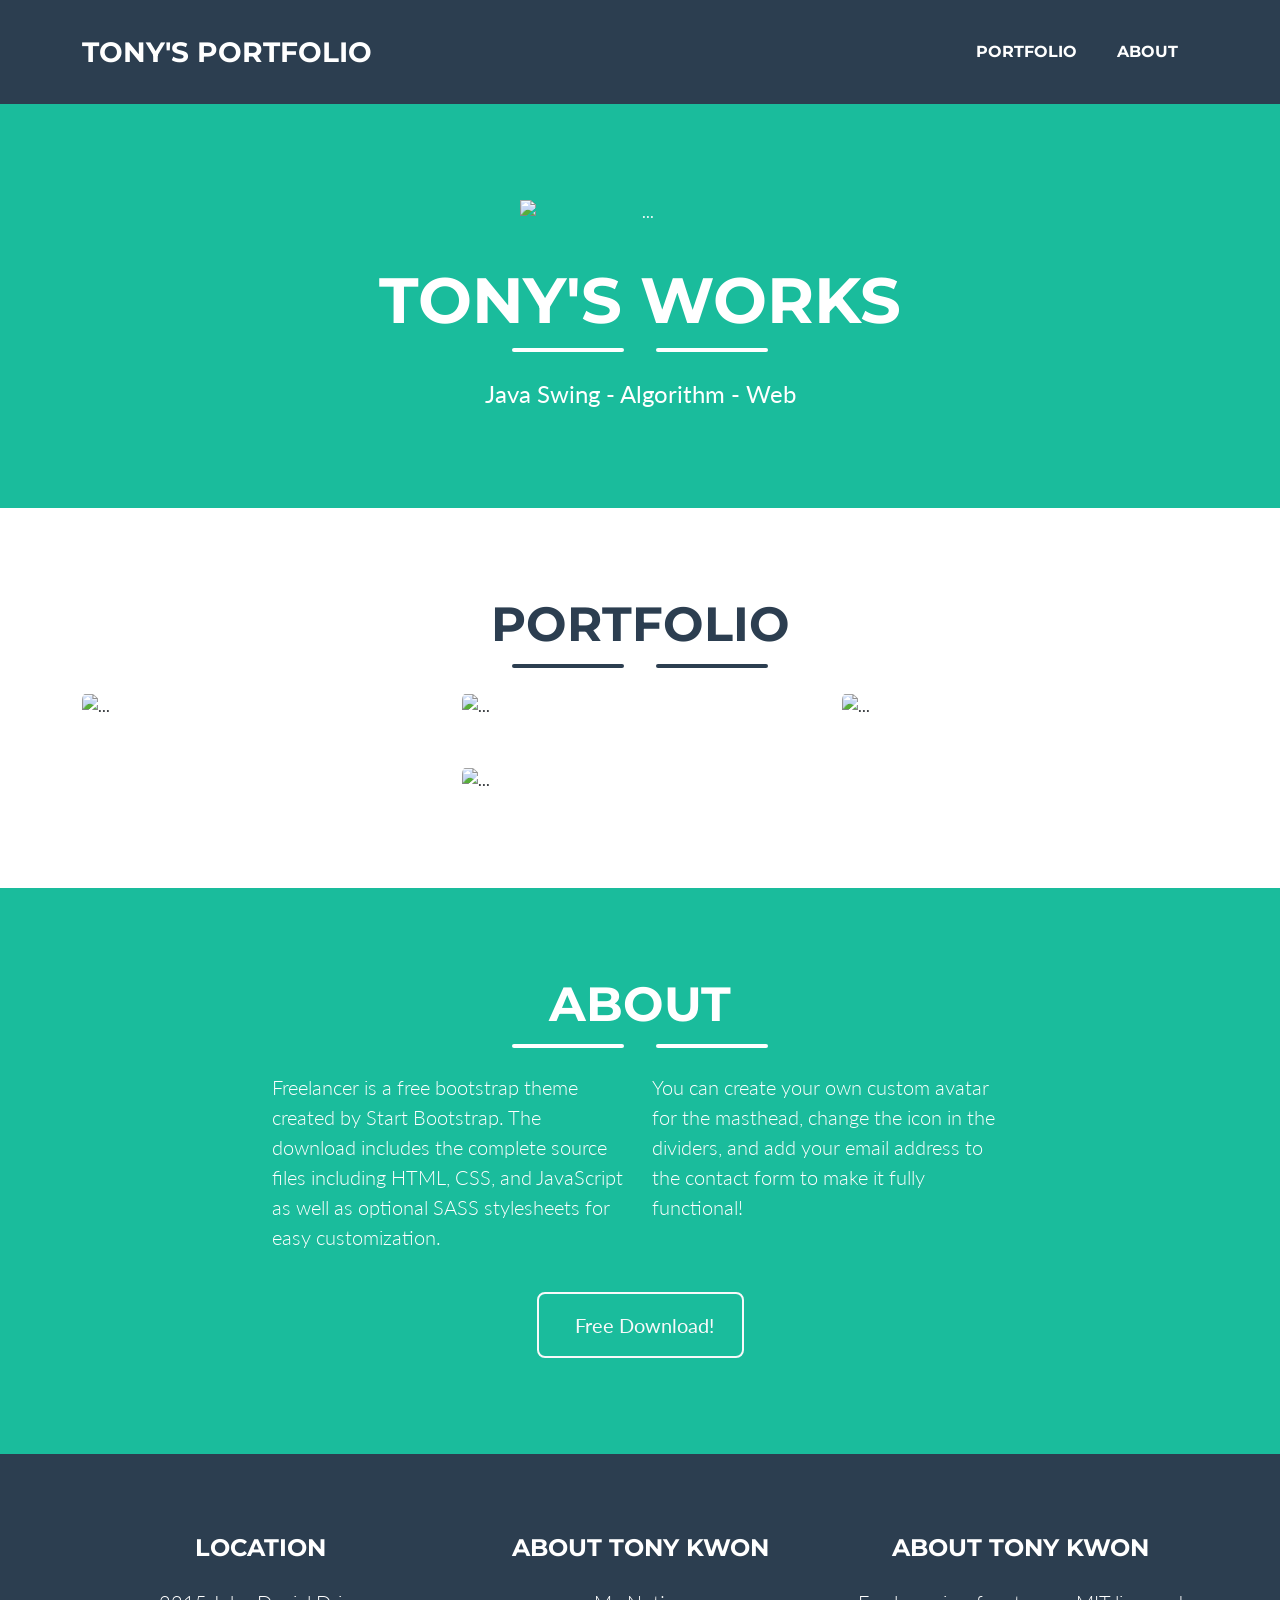
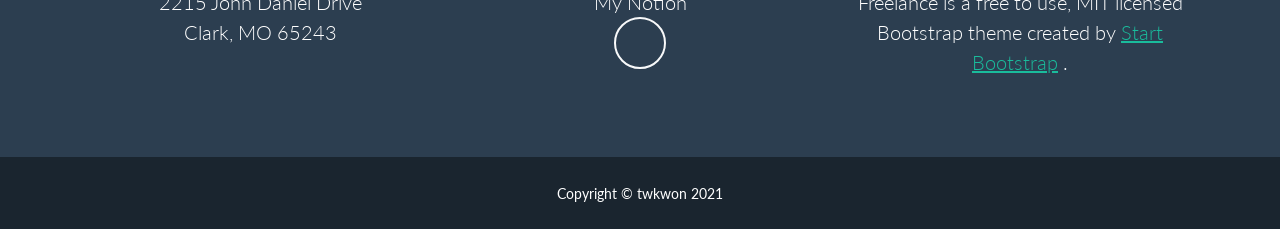
==== index.html @ 90964b97 "ff" ====
<!DOCTYPE html>
<html lang="ko">
    <head>
        <meta charset="utf-8" />
        <meta name="viewport" content="width=device-width, initial-scale=1, shrink-to-fit=no" />
        <meta name="description" content="" />
        <meta name="author" content="" />
        <title>권태완의 포트폴리오</title>
        <!-- Favicon-->
        <link rel="icon" type="image/x-icon" href="assets/favicon.ico" />
        <!-- Font Awesome icons (free version)-->
        <script src="https://use.fontawesome.com/releases/v5.15.4/js/all.js" crossorigin="anonymous"></script>
        <!-- Google fonts-->
        <link href="https://fonts.googleapis.com/css?family=Montserrat:400,700" rel="stylesheet" type="text/css" />
        <link href="https://fonts.googleapis.com/css?family=Lato:400,700,400italic,700italic" rel="stylesheet" type="text/css" />
        <!-- Core theme CSS (includes Bootstrap)-->
        <link href="css/styles.css" rel="stylesheet" />
    </head>
    <body id="page-top">
        <!-- Navigation-->
        <nav class="navbar navbar-expand-lg bg-secondary text-uppercase fixed-top" id="mainNav">
            <div class="container">
                <a class="navbar-brand" href="#page-top">Tony's Portfolio</a>
                <button class="navbar-toggler text-uppercase font-weight-bold bg-primary text-white rounded" type="button" data-bs-toggle="collapse" data-bs-target="#navbarResponsive" aria-controls="navbarResponsive" aria-expanded="false" aria-label="Toggle navigation">
                    Menu
                    <i class="fas fa-bars"></i>
                </button>
                <div class="collapse navbar-collapse" id="navbarResponsive">
                    <ul class="navbar-nav ms-auto">
                        <li class="nav-item mx-0 mx-lg-1"><a class="nav-link py-3 px-0 px-lg-3 rounded" href="#portfolio">Portfolio</a></li>
                        <li class="nav-item mx-0 mx-lg-1"><a class="nav-link py-3 px-0 px-lg-3 rounded" href="#about">About</a></li>
<!--                        <li class="nav-item mx-0 mx-lg-1"><a class="nav-link py-3 px-0 px-lg-3 rounded" href="#contact">Contact</a></li>-->
                    </ul>
                </div>
            </div>
        </nav>
        <!-- Masthead-->
        <header class="masthead bg-primary text-white text-center">
            <div class="container d-flex align-items-center flex-column">
                <!-- Masthead Avatar Image-->
                <img class="masthead-avatar mb-5" src="assets/img/avataaars.svg" alt="..." />
                <!-- Masthead Heading-->
                <h1 class="masthead-heading text-uppercase mb-0">Tony's Works</h1>
                <!-- Icon Divider-->
                <div class="divider-custom divider-light">
                    <div class="divider-custom-line"></div>
                    <div class="divider-custom-icon"><i class="fas fa-star"></i></div>
                    <div class="divider-custom-line"></div>
                </div>
                <!-- Masthead Subheading-->
                <p class="masthead-subheading font-weight-light mb-0">Java Swing - Algorithm - Web</p>
            </div>
        </header>
        <!-- Portfolio Section-->
        <section class="page-section portfolio" id="portfolio">
            <div class="container">
                <!-- Portfolio Section Heading-->
                <h2 class="page-section-heading text-center text-uppercase text-secondary mb-0">Portfolio</h2>
                <!-- Icon Divider-->
                <div class="divider-custom">
                    <div class="divider-custom-line"></div>
                    <div class="divider-custom-icon"><i class="fas fa-star"></i></div>
                    <div class="divider-custom-line"></div>
                </div>
                <!-- Portfolio Grid Items-->
                <div class="row justify-content-center">
                    <!-- Portfolio Item 1-->
                    <div class="col-md-6 col-lg-4 mb-5">
                        <div class="portfolio-item mx-auto" data-bs-toggle="modal" data-bs-target="#portfolioModal1">
                            <div class="portfolio-item-caption d-flex align-items-center justify-content-center h-100 w-100">
                                <div class="portfolio-item-caption-content text-center text-white"><i class="fas fa-plus fa-3x"></i></div>
                            </div>
                            <img class="img-fluid" src="assets/img/portfolio/cabin.png" alt="..." />
                        </div>
                    </div>
                    <!-- Portfolio Item 2-->
                    <div class="col-md-6 col-lg-4 mb-5">
                        <div class="portfolio-item mx-auto" data-bs-toggle="modal" data-bs-target="#portfolioModal2">
                            <div class="portfolio-item-caption d-flex align-items-center justify-content-center h-100 w-100">
                                <div class="portfolio-item-caption-content text-center text-white"><i class="fas fa-plus fa-3x"></i></div>
                            </div>
                            <img class="img-fluid" src="assets/img/portfolio/cake.png" alt="..." />
                        </div>
                    </div>
                    <!-- Portfolio Item 3-->
                    <div class="col-md-6 col-lg-4 mb-5">
                        <div class="portfolio-item mx-auto" data-bs-toggle="modal" data-bs-target="#portfolioModal3">
                            <div class="portfolio-item-caption d-flex align-items-center justify-content-center h-100 w-100">
                                <div class="portfolio-item-caption-content text-center text-white"><i class="fas fa-plus fa-3x"></i></div>
                            </div>
                            <img class="img-fluid" src="assets/img/portfolio/circus.png" alt="..." />
                        </div>
                    </div>
                    <!-- Portfolio Item 4-->
                    <div class="col-md-6 col-lg-4 mb-5 mb-lg-0">
                        <div class="portfolio-item mx-auto" data-bs-toggle="modal" data-bs-target="#portfolioModal4">
                            <div class="portfolio-item-caption d-flex align-items-center justify-content-center h-100 w-100">
                                <div class="portfolio-item-caption-content text-center text-white"><i class="fas fa-plus fa-3x"></i></div>
                            </div>
                            <img class="img-fluid" src="assets/img/portfolio/game.png" alt="..." />
                        </div>
                    </div>
                    <!-- Portfolio Item 5-->
<!--                    <div class="col-md-6 col-lg-4 mb-5 mb-md-0">-->
<!--                        <div class="portfolio-item mx-auto" data-bs-toggle="modal" data-bs-target="#portfolioModal5">-->
<!--                            <div class="portfolio-item-caption d-flex align-items-center justify-content-center h-100 w-100">-->
<!--                                <div class="portfolio-item-caption-content text-center text-white"><i class="fas fa-plus fa-3x"></i></div>-->
<!--                            </div>-->
<!--                            <img class="img-fluid" src="assets/img/portfolio/safe.png" alt="..." />-->
<!--                        </div>-->
<!--                    </div>-->
<!--                    &lt;!&ndash; Portfolio Item 6&ndash;&gt;-->
<!--                    <div class="col-md-6 col-lg-4">-->
<!--                        <div class="portfolio-item mx-auto" data-bs-toggle="modal" data-bs-target="#portfolioModal6">-->
<!--                            <div class="portfolio-item-caption d-flex align-items-center justify-content-center h-100 w-100">-->
<!--                                <div class="portfolio-item-caption-content text-center text-white"><i class="fas fa-plus fa-3x"></i></div>-->
<!--                            </div>-->
<!--                            <img class="img-fluid" src="assets/img/portfolio/submarine.png" alt="..." />-->
<!--                        </div>-->
<!--                    </div>-->
                </div>
            </div>
        </section>
        <!-- About Section-->
        <section class="page-section bg-primary text-white mb-0" id="about">
            <div class="container">
                <!-- About Section Heading-->
                <h2 class="page-section-heading text-center text-uppercase text-white">About</h2>
                <!-- Icon Divider-->
                <div class="divider-custom divider-light">
                    <div class="divider-custom-line"></div>
                    <div class="divider-custom-icon"><i class="fas fa-star"></i></div>
                    <div class="divider-custom-line"></div>
                </div>
                <!-- About Section Content-->
                <div class="row">
                    <div class="col-lg-4 ms-auto"><p class="lead">Freelancer is a free bootstrap theme created by Start Bootstrap. The download includes the complete source files including HTML, CSS, and JavaScript as well as optional SASS stylesheets for easy customization.</p></div>
                    <div class="col-lg-4 me-auto"><p class="lead">You can create your own custom avatar for the masthead, change the icon in the dividers, and add your email address to the contact form to make it fully functional!</p></div>
                </div>
                <!-- About Section Button-->
                <div class="text-center mt-4">
                    <a class="btn btn-xl btn-outline-light" href="https://startbootstrap.com/theme/freelancer/">
                        <i class="fas fa-download me-2"></i>
                        Free Download!
                    </a>
                </div>
            </div>
        </section>
        <!-- Contact Section-->
<!--        <section class="page-section" id="contact">-->
<!--            <div class="container">-->
<!--                &lt;!&ndash; Contact Section Heading&ndash;&gt;-->
<!--                <h2 class="page-section-heading text-center text-uppercase text-secondary mb-0">Contact Me</h2>-->
<!--                &lt;!&ndash; Icon Divider&ndash;&gt;-->
<!--                <div class="divider-custom">-->
<!--                    <div class="divider-custom-line"></div>-->
<!--                    <div class="divider-custom-icon"><i class="fas fa-star"></i></div>-->
<!--                    <div class="divider-custom-line"></div>-->
<!--                </div>-->
<!--                &lt;!&ndash; Contact Section Form&ndash;&gt;-->
<!--                <div class="row justify-content-center">-->
<!--                    <div class="col-lg-8 col-xl-7">-->
<!--                        &lt;!&ndash; * * * * * * * * * * * * * * *&ndash;&gt;-->
<!--                        &lt;!&ndash; * * SB Forms Contact Form * *&ndash;&gt;-->
<!--                        &lt;!&ndash; * * * * * * * * * * * * * * *&ndash;&gt;-->
<!--                        &lt;!&ndash; This form is pre-integrated with SB Forms.&ndash;&gt;-->
<!--                        &lt;!&ndash; To make this form functional, sign up at&ndash;&gt;-->
<!--                        &lt;!&ndash; https://startbootstrap.com/solution/contact-forms&ndash;&gt;-->
<!--                        &lt;!&ndash; to get an API token!&ndash;&gt;-->
<!--                        <form id="contactForm" data-sb-form-api-token="API_TOKEN">-->
<!--                            &lt;!&ndash; Name input&ndash;&gt;-->
<!--                            <div class="form-floating mb-3">-->
<!--                                <input class="form-control" id="name" type="text" placeholder="Enter your name..." data-sb-validations="required" />-->
<!--                                <label for="name">Full name</label>-->
<!--                                <div class="invalid-feedback" data-sb-feedback="name:required">A name is required.</div>-->
<!--                            </div>-->
<!--                            &lt;!&ndash; Email address input&ndash;&gt;-->
<!--                            <div class="form-floating mb-3">-->
<!--                                <input class="form-control" id="email" type="email" placeholder="name@example.com" data-sb-validations="required,email" />-->
<!--                                <label for="email">Email address</label>-->
<!--                                <div class="invalid-feedback" data-sb-feedback="email:required">An email is required.</div>-->
<!--                                <div class="invalid-feedback" data-sb-feedback="email:email">Email is not valid.</div>-->
<!--                            </div>-->
<!--                            &lt;!&ndash; Phone number input&ndash;&gt;-->
<!--                            <div class="form-floating mb-3">-->
<!--                                <input class="form-control" id="phone" type="tel" placeholder="(123) 456-7890" data-sb-validations="required" />-->
<!--                                <label for="phone">Phone number</label>-->
<!--                                <div class="invalid-feedback" data-sb-feedback="phone:required">A phone number is required.</div>-->
<!--                            </div>-->
<!--                            &lt;!&ndash; Message input&ndash;&gt;-->
<!--                            <div class="form-floating mb-3">-->
<!--                                <textarea class="form-control" id="message" type="text" placeholder="Enter your message here..." style="height: 10rem" data-sb-validations="required"></textarea>-->
<!--                                <label for="message">Message</label>-->
<!--                                <div class="invalid-feedback" data-sb-feedback="message:required">A message is required.</div>-->
<!--                            </div>-->
<!--                            &lt;!&ndash; Submit success message&ndash;&gt;-->
<!--                            &lt;!&ndash;&ndash;&gt;-->
<!--                            &lt;!&ndash; This is what your users will see when the form&ndash;&gt;-->
<!--                            &lt;!&ndash; has successfully submitted&ndash;&gt;-->
<!--                            <div class="d-none" id="submitSuccessMessage">-->
<!--                                <div class="text-center mb-3">-->
<!--                                    <div class="fw-bolder">Form submission successful!</div>-->
<!--                                    To activate this form, sign up at-->
<!--                                    <br />-->
<!--                                    <a href="https://startbootstrap.com/solution/contact-forms">https://startbootstrap.com/solution/contact-forms</a>-->
<!--                                </div>-->
<!--                            </div>-->
<!--                            &lt;!&ndash; Submit error message&ndash;&gt;-->
<!--                            &lt;!&ndash;&ndash;&gt;-->
<!--                            &lt;!&ndash; This is what your users will see when there is&ndash;&gt;-->
<!--                            &lt;!&ndash; an error submitting the form&ndash;&gt;-->
<!--                            <div class="d-none" id="submitErrorMessage"><div class="text-center text-danger mb-3">Error sending message!</div></div>-->
<!--                            &lt;!&ndash; Submit Button&ndash;&gt;-->
<!--                            <button class="btn btn-primary btn-xl disabled" id="submitButton" type="submit">Send</button>-->
<!--                        </form>-->
<!--                    </div>-->
<!--                </div>-->
<!--            </div>-->
<!--        </section>-->
        <!-- Footer-->
        <footer class="footer text-center">
            <div class="container">
                <div class="row">
                    <!-- Footer Location-->
                    <div class="col-lg-4 mb-5 mb-lg-0">
                        <h4 class="text-uppercase mb-4">Location</h4>
                        <p class="lead mb-0">
                            2215 John Daniel Drive
                            <br />
                            Clark, MO 65243
                        </p>
                    </div>
                    <!-- Footer Social Icons-->
                    <div class="col-lg-4 mb-5 mb-lg-0">
                        <h4 class="text-uppercase mb-4">About Tony Kwon</h4>
                        <p class="lead mb-0">
                        My Notion
                        </p>
                        <a class="btn btn-outline-light btn-social mx-1" href="https://serious-apology-a21.notion.site/MyResum-1780916a345140e9ab1278457119ac19" target="_blank"><i class="fas fa-book"></i></a>
<!--                        <a class="btn btn-outline-light btn-social mx-1" href="#!"><i class="fab fa-fw fa-twitter"></i></a>-->
<!--                        <a class="btn btn-outline-light btn-social mx-1" href="#!"><i class="fab fa-fw fa-linkedin-in"></i></a>-->
<!--                        <a class="btn btn-outline-light btn-social mx-1" href="#!"><i class="fab fa-fw fa-dribbble"></i></a>-->

                    </div>
                    <!-- Footer About Text-->
                    <div class="col-lg-4">
                        <h4 class="text-uppercase mb-4">About Tony Kwon</h4>
                        <p class="lead mb-0">
                            Freelance is a free to use, MIT licensed Bootstrap theme created by
                            <a href="http://startbootstrap.com">Start Bootstrap</a>
                            .
                        </p>
                    </div>
                </div>
            </div>
        </footer>
        <!-- Copyright Section-->
        <div class="copyright py-4 text-center text-white">
            <div class="container"><small>Copyright &copy; twkwon 2021</small></div>
        </div>
        <!-- Portfolio Modals-->
        <!-- Portfolio Modal 1-->
        <div class="portfolio-modal modal fade" id="portfolioModal1" tabindex="-1" aria-labelledby="portfolioModal1" aria-hidden="true">
            <div class="modal-dialog modal-xl">
                <div class="modal-content">
                    <div class="modal-header border-0"><button class="btn-close" type="button" data-bs-dismiss="modal" aria-label="Close"></button></div>
                    <div class="modal-body text-center pb-5">
                        <div class="container">
                            <div class="row justify-content-center">
                                <div class="col-lg-8">
                                    <!-- Portfolio Modal - Title-->
                                    <h2 class="portfolio-modal-title text-secondary text-uppercase mb-0">Log Cabin</h2>
                                    <!-- Icon Divider-->
                                    <div class="divider-custom">
                                        <div class="divider-custom-line"></div>
                                        <div class="divider-custom-icon"><i class="fas fa-star"></i></div>
                                        <div class="divider-custom-line"></div>
                                    </div>
                                    <!-- Portfolio Modal - Image-->
                                    <img class="img-fluid rounded mb-5" src="assets/img/portfolio/cabin.png" alt="..." />
                                    <!-- Portfolio Modal - Text-->
                                    <p class="mb-4">Lorem ipsum dolor sit amet, consectetur adipisicing elit. Mollitia neque assumenda ipsam nihil, molestias magnam, recusandae quos quis inventore quisquam velit asperiores, vitae? Reprehenderit soluta, eos quod consequuntur itaque. Nam.</p>
                                </div>
                            </div>
                        </div>
                    </div>
                </div>
            </div>
        </div>
        <!-- Portfolio Modal 2-->
        <div class="portfolio-modal modal fade" id="portfolioModal2" tabindex="-1" aria-labelledby="portfolioModal2" aria-hidden="true">
            <div class="modal-dialog modal-xl">
                <div class="modal-content">
                    <div class="modal-header border-0"><button class="btn-close" type="button" data-bs-dismiss="modal" aria-label="Close"></button></div>
                    <div class="modal-body text-center pb-5">
                        <div class="container">
                            <div class="row justify-content-center">
                                <div class="col-lg-8">
                                    <!-- Portfolio Modal - Title-->
                                    <h2 class="portfolio-modal-title text-secondary text-uppercase mb-0">Tasty Cake</h2>
                                    <!-- Icon Divider-->
                                    <div class="divider-custom">
                                        <div class="divider-custom-line"></div>
                                        <div class="divider-custom-icon"><i class="fas fa-star"></i></div>
                                        <div class="divider-custom-line"></div>
                                    </div>
                                    <!-- Portfolio Modal - Image-->
                                    <img class="img-fluid rounded mb-5" src="assets/img/portfolio/cake.png" alt="..." />
                                    <!-- Portfolio Modal - Text-->
                                    <p class="mb-4">Lorem ipsum dolor sit amet, consectetur adipisicing elit. Mollitia neque assumenda ipsam nihil, molestias magnam, recusandae quos quis inventore quisquam velit asperiores, vitae? Reprehenderit soluta, eos quod consequuntur itaque. Nam.</p>
                                </div>
                            </div>
                        </div>
                    </div>
                </div>
            </div>
        </div>
        <!-- Portfolio Modal 3-->
        <div class="portfolio-modal modal fade" id="portfolioModal3" tabindex="-1" aria-labelledby="portfolioModal3" aria-hidden="true">
            <div class="modal-dialog modal-xl">
                <div class="modal-content">
                    <div class="modal-header border-0"><button class="btn-close" type="button" data-bs-dismiss="modal" aria-label="Close"></button></div>
                    <div class="modal-body text-center pb-5">
                        <div class="container">
                            <div class="row justify-content-center">
                                <div class="col-lg-8">
                                    <!-- Portfolio Modal - Title-->
                                    <h2 class="portfolio-modal-title text-secondary text-uppercase mb-0">Circus Tent</h2>
                                    <!-- Icon Divider-->
                                    <div class="divider-custom">
                                        <div class="divider-custom-line"></div>
                                        <div class="divider-custom-icon"><i class="fas fa-star"></i></div>
                                        <div class="divider-custom-line"></div>
                                    </div>
                                    <!-- Portfolio Modal - Image-->
                                    <img class="img-fluid rounded mb-5" src="assets/img/portfolio/circus.png" alt="..." />
                                    <!-- Portfolio Modal - Text-->
                                    <p class="mb-4">Lorem ipsum dolor sit amet, consectetur adipisicing elit. Mollitia neque assumenda ipsam nihil, molestias magnam, recusandae quos quis inventore quisquam velit asperiores, vitae? Reprehenderit soluta, eos quod consequuntur itaque. Nam.</p>
                                </div>
                            </div>
                        </div>
                    </div>
                </div>
            </div>
        </div>
        <!-- Portfolio Modal 4-->
        <div class="portfolio-modal modal fade" id="portfolioModal4" tabindex="-1" aria-labelledby="portfolioModal4" aria-hidden="true">
            <div class="modal-dialog modal-xl">
                <div class="modal-content">
                    <div class="modal-header border-0"><button class="btn-close" type="button" data-bs-dismiss="modal" aria-label="Close"></button></div>
                    <div class="modal-body text-center pb-5">
                        <div class="container">
                            <div class="row justify-content-center">
                                <div class="col-lg-8">
                                    <!-- Portfolio Modal - Title-->
                                    <h2 class="portfolio-modal-title text-secondary text-uppercase mb-0">Controller</h2>
                                    <!-- Icon Divider-->
                                    <div class="divider-custom">
                                        <div class="divider-custom-line"></div>
                                        <div class="divider-custom-icon"><i class="fas fa-star"></i></div>
                                        <div class="divider-custom-line"></div>
                                    </div>
                                    <!-- Portfolio Modal - Image-->
                                    <iframe width="560" height="315" src="https://www.youtube.com/embed/U4KsHYtfTc8" title="YouTube video player"  allow="accelerometer; autoplay; clipboard-write; encrypted-media; gyroscope; picture-in-picture" allowfullscreen></iframe>
                                    <!-- Portfolio Modal - Text-->
                                    <p class="mb-4">Lorem ipsum dolor sit amet, consectetur adipisicing elit. Mollitia neque
                                        assumenda ipsam nihil, molestias magnam, recusandae quos quis inventore quisquam velit asperiores,
                                        vitae? Reprehenderit soluta, eos quod consequuntur itaque. Nam.
                                        <br><br><br><br><br><br><br><br><br><br><br><br><br><br><br><br><br><br><br><br><br><br><br><br><br><br><br><br><br><br><br><br><br><br><br><br><br>
                                    </p>
                                </div>
                            </div>
                        </div>
                    </div>
                </div>
            </div>
        </div>
<!--        &lt;!&ndash; Portfolio Modal 5&ndash;&gt;-->
<!--        <div class="portfolio-modal modal fade" id="portfolioModal5" tabindex="-1" aria-labelledby="portfolioModal5" aria-hidden="true">-->
<!--            <div class="modal-dialog modal-xl">-->
<!--                <div class="modal-content">-->
<!--                    <div class="modal-header border-0"><button class="btn-close" type="button" data-bs-dismiss="modal" aria-label="Close"></button></div>-->
<!--                    <div class="modal-body text-center pb-5">-->
<!--                       <div class="container">-->
<!--                            <div class="row justify-content-center">-->
<!--                                <div class="col-lg-8">-->
<!--                                    &lt;!&ndash; Portfolio Modal - Title&ndash;&gt;-->
<!--                                    <h2 class="portfolio-modal-title text-secondary text-uppercase mb-0">Locked Safe</h2>-->
<!--                                    &lt;!&ndash; Icon Divider&ndash;&gt;-->
<!--                                    <div class="divider-custom">-->
<!--                                        <div class="divider-custom-line"></div>-->
<!--                                        <div class="divider-custom-icon"><i class="fas fa-star"></i></div>-->
<!--                                        <div class="divider-custom-line"></div>-->
<!--                                    </div>-->
<!--                                    &lt;!&ndash; Portfolio Modal - Image&ndash;&gt;-->
<!--                                    <img class="img-fluid rounded mb-5" src="assets/img/portfolio/safe.png" alt="..." />-->
<!--                                    &lt;!&ndash; Portfolio Modal - Text&ndash;&gt;-->
<!--                                    <p class="mb-4">Lorem ipsum dolor sit amet, consectetur adipisicing elit. Mollitia neque assumenda ipsam nihil, molestias magnam, recusandae quos quis inventore quisquam velit asperiores, vitae? Reprehenderit soluta, eos quod consequuntur itaque. Nam.</p>-->
<!--                                    <button class="btn btn-primary" href="#!" data-bs-dismiss="modal">-->
<!--                                        <i class="fas fa-times fa-fw"></i>-->
<!--                                        Close Window-->
<!--                                    </button>-->
<!--                                </div>-->
<!--                            </div>-->
<!--                        </div>-->
<!--                    </div>-->
<!--                </div>-->
<!--            </div>-->
<!--        </div>-->
<!--        &lt;!&ndash; Portfolio Modal 6&ndash;&gt;-->
<!--        <div class="portfolio-modal modal fade" id="portfolioModal6" tabindex="-1" aria-labelledby="portfolioModal6" aria-hidden="true">-->
<!--            <div class="modal-dialog modal-xl">-->
<!--                <div class="modal-content">-->
<!--                    <div class="modal-header border-0"><button class="btn-close" type="button" data-bs-dismiss="modal" aria-label="Close"></button></div>-->
<!--                    <div class="modal-body text-center pb-5">-->
<!--                        <div class="container">-->
<!--                            <div class="row justify-content-center">-->
<!--                                <div class="col-lg-8">-->
<!--                                    &lt;!&ndash; Portfolio Modal - Title&ndash;&gt;-->
<!--                                    <h2 class="portfolio-modal-title text-secondary text-uppercase mb-0">Submarine</h2>-->
<!--                                    &lt;!&ndash; Icon Divider&ndash;&gt;-->
<!--                                    <div class="divider-custom">-->
<!--                                        <div class="divider-custom-line"></div>-->
<!--                                        <div class="divider-custom-icon"><i class="fas fa-star"></i></div>-->
<!--                                        <div class="divider-custom-line"></div>-->
<!--                                    </div>-->
<!--                                    &lt;!&ndash; Portfolio Modal - Image&ndash;&gt;-->
<!--                                    <img class="img-fluid rounded mb-5" src="assets/img/portfolio/submarine.png" alt="..." />-->
<!--                                    &lt;!&ndash; Portfolio Modal - Text&ndash;&gt;-->
<!--                                    <p class="mb-4">Lorem ipsum dolor sit amet, consectetur adipisicing elit. Mollitia neque assumenda ipsam nihil, molestias magnam, recusandae quos quis inventore quisquam velit asperiores, vitae? Reprehenderit soluta, eos quod consequuntur itaque. Nam.</p>-->
<!--                                    <button class="btn btn-primary" href="#!" data-bs-dismiss="modal">-->
<!--                                        <i class="fas fa-times fa-fw"></i>-->
<!--                                        Close Window-->
<!--                                    </button>-->
<!--                                </div>-->
<!--                            </div>-->
<!--                        </div>-->
<!--                    </div>-->
<!--                </div>-->
<!--            </div>-->
<!--        </div>-->
        <!-- Bootstrap core JS-->
        <script src="https://cdn.jsdelivr.net/npm/bootstrap@5.1.3/dist/js/bootstrap.bundle.min.js"></script>
        <!-- Core theme JS-->
        <script src="js/scripts.js"></script>

    </body>
</html>
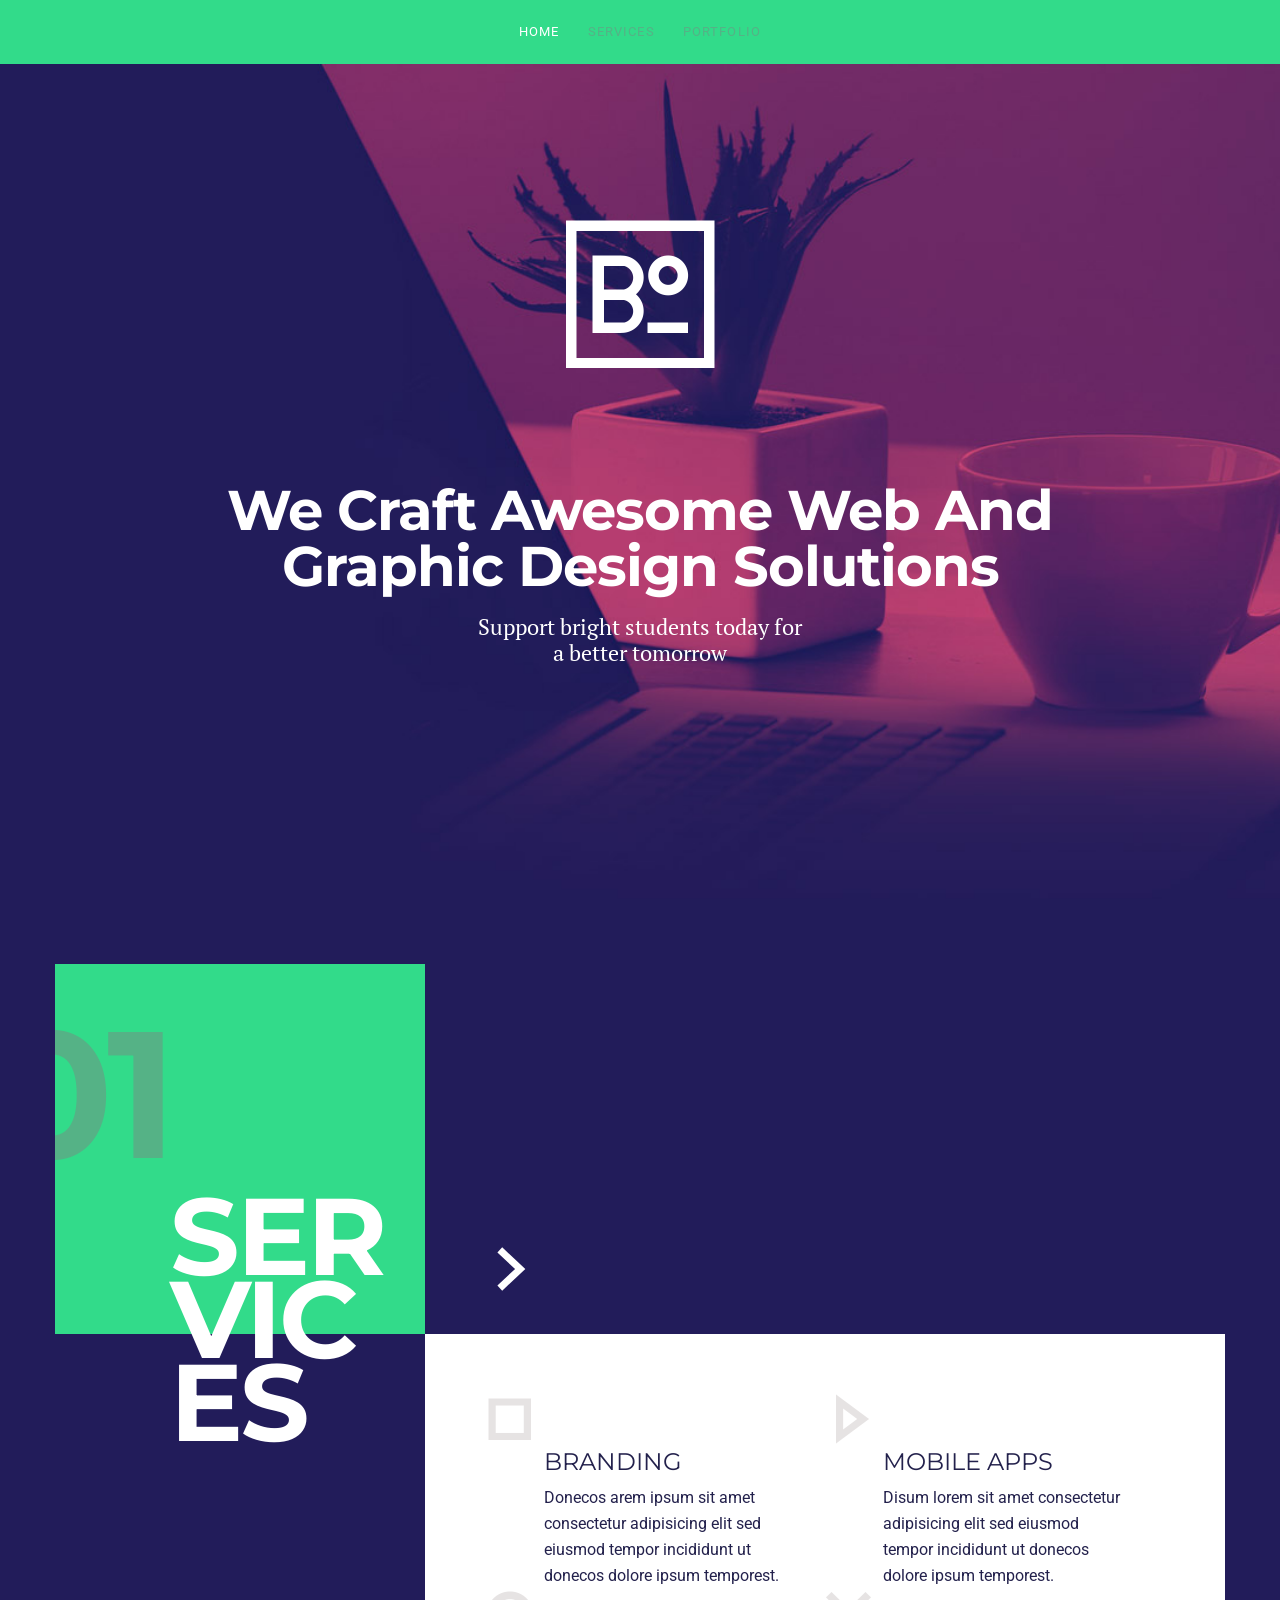
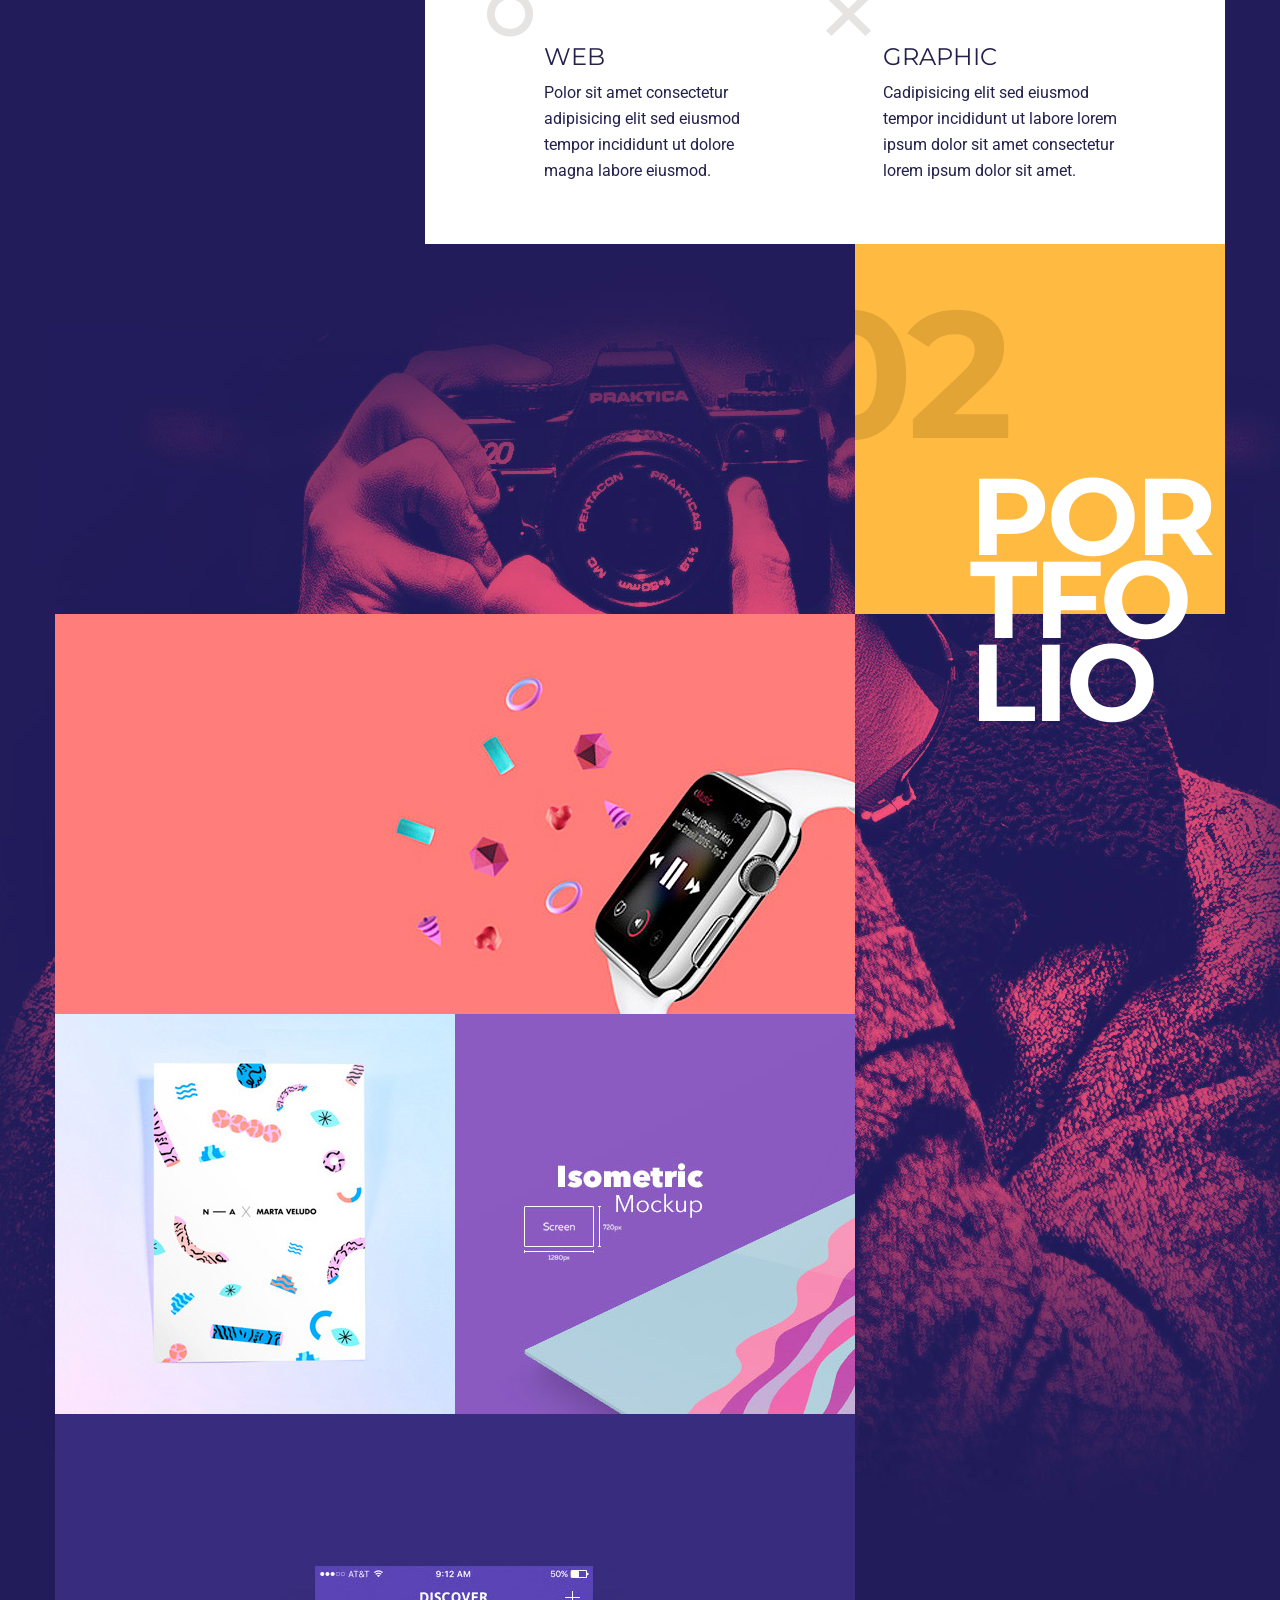
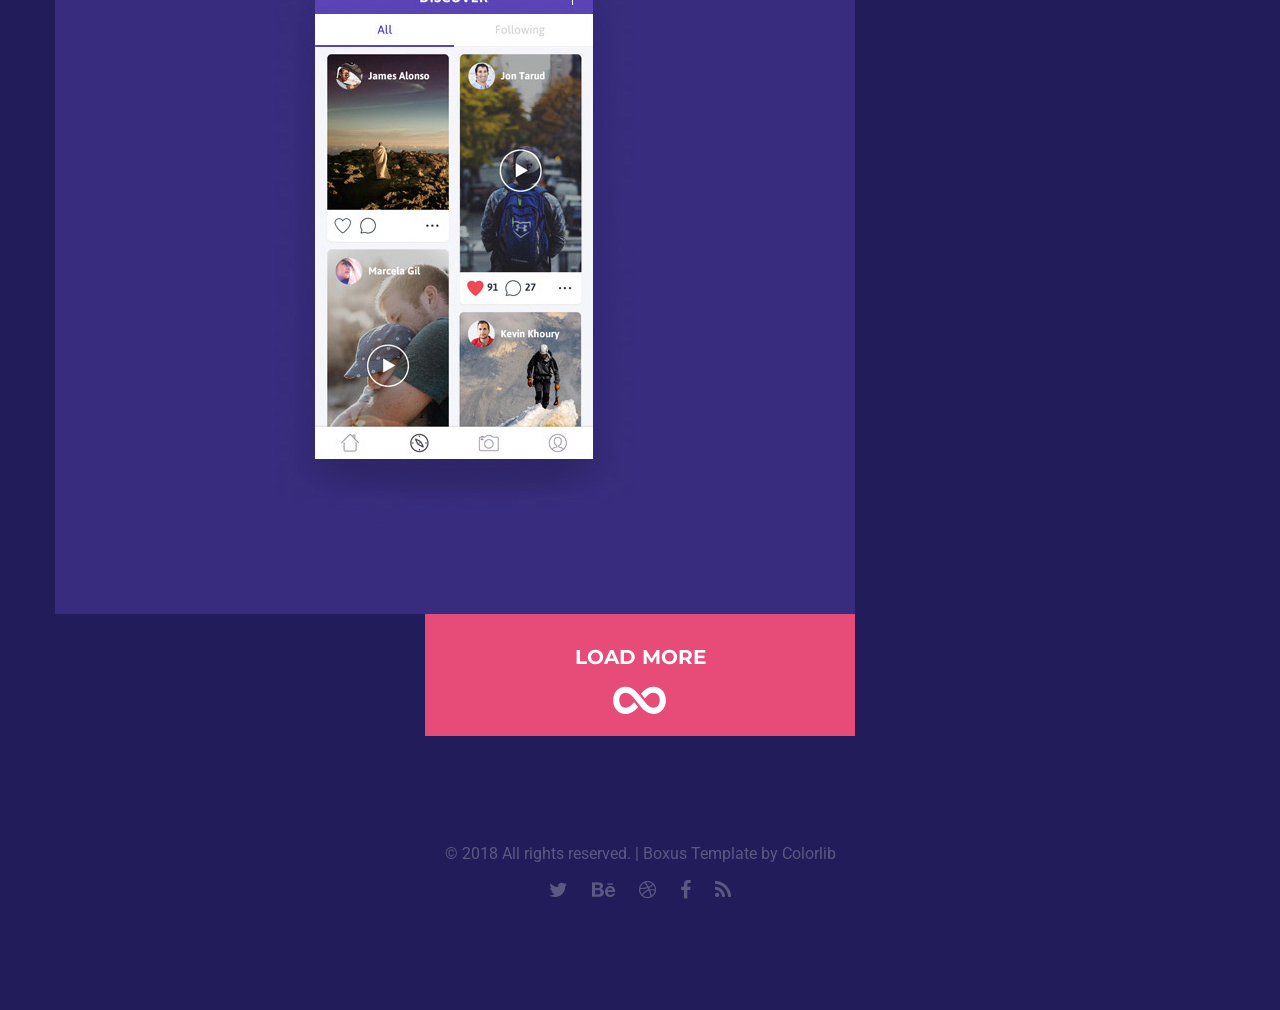
==== commit 0dbd38cc: "Update ver2 new" ====
--- a/index.html
+++ b/index.html
@@ -1,448 +1,290 @@
-<!DOCTYPE html>
-<html lang="ko">
+<!DOCTYPE HTML> 
+<html lang="en-US">
     <head>
-        <meta charset="utf-8" />
-        <meta name="viewport" content="width=device-width, initial-scale=1, shrink-to-fit=no" />
-        <meta name="description" content="" />
-        <meta name="author" content="" />
-        <title>권태완의 포트폴리오</title>
-        <!-- Favicon-->
-        <link rel="icon" type="image/x-icon" href="assets/favicon.ico" />
-        <!-- Font Awesome icons (free version)-->
-        <script src="https://use.fontawesome.com/releases/v5.15.4/js/all.js" crossorigin="anonymous"></script>
-        <!-- Google fonts-->
-        <link href="https://fonts.googleapis.com/css?family=Montserrat:400,700" rel="stylesheet" type="text/css" />
-        <link href="https://fonts.googleapis.com/css?family=Lato:400,700,400italic,700italic" rel="stylesheet" type="text/css" />
-        <!-- Core theme CSS (includes Bootstrap)-->
-        <link href="css/styles.css" rel="stylesheet" />
+        <title>Boxus - Html Responsive One Page Template</title>
+        <meta http-equiv="Content-Type" content="text/html; charset=UTF-8">
+        <meta name="description" content="Template by Colorlib" />
+        <meta name="keywords" content="HTML, CSS, JavaScript, PHP" />
+        <meta name="author" content="Colorlib" />
+        <meta name="viewport" content="width=device-width, initial-scale=1, maximum-scale=1">
+
+        <link rel="shortcut icon" href="images/favicon.png" />
+        <link href='http://fonts.googleapis.com/css?family=Roboto:300,400,400i,700,700i,900|Montserrat:400,700|PT+Serif' rel='stylesheet' type='text/css'>
+        <link rel="stylesheet" type="text/css"  href='css/clear.css' />
+        <link rel="stylesheet" type="text/css"  href='css/common.css' />
+        <link rel="stylesheet" type="text/css"  href='css/font-awesome.min.css' />
+        <link rel="stylesheet" type="text/css"  href='css/carouFredSel.css' />
+        <link rel="stylesheet" type="text/css"  href='css/prettyPhoto.css' />
+        <link rel="stylesheet" type="text/css"  href='css/sm-clean.css' />
+        <link rel="stylesheet" type="text/css"  href='style.css' />
+
+        <!--[if lt IE 9]>
+                <script src="js/html5.js"></script>
+        <![endif]-->
+
     </head>
-    <body id="page-top">
-        <!-- Navigation-->
-        <nav class="navbar navbar-expand-lg bg-secondary text-uppercase fixed-top" id="mainNav">
-            <div class="container">
-                <a class="navbar-brand" href="#page-top">Tony's Portfolio</a>
-                <button class="navbar-toggler text-uppercase font-weight-bold bg-primary text-white rounded" type="button" data-bs-toggle="collapse" data-bs-target="#navbarResponsive" aria-controls="navbarResponsive" aria-expanded="false" aria-label="Toggle navigation">
-                    Menu
-                    <i class="fas fa-bars"></i>
-                </button>
-                <div class="collapse navbar-collapse" id="navbarResponsive">
-                    <ul class="navbar-nav ms-auto">
-                        <li class="nav-item mx-0 mx-lg-1"><a class="nav-link py-3 px-0 px-lg-3 rounded" href="#portfolio">Portfolio</a></li>
-                        <li class="nav-item mx-0 mx-lg-1"><a class="nav-link py-3 px-0 px-lg-3 rounded" href="#about">About</a></li>
-<!--                        <li class="nav-item mx-0 mx-lg-1"><a class="nav-link py-3 px-0 px-lg-3 rounded" href="#contact">Contact</a></li>-->
-                    </ul>
-                </div>
-            </div>
-        </nav>
-        <!-- Masthead-->
-        <header class="masthead bg-primary text-white text-center">
-            <div class="container d-flex align-items-center flex-column">
-                <!-- Masthead Avatar Image-->
-                <img class="masthead-avatar mb-5" src="assets/img/avataaars.svg" alt="..." />
-                <!-- Masthead Heading-->
-                <h1 class="masthead-heading text-uppercase mb-0">Tony's Works</h1>
-                <!-- Icon Divider-->
-                <div class="divider-custom divider-light">
-                    <div class="divider-custom-line"></div>
-                    <div class="divider-custom-icon"><i class="fas fa-star"></i></div>
-                    <div class="divider-custom-line"></div>
-                </div>
-                <!-- Masthead Subheading-->
-                <p class="masthead-subheading font-weight-light mb-0">Java Swing - Algorithm - Web</p>
-            </div>
-        </header>
-        <!-- Portfolio Section-->
-        <section class="page-section portfolio" id="portfolio">
-            <div class="container">
-                <!-- Portfolio Section Heading-->
-                <h2 class="page-section-heading text-center text-uppercase text-secondary mb-0">Portfolio</h2>
-                <!-- Icon Divider-->
-                <div class="divider-custom">
-                    <div class="divider-custom-line"></div>
-                    <div class="divider-custom-icon"><i class="fas fa-star"></i></div>
-                    <div class="divider-custom-line"></div>
-                </div>
-                <!-- Portfolio Grid Items-->
-                <div class="row justify-content-center">
-                    <!-- Portfolio Item 1-->
-                    <div class="col-md-6 col-lg-4 mb-5">
-                        <div class="portfolio-item mx-auto" data-bs-toggle="modal" data-bs-target="#portfolioModal1">
-                            <div class="portfolio-item-caption d-flex align-items-center justify-content-center h-100 w-100">
-                                <div class="portfolio-item-caption-content text-center text-white"><i class="fas fa-plus fa-3x"></i></div>
-                            </div>
-                            <img class="img-fluid" src="assets/img/portfolio/cabin.png" alt="..." />
-                        </div>
-                    </div>
-                    <!-- Portfolio Item 2-->
-                    <div class="col-md-6 col-lg-4 mb-5">
-                        <div class="portfolio-item mx-auto" data-bs-toggle="modal" data-bs-target="#portfolioModal2">
-                            <div class="portfolio-item-caption d-flex align-items-center justify-content-center h-100 w-100">
-                                <div class="portfolio-item-caption-content text-center text-white"><i class="fas fa-plus fa-3x"></i></div>
-                            </div>
-                            <img class="img-fluid" src="assets/img/portfolio/cake.png" alt="..." />
-                        </div>
-                    </div>
-                    <!-- Portfolio Item 3-->
-                    <div class="col-md-6 col-lg-4 mb-5">
-                        <div class="portfolio-item mx-auto" data-bs-toggle="modal" data-bs-target="#portfolioModal3">
-                            <div class="portfolio-item-caption d-flex align-items-center justify-content-center h-100 w-100">
-                                <div class="portfolio-item-caption-content text-center text-white"><i class="fas fa-plus fa-3x"></i></div>
-                            </div>
-                            <img class="img-fluid" src="assets/img/portfolio/circus.png" alt="..." />
-                        </div>
-                    </div>
-                    <!-- Portfolio Item 4-->
-                    <div class="col-md-6 col-lg-4 mb-5 mb-lg-0">
-                        <div class="portfolio-item mx-auto" data-bs-toggle="modal" data-bs-target="#portfolioModal4">
-                            <div class="portfolio-item-caption d-flex align-items-center justify-content-center h-100 w-100">
-                                <div class="portfolio-item-caption-content text-center text-white"><i class="fas fa-plus fa-3x"></i></div>
-                            </div>
-                            <img class="img-fluid" src="assets/img/portfolio/game.png" alt="..." />
-                        </div>
-                    </div>
-                    <!-- Portfolio Item 5-->
-<!--                    <div class="col-md-6 col-lg-4 mb-5 mb-md-0">-->
-<!--                        <div class="portfolio-item mx-auto" data-bs-toggle="modal" data-bs-target="#portfolioModal5">-->
-<!--                            <div class="portfolio-item-caption d-flex align-items-center justify-content-center h-100 w-100">-->
-<!--                                <div class="portfolio-item-caption-content text-center text-white"><i class="fas fa-plus fa-3x"></i></div>-->
-<!--                            </div>-->
-<!--                            <img class="img-fluid" src="assets/img/portfolio/safe.png" alt="..." />-->
-<!--                        </div>-->
-<!--                    </div>-->
-<!--                    &lt;!&ndash; Portfolio Item 6&ndash;&gt;-->
-<!--                    <div class="col-md-6 col-lg-4">-->
-<!--                        <div class="portfolio-item mx-auto" data-bs-toggle="modal" data-bs-target="#portfolioModal6">-->
-<!--                            <div class="portfolio-item-caption d-flex align-items-center justify-content-center h-100 w-100">-->
-<!--                                <div class="portfolio-item-caption-content text-center text-white"><i class="fas fa-plus fa-3x"></i></div>-->
-<!--                            </div>-->
-<!--                            <img class="img-fluid" src="assets/img/portfolio/submarine.png" alt="..." />-->
-<!--                        </div>-->
-<!--                    </div>-->
-                </div>
-            </div>
-        </section>
-        <!-- About Section-->
-        <section class="page-section bg-primary text-white mb-0" id="about">
-            <div class="container">
-                <!-- About Section Heading-->
-                <h2 class="page-section-heading text-center text-uppercase text-white">About</h2>
-                <!-- Icon Divider-->
-                <div class="divider-custom divider-light">
-                    <div class="divider-custom-line"></div>
-                    <div class="divider-custom-icon"><i class="fas fa-star"></i></div>
-                    <div class="divider-custom-line"></div>
-                </div>
-                <!-- About Section Content-->
-                <div class="row">
-                    <div class="col-lg-4 ms-auto"><p class="lead">Freelancer is a free bootstrap theme created by Start Bootstrap. The download includes the complete source files including HTML, CSS, and JavaScript as well as optional SASS stylesheets for easy customization.</p></div>
-                    <div class="col-lg-4 me-auto"><p class="lead">You can create your own custom avatar for the masthead, change the icon in the dividers, and add your email address to the contact form to make it fully functional!</p></div>
-                </div>
-                <!-- About Section Button-->
-                <div class="text-center mt-4">
-                    <a class="btn btn-xl btn-outline-light" href="https://startbootstrap.com/theme/freelancer/">
-                        <i class="fas fa-download me-2"></i>
-                        Free Download!
-                    </a>
-                </div>
-            </div>
-        </section>
-        <!-- Contact Section-->
-<!--        <section class="page-section" id="contact">-->
-<!--            <div class="container">-->
-<!--                &lt;!&ndash; Contact Section Heading&ndash;&gt;-->
-<!--                <h2 class="page-section-heading text-center text-uppercase text-secondary mb-0">Contact Me</h2>-->
-<!--                &lt;!&ndash; Icon Divider&ndash;&gt;-->
-<!--                <div class="divider-custom">-->
-<!--                    <div class="divider-custom-line"></div>-->
-<!--                    <div class="divider-custom-icon"><i class="fas fa-star"></i></div>-->
-<!--                    <div class="divider-custom-line"></div>-->
-<!--                </div>-->
-<!--                &lt;!&ndash; Contact Section Form&ndash;&gt;-->
-<!--                <div class="row justify-content-center">-->
-<!--                    <div class="col-lg-8 col-xl-7">-->
-<!--                        &lt;!&ndash; * * * * * * * * * * * * * * *&ndash;&gt;-->
-<!--                        &lt;!&ndash; * * SB Forms Contact Form * *&ndash;&gt;-->
-<!--                        &lt;!&ndash; * * * * * * * * * * * * * * *&ndash;&gt;-->
-<!--                        &lt;!&ndash; This form is pre-integrated with SB Forms.&ndash;&gt;-->
-<!--                        &lt;!&ndash; To make this form functional, sign up at&ndash;&gt;-->
-<!--                        &lt;!&ndash; https://startbootstrap.com/solution/contact-forms&ndash;&gt;-->
-<!--                        &lt;!&ndash; to get an API token!&ndash;&gt;-->
-<!--                        <form id="contactForm" data-sb-form-api-token="API_TOKEN">-->
-<!--                            &lt;!&ndash; Name input&ndash;&gt;-->
-<!--                            <div class="form-floating mb-3">-->
-<!--                                <input class="form-control" id="name" type="text" placeholder="Enter your name..." data-sb-validations="required" />-->
-<!--                                <label for="name">Full name</label>-->
-<!--                                <div class="invalid-feedback" data-sb-feedback="name:required">A name is required.</div>-->
-<!--                            </div>-->
-<!--                            &lt;!&ndash; Email address input&ndash;&gt;-->
-<!--                            <div class="form-floating mb-3">-->
-<!--                                <input class="form-control" id="email" type="email" placeholder="name@example.com" data-sb-validations="required,email" />-->
-<!--                                <label for="email">Email address</label>-->
-<!--                                <div class="invalid-feedback" data-sb-feedback="email:required">An email is required.</div>-->
-<!--                                <div class="invalid-feedback" data-sb-feedback="email:email">Email is not valid.</div>-->
-<!--                            </div>-->
-<!--                            &lt;!&ndash; Phone number input&ndash;&gt;-->
-<!--                            <div class="form-floating mb-3">-->
-<!--                                <input class="form-control" id="phone" type="tel" placeholder="(123) 456-7890" data-sb-validations="required" />-->
-<!--                                <label for="phone">Phone number</label>-->
-<!--                                <div class="invalid-feedback" data-sb-feedback="phone:required">A phone number is required.</div>-->
-<!--                            </div>-->
-<!--                            &lt;!&ndash; Message input&ndash;&gt;-->
-<!--                            <div class="form-floating mb-3">-->
-<!--                                <textarea class="form-control" id="message" type="text" placeholder="Enter your message here..." style="height: 10rem" data-sb-validations="required"></textarea>-->
-<!--                                <label for="message">Message</label>-->
-<!--                                <div class="invalid-feedback" data-sb-feedback="message:required">A message is required.</div>-->
-<!--                            </div>-->
-<!--                            &lt;!&ndash; Submit success message&ndash;&gt;-->
-<!--                            &lt;!&ndash;&ndash;&gt;-->
-<!--                            &lt;!&ndash; This is what your users will see when the form&ndash;&gt;-->
-<!--                            &lt;!&ndash; has successfully submitted&ndash;&gt;-->
-<!--                            <div class="d-none" id="submitSuccessMessage">-->
-<!--                                <div class="text-center mb-3">-->
-<!--                                    <div class="fw-bolder">Form submission successful!</div>-->
-<!--                                    To activate this form, sign up at-->
-<!--                                    <br />-->
-<!--                                    <a href="https://startbootstrap.com/solution/contact-forms">https://startbootstrap.com/solution/contact-forms</a>-->
-<!--                                </div>-->
-<!--                            </div>-->
-<!--                            &lt;!&ndash; Submit error message&ndash;&gt;-->
-<!--                            &lt;!&ndash;&ndash;&gt;-->
-<!--                            &lt;!&ndash; This is what your users will see when there is&ndash;&gt;-->
-<!--                            &lt;!&ndash; an error submitting the form&ndash;&gt;-->
-<!--                            <div class="d-none" id="submitErrorMessage"><div class="text-center text-danger mb-3">Error sending message!</div></div>-->
-<!--                            &lt;!&ndash; Submit Button&ndash;&gt;-->
-<!--                            <button class="btn btn-primary btn-xl disabled" id="submitButton" type="submit">Send</button>-->
-<!--                        </form>-->
-<!--                    </div>-->
-<!--                </div>-->
-<!--            </div>-->
-<!--        </section>-->
-        <!-- Footer-->
-        <footer class="footer text-center">
-            <div class="container">
-                <div class="row">
-                    <!-- Footer Location-->
-                    <div class="col-lg-4 mb-5 mb-lg-0">
-                        <h4 class="text-uppercase mb-4">Location</h4>
-                        <p class="lead mb-0">
-                            2215 John Daniel Drive
-                            <br />
-                            Clark, MO 65243
-                        </p>
-                    </div>
-                    <!-- Footer Social Icons-->
-                    <div class="col-lg-4 mb-5 mb-lg-0">
-                        <h4 class="text-uppercase mb-4">About Tony Kwon</h4>
-                        <p class="lead mb-0">
-                        My Notion
-                        </p>
-                        <a class="btn btn-outline-light btn-social mx-1" href="https://serious-apology-a21.notion.site/MyResum-1780916a345140e9ab1278457119ac19" target="_blank"><i class="fas fa-book"></i></a>
-<!--                        <a class="btn btn-outline-light btn-social mx-1" href="#!"><i class="fab fa-fw fa-twitter"></i></a>-->
-<!--                        <a class="btn btn-outline-light btn-social mx-1" href="#!"><i class="fab fa-fw fa-linkedin-in"></i></a>-->
-<!--                        <a class="btn btn-outline-light btn-social mx-1" href="#!"><i class="fab fa-fw fa-dribbble"></i></a>-->
-
-                    </div>
-                    <!-- Footer About Text-->
-                    <div class="col-lg-4">
-                        <h4 class="text-uppercase mb-4">About Tony Kwon</h4>
-                        <p class="lead mb-0">
-                            Freelance is a free to use, MIT licensed Bootstrap theme created by
-                            <a href="http://startbootstrap.com">Start Bootstrap</a>
-                            .
-                        </p>
-                    </div>
-                </div>
+    <body>
+
+        <!-- Preloader Gif -->
+        <table class="doc-loader">
+            <tr>
+                <td>
+                    <img src="images/ajax-document-loader.gif" alt="Loading..." />
+                </td>
+            </tr>
+        </table>
+
+        <!-- Menu -->
+        <div class="menu-wrapper center-relative">
+            <nav id="header-main-menu">
+                <div class="mob-menu">MENU</div>
+                <ul class="main-menu sm sm-clean">
+                    <li><a href="#home">Home</a></li>
+                    <li><a href="#services">Services</a></li>
+                    <li><a href="#portfolio">Portfolio</a></li>
+                </ul>
+            </nav>
+        </div>
+
+
+
+        <!-- Home -->
+
+        <div id="home" class="section intro-page">
+            <div class="block content-1170 center-relative center-text">
+                <img class="top-logo" src="demo-images/logo.png" alt="Boxus" />
+                <br>
+                <h1 class="big-title">We Craft Awesome Web And <span>Graphic Design Solutions</span></h1>
+                <p class="title-desc">Support bright students today for a better tomorrow</p>
+            </div>
+        </div>
+        
+
+
+
+        <!-- Service -->
+
+        <div id="services" class="section">
+            <div class="block content-1170 center-relative">
+                <div class="section-title-holder left">
+                    <div class="section-num">
+                        <span>01</span>
+                    </div>
+                    <h2 class="entry-title">Services</h2>
+                </div>
+                <div class="section-content-holder right">
+                    <div class="content-wrapper">
+                        <script>
+                            var slider1_speed = "500";
+                            var slider1_auto = "false";
+                            var slider1_hover = "true";
+                        </script>
+                        <div class="image-slider-wrapper relative service slider1">
+                            <a id="slider1_next" class="image_slider_next" href ="#"></a>
+
+                            <ul id="slider1" class="image-slider slides">
+                                <li>
+                                    <div class="service-holder ">
+                                        <img src="demo-images/icon_01.png" alt="">
+                                        <div class="service-content-holder">
+                                            <div class="service-title">BRANDING</div>
+                                            <div class="service-content">
+                                                Donecos arem ipsum sit amet consectetur adipisicing elit sed eiusmod tempor incididunt ut donecos dolore ipsum temporest.<br />
+                                            </div>
+                                        </div>
+                                    </div>
+                                    <div class="service-holder ">
+                                        <img src="demo-images/icon_02.png" alt="">
+                                        <div class="service-content-holder">
+                                            <div class="service-title">MOBILE APPS</div>
+                                            <div class="service-content">
+                                                Disum lorem sit amet consectetur adipisicing elit sed eiusmod tempor incididunt ut donecos dolore ipsum temporest.<br />
+                                            </div>
+                                        </div>
+                                    </div>
+                                    <div class="service-holder ">
+                                        <img src="demo-images/icon_03.png" alt="">
+                                        <div class="service-content-holder">
+                                            <div class="service-title">WEB</div>
+                                            <div class="service-content">
+                                                Polor sit amet consectetur adipisicing elit sed eiusmod tempor incididunt ut dolore magna labore eiusmod.<br />
+                                            </div>
+                                        </div>
+                                    </div>
+                                    <div class="service-holder ">
+                                        <img src="demo-images/icon_04.png" alt="">
+                                        <div class="service-content-holder">
+                                            <div class="service-title">GRAPHIC</div>
+                                            <div class="service-content">
+                                                Cadipisicing elit sed eiusmod tempor incididunt ut labore lorem ipsum dolor sit amet consectetur lorem ipsum dolor sit amet.<br />
+                                            </div>
+                                        </div>
+                                    </div>
+                                </li>
+                                <li>
+                                    <div class="service-holder ">
+                                        <img src="demo-images/icon_03.png" alt="">
+                                        <div class="service-content-holder">
+                                            <div class="service-title">SERVICES</div>
+                                            <div class="service-content">
+                                                Donecos arem ipsum sit amet consectetur adipisicing elit sed eiusmod tempor incididunt ut donecos dolore ipsum temporest.<br />
+                                            </div>
+                                        </div>
+                                    </div>
+                                    <div class="service-holder ">
+                                        <img src="demo-images/icon_04.png" alt="">
+                                        <div class="service-content-holder">
+                                            <div class="service-title">PSD</div>
+                                            <div class="service-content">
+                                                Disum lorem sit amet consectetur adipisicing elit sed eiusmod tempor incididunt ut donecos dolore ipsum temporest.<br />
+                                            </div>
+                                        </div>
+                                    </div>
+                                    <div class="service-holder ">
+                                        <img src="demo-images/icon_02.png" alt="">
+                                        <div class="service-content-holder">
+                                            <div class="service-title">HTML</div>
+                                            <div class="service-content">
+                                                Polor sit amet consectetur adipisicing elit sed eiusmod tempor incididunt ut dolore magna labore eiusmod.<br />
+                                            </div>
+                                        </div>
+                                    </div>
+                                    <div class="service-holder ">
+                                        <img src="demo-images/icon_01.png" alt="">
+                                        <div class="service-content-holder">
+                                            <div class="service-title">PHP</div>
+                                            <div class="service-content">
+                                                Cadipisicing elit sed eiusmod tempor incididunt ut labore lorem ipsum dolor sit amet consectetur lorem ipsum dolor sit amet.<br />
+                                            </div>
+                                        </div>
+                                    </div>
+                                </li>
+                            </ul>
+                            <div class = "clear"></div>
+                        </div>
+
+                    </div>
+                </div>
+                <div class='clear'></div>
+            </div>
+        </div>
+
+
+        <!-- Portfolio -->
+        <div id="portfolio" class="section">
+            <div class="block content-1170 center-relative">
+                <div class="section-title-holder right">
+                    <div class="section-num">
+                        <span>02</span>
+                    </div>
+                    <h2 class="entry-title">Portfolio</h2>
+                </div>
+                <div class="section-content-holder portfolio-holder left">
+                    <div class="grid" id="portfolio-grid">
+                        <div class="grid-sizer"></div>
+                        <div class="grid-item element-item p_one">
+                            <a href="single-portfolio.html">
+                                <img src="demo-images/portfolio_item_01.jpg" alt="">
+                                <div class="portfolio-text-holder">
+                                    <div class="portfolio-text-wrapper">
+                                        <p class="portfolio-type">
+                                            <img src="images/icon_post.svg" alt="">
+                                        </p>
+                                        <p class="portfolio-text">PSD MOCKUP</p>
+                                        <p class="portfolio-sec-text">Smart Watch</p>
+                                    </div>
+                                </div>
+                            </a>
+                        </div>
+                        <div class="grid-item element-item p_one_half">
+                            <a href="single-portfolio.html">
+                                <img src="demo-images/portfolio_item_02.jpg" alt="">
+                                <div class="portfolio-text-holder">
+                                    <div class="portfolio-text-wrapper">
+                                        <p class="portfolio-type">
+                                            <img src="images/icon_post.svg" alt="">
+                                        </p>
+                                        <p class="portfolio-text">PSD MOCKUP</p>
+                                        <p class="portfolio-sec-text">Smart Watch</p>
+                                    </div>
+                                </div>
+                            </a>
+                        </div>
+                        <div class="grid-item element-item p_one_half">
+                            <a data-rel="prettyPhoto[gallery1]" href="demo-images/portfolio_item_08.jpg">
+                                <img src="demo-images/portfolio_item_08.jpg" alt="">
+                                <div class="portfolio-text-holder">
+                                    <div class="portfolio-text-wrapper">
+                                        <p class="portfolio-type">
+                                            <img src="images/icon_post.svg" alt="">
+                                        </p>
+                                        <p class="portfolio-text">PSD MOCKUP</p>
+                                        <p class="portfolio-sec-text">Smart Watch</p>
+                                    </div>
+                                </div>
+                            </a>
+                        </div>
+                        <div class="grid-item element-item p_one">
+                            <a data-rel="prettyPhoto[gallery1]" href="demo-images/portfolio_item_05.jpg">
+                                <img src="demo-images/portfolio_item_05.jpg" alt="">
+                                <div class="portfolio-text-holder">
+                                    <div class="portfolio-text-wrapper">
+                                        <p class="portfolio-type">
+                                            <img src="images/icon_post.svg" alt="">
+                                        </p>
+                                        <p class="portfolio-text">PSD MOCKUP</p>
+                                        <p class="portfolio-sec-text">Smart Watch</p>
+                                    </div>
+                                </div>
+                            </a>
+                        </div>
+                    </div>
+
+                    <div class="clear"></div>
+                    <div class="block portfolio-load-more-holder">
+                        <a target="_self" class="more-posts">LOAD MORE</a>
+                        <img src="images/icon_infinity.svg" alt="Load more">
+                    </div>
+                </div>
+                <div class="clear"></div>
+            </div>
+            <div class="clear"></div>
+        </div>
+
+
+        <!-- Footer -->
+
+        <footer>
+            <div class="footer content-1170 center-relative">
+                <ul>
+                    <li class="copyright-footer">
+                        © 2018 All rights reserved. | Boxus Template by <a href="https://colorlib.com" target="_blank">Colorlib</a>
+                    </li>
+                    <li class="social-footer">
+                        <a href="#"><span class="fa fa-twitter"></span></a>
+                        <a href="#"><span class="fa fa-behance"></span></a>
+                        <a href="#"><span class="fa fa-dribbble"></span></a>
+                        <a href="#"><span class="fa fa-facebook"></span></a>
+                        <a href="#"><span class="fa fa-rss"></span></a>
+                    </li>
+                </ul>
             </div>
         </footer>
-        <!-- Copyright Section-->
-        <div class="copyright py-4 text-center text-white">
-            <div class="container"><small>Copyright &copy; twkwon 2021</small></div>
-        </div>
-        <!-- Portfolio Modals-->
-        <!-- Portfolio Modal 1-->
-        <div class="portfolio-modal modal fade" id="portfolioModal1" tabindex="-1" aria-labelledby="portfolioModal1" aria-hidden="true">
-            <div class="modal-dialog modal-xl">
-                <div class="modal-content">
-                    <div class="modal-header border-0"><button class="btn-close" type="button" data-bs-dismiss="modal" aria-label="Close"></button></div>
-                    <div class="modal-body text-center pb-5">
-                        <div class="container">
-                            <div class="row justify-content-center">
-                                <div class="col-lg-8">
-                                    <!-- Portfolio Modal - Title-->
-                                    <h2 class="portfolio-modal-title text-secondary text-uppercase mb-0">Log Cabin</h2>
-                                    <!-- Icon Divider-->
-                                    <div class="divider-custom">
-                                        <div class="divider-custom-line"></div>
-                                        <div class="divider-custom-icon"><i class="fas fa-star"></i></div>
-                                        <div class="divider-custom-line"></div>
-                                    </div>
-                                    <!-- Portfolio Modal - Image-->
-                                    <img class="img-fluid rounded mb-5" src="assets/img/portfolio/cabin.png" alt="..." />
-                                    <!-- Portfolio Modal - Text-->
-                                    <p class="mb-4">Lorem ipsum dolor sit amet, consectetur adipisicing elit. Mollitia neque assumenda ipsam nihil, molestias magnam, recusandae quos quis inventore quisquam velit asperiores, vitae? Reprehenderit soluta, eos quod consequuntur itaque. Nam.</p>
-                                </div>
-                            </div>
-                        </div>
-                    </div>
-                </div>
-            </div>
-        </div>
-        <!-- Portfolio Modal 2-->
-        <div class="portfolio-modal modal fade" id="portfolioModal2" tabindex="-1" aria-labelledby="portfolioModal2" aria-hidden="true">
-            <div class="modal-dialog modal-xl">
-                <div class="modal-content">
-                    <div class="modal-header border-0"><button class="btn-close" type="button" data-bs-dismiss="modal" aria-label="Close"></button></div>
-                    <div class="modal-body text-center pb-5">
-                        <div class="container">
-                            <div class="row justify-content-center">
-                                <div class="col-lg-8">
-                                    <!-- Portfolio Modal - Title-->
-                                    <h2 class="portfolio-modal-title text-secondary text-uppercase mb-0">Tasty Cake</h2>
-                                    <!-- Icon Divider-->
-                                    <div class="divider-custom">
-                                        <div class="divider-custom-line"></div>
-                                        <div class="divider-custom-icon"><i class="fas fa-star"></i></div>
-                                        <div class="divider-custom-line"></div>
-                                    </div>
-                                    <!-- Portfolio Modal - Image-->
-                                    <img class="img-fluid rounded mb-5" src="assets/img/portfolio/cake.png" alt="..." />
-                                    <!-- Portfolio Modal - Text-->
-                                    <p class="mb-4">Lorem ipsum dolor sit amet, consectetur adipisicing elit. Mollitia neque assumenda ipsam nihil, molestias magnam, recusandae quos quis inventore quisquam velit asperiores, vitae? Reprehenderit soluta, eos quod consequuntur itaque. Nam.</p>
-                                </div>
-                            </div>
-                        </div>
-                    </div>
-                </div>
-            </div>
-        </div>
-        <!-- Portfolio Modal 3-->
-        <div class="portfolio-modal modal fade" id="portfolioModal3" tabindex="-1" aria-labelledby="portfolioModal3" aria-hidden="true">
-            <div class="modal-dialog modal-xl">
-                <div class="modal-content">
-                    <div class="modal-header border-0"><button class="btn-close" type="button" data-bs-dismiss="modal" aria-label="Close"></button></div>
-                    <div class="modal-body text-center pb-5">
-                        <div class="container">
-                            <div class="row justify-content-center">
-                                <div class="col-lg-8">
-                                    <!-- Portfolio Modal - Title-->
-                                    <h2 class="portfolio-modal-title text-secondary text-uppercase mb-0">Circus Tent</h2>
-                                    <!-- Icon Divider-->
-                                    <div class="divider-custom">
-                                        <div class="divider-custom-line"></div>
-                                        <div class="divider-custom-icon"><i class="fas fa-star"></i></div>
-                                        <div class="divider-custom-line"></div>
-                                    </div>
-                                    <!-- Portfolio Modal - Image-->
-                                    <img class="img-fluid rounded mb-5" src="assets/img/portfolio/circus.png" alt="..." />
-                                    <!-- Portfolio Modal - Text-->
-                                    <p class="mb-4">Lorem ipsum dolor sit amet, consectetur adipisicing elit. Mollitia neque assumenda ipsam nihil, molestias magnam, recusandae quos quis inventore quisquam velit asperiores, vitae? Reprehenderit soluta, eos quod consequuntur itaque. Nam.</p>
-                                </div>
-                            </div>
-                        </div>
-                    </div>
-                </div>
-            </div>
-        </div>
-        <!-- Portfolio Modal 4-->
-        <div class="portfolio-modal modal fade" id="portfolioModal4" tabindex="-1" aria-labelledby="portfolioModal4" aria-hidden="true">
-            <div class="modal-dialog modal-xl">
-                <div class="modal-content">
-                    <div class="modal-header border-0"><button class="btn-close" type="button" data-bs-dismiss="modal" aria-label="Close"></button></div>
-                    <div class="modal-body text-center pb-5">
-                        <div class="container">
-                            <div class="row justify-content-center">
-                                <div class="col-lg-8">
-                                    <!-- Portfolio Modal - Title-->
-                                    <h2 class="portfolio-modal-title text-secondary text-uppercase mb-0">Controller</h2>
-                                    <!-- Icon Divider-->
-                                    <div class="divider-custom">
-                                        <div class="divider-custom-line"></div>
-                                        <div class="divider-custom-icon"><i class="fas fa-star"></i></div>
-                                        <div class="divider-custom-line"></div>
-                                    </div>
-                                    <!-- Portfolio Modal - Image-->
-                                    <iframe width="560" height="315" src="https://www.youtube.com/embed/U4KsHYtfTc8" title="YouTube video player"  allow="accelerometer; autoplay; clipboard-write; encrypted-media; gyroscope; picture-in-picture" allowfullscreen></iframe>
-                                    <!-- Portfolio Modal - Text-->
-                                    <p class="mb-4">Lorem ipsum dolor sit amet, consectetur adipisicing elit. Mollitia neque
-                                        assumenda ipsam nihil, molestias magnam, recusandae quos quis inventore quisquam velit asperiores,
-                                        vitae? Reprehenderit soluta, eos quod consequuntur itaque. Nam.
-                                        <br><br><br><br><br><br><br><br><br><br><br><br><br><br><br><br><br><br><br><br><br><br><br><br><br><br><br><br><br><br><br><br><br><br><br><br><br>
-                                    </p>
-                                </div>
-                            </div>
-                        </div>
-                    </div>
-                </div>
-            </div>
-        </div>
-<!--        &lt;!&ndash; Portfolio Modal 5&ndash;&gt;-->
-<!--        <div class="portfolio-modal modal fade" id="portfolioModal5" tabindex="-1" aria-labelledby="portfolioModal5" aria-hidden="true">-->
-<!--            <div class="modal-dialog modal-xl">-->
-<!--                <div class="modal-content">-->
-<!--                    <div class="modal-header border-0"><button class="btn-close" type="button" data-bs-dismiss="modal" aria-label="Close"></button></div>-->
-<!--                    <div class="modal-body text-center pb-5">-->
-<!--                       <div class="container">-->
-<!--                            <div class="row justify-content-center">-->
-<!--                                <div class="col-lg-8">-->
-<!--                                    &lt;!&ndash; Portfolio Modal - Title&ndash;&gt;-->
-<!--                                    <h2 class="portfolio-modal-title text-secondary text-uppercase mb-0">Locked Safe</h2>-->
-<!--                                    &lt;!&ndash; Icon Divider&ndash;&gt;-->
-<!--                                    <div class="divider-custom">-->
-<!--                                        <div class="divider-custom-line"></div>-->
-<!--                                        <div class="divider-custom-icon"><i class="fas fa-star"></i></div>-->
-<!--                                        <div class="divider-custom-line"></div>-->
-<!--                                    </div>-->
-<!--                                    &lt;!&ndash; Portfolio Modal - Image&ndash;&gt;-->
-<!--                                    <img class="img-fluid rounded mb-5" src="assets/img/portfolio/safe.png" alt="..." />-->
-<!--                                    &lt;!&ndash; Portfolio Modal - Text&ndash;&gt;-->
-<!--                                    <p class="mb-4">Lorem ipsum dolor sit amet, consectetur adipisicing elit. Mollitia neque assumenda ipsam nihil, molestias magnam, recusandae quos quis inventore quisquam velit asperiores, vitae? Reprehenderit soluta, eos quod consequuntur itaque. Nam.</p>-->
-<!--                                    <button class="btn btn-primary" href="#!" data-bs-dismiss="modal">-->
-<!--                                        <i class="fas fa-times fa-fw"></i>-->
-<!--                                        Close Window-->
-<!--                                    </button>-->
-<!--                                </div>-->
-<!--                            </div>-->
-<!--                        </div>-->
-<!--                    </div>-->
-<!--                </div>-->
-<!--            </div>-->
-<!--        </div>-->
-<!--        &lt;!&ndash; Portfolio Modal 6&ndash;&gt;-->
-<!--        <div class="portfolio-modal modal fade" id="portfolioModal6" tabindex="-1" aria-labelledby="portfolioModal6" aria-hidden="true">-->
-<!--            <div class="modal-dialog modal-xl">-->
-<!--                <div class="modal-content">-->
-<!--                    <div class="modal-header border-0"><button class="btn-close" type="button" data-bs-dismiss="modal" aria-label="Close"></button></div>-->
-<!--                    <div class="modal-body text-center pb-5">-->
-<!--                        <div class="container">-->
-<!--                            <div class="row justify-content-center">-->
-<!--                                <div class="col-lg-8">-->
-<!--                                    &lt;!&ndash; Portfolio Modal - Title&ndash;&gt;-->
-<!--                                    <h2 class="portfolio-modal-title text-secondary text-uppercase mb-0">Submarine</h2>-->
-<!--                                    &lt;!&ndash; Icon Divider&ndash;&gt;-->
-<!--                                    <div class="divider-custom">-->
-<!--                                        <div class="divider-custom-line"></div>-->
-<!--                                        <div class="divider-custom-icon"><i class="fas fa-star"></i></div>-->
-<!--                                        <div class="divider-custom-line"></div>-->
-<!--                                    </div>-->
-<!--                                    &lt;!&ndash; Portfolio Modal - Image&ndash;&gt;-->
-<!--                                    <img class="img-fluid rounded mb-5" src="assets/img/portfolio/submarine.png" alt="..." />-->
-<!--                                    &lt;!&ndash; Portfolio Modal - Text&ndash;&gt;-->
-<!--                                    <p class="mb-4">Lorem ipsum dolor sit amet, consectetur adipisicing elit. Mollitia neque assumenda ipsam nihil, molestias magnam, recusandae quos quis inventore quisquam velit asperiores, vitae? Reprehenderit soluta, eos quod consequuntur itaque. Nam.</p>-->
-<!--                                    <button class="btn btn-primary" href="#!" data-bs-dismiss="modal">-->
-<!--                                        <i class="fas fa-times fa-fw"></i>-->
-<!--                                        Close Window-->
-<!--                                    </button>-->
-<!--                                </div>-->
-<!--                            </div>-->
-<!--                        </div>-->
-<!--                    </div>-->
-<!--                </div>-->
-<!--            </div>-->
-<!--        </div>-->
-        <!-- Bootstrap core JS-->
-        <script src="https://cdn.jsdelivr.net/npm/bootstrap@5.1.3/dist/js/bootstrap.bundle.min.js"></script>
-        <!-- Core theme JS-->
-        <script src="js/scripts.js"></script>
-
+
+
+        <!--Load JavaScript-->
+        <script type="text/javascript" src="js/jquery.js"></script>
+        <script type='text/javascript' src='js/jquery.sticky-kit.min.js'></script>
+        <script type='text/javascript' src='js/jquery.smartmenus.min.js'></script>
+        <script type='text/javascript' src='js/jquery.sticky.js'></script>
+        <script type='text/javascript' src='js/jquery.dryMenu.js'></script>
+        <script type='text/javascript' src='js/isotope.pkgd.js'></script>
+        <script type='text/javascript' src='js/jquery.carouFredSel-6.2.0-packed.js'></script>
+        <script type='text/javascript' src='js/jquery.mousewheel.min.js'></script>
+        <script type='text/javascript' src='js/jquery.touchSwipe.min.js'></script>
+        <script type='text/javascript' src='js/jquery.easing.1.3.js'></script>
+        <script type='text/javascript' src='js/imagesloaded.pkgd.js'></script>
+        <script type='text/javascript' src='js/jquery.prettyPhoto.js'></script>
+        <script type='text/javascript' src='js/main.js'></script>
     </body>
 </html>
--- a/css/clear.css
+++ b/css/clear.css
@@ -0,0 +1,96 @@
+html, body, div, span, object, iframe,
+h1, h2, h3, h4, h5, h6, p, blockquote, pre,
+abbr, address, cite, code,
+del, dfn, em, img, ins, kbd, q, samp,
+small, strong, sub, sup, var,
+b, i, ol, ul, li,
+fieldset, form, label, legend,
+table, caption, tbody, tfoot, thead, tr, th, td,
+article, aside, canvas, details, figcaption, figure, 
+footer, header, hgroup, menu, nav, section, summary,
+time, mark, audio, video {
+    margin:0;
+    padding:0;
+    border:0;
+    outline: none;
+    font-size:100%;
+    vertical-align:baseline;
+    background:transparent;
+}
+
+body {
+    line-height:1;
+}
+
+article,aside,details,figcaption,figure,
+footer,header,hgroup,menu,nav,section { 
+    display:block;
+}
+
+nav ul,ul,ol {
+    list-style:none;
+}
+
+blockquote, q {
+    quotes:none;
+}
+
+blockquote:before, blockquote:after,
+q:before, q:after {
+    content:'';
+    content:none;
+}
+
+a {
+    margin:0;
+    padding:0;
+    font-size:100%;
+	outline: none;
+    vertical-align:baseline;
+    background:transparent;
+}
+
+ins {
+    background-color:#ff9;
+    color:#000;
+    text-decoration:none;
+}
+
+mark {
+    background-color:#ff9;
+    color:#000; 
+    font-style:italic;
+    font-weight:bold;
+}
+
+del {
+    text-decoration: line-through;
+}
+
+abbr[title], dfn[title] {
+    border-bottom:1px dotted;
+    cursor:help;
+}
+
+table {
+    border-collapse:collapse;
+    border-spacing:0;
+}
+
+hr {
+    display:block;
+    height:1px;
+    border:0;   
+    border-top:1px solid #cccccc;
+    margin:1em 0;
+    padding:0;
+}
+
+input, select {
+    vertical-align:middle;
+}
+
+input:focus, textarea:focus
+{
+    outline: none;
+}
--- a/css/common.css
+++ b/css/common.css
@@ -0,0 +1,571 @@
+a.wp-ver
+{
+    color: red !important;
+    font-weight: 700 !important;
+}
+.block
+{
+    display: block;
+}
+.hidden
+{
+    display: none;
+}
+.clear
+{
+    clear: both;
+}
+.left
+{
+    float: left;
+}
+.right
+{
+    float: right;
+}
+.line-height
+{
+    line-height: 0;
+}
+.clear-right
+{
+    clear: right;
+}
+.clear-left
+{
+    clear: left;
+}
+.center-relative
+{
+    margin-left: auto;
+    margin-right: auto;
+}
+.center-absolute
+{
+    left: 50%;
+}
+.center-text
+{
+    text-align: center !important;
+}
+.text-left
+{
+    text-align: left;
+}
+.text-right
+{
+    text-align: right;
+}
+.absolute
+{
+    position: absolute;
+}
+.fixed
+{
+    position: fixed;
+}
+.relative
+{
+    position: relative;
+}
+.margin-0, .margin-0 img
+{
+    margin: 0 !important;
+    line-height: 0;
+}
+.top-0
+{
+    margin-top: 0 !important;
+}
+.top-5
+{
+    margin-top: 5px !important;	
+}
+.top-10
+{
+    margin-top: 10px;	
+}
+.top-15
+{
+    margin-top: 15px;	
+}
+.top-20
+{
+    margin-top: 20px;
+}
+.top-25
+{
+    margin-top: 25px;	
+}
+.top-30
+{
+    margin-top: 30px;	
+}
+.top-50
+{
+    margin-top: 50px;	
+}
+.top-60
+{
+    margin-top: 60px;	
+}
+.top-70
+{
+    margin-top: 70px;	
+}
+.top-75
+{
+    margin-top: 75px;	
+}
+.top-80
+{
+    margin-top: 80px;
+}
+.top-100
+{
+    margin-top: 100px;	
+}
+.top-105
+{
+    margin-top: 105px;	
+}
+.top-120
+{
+    margin-top: 120px;
+}
+.top-150
+{
+    margin-top: 150px;	
+}
+.top-200
+{
+    margin-top: 200px;	
+}
+.top-negative-30
+{
+    margin-top: -30px;
+}
+.left-35
+{
+    margin-left:35px;
+}
+.right-35
+{
+    margin-right:35px;
+}
+.bottom-0
+{
+    margin-bottom: 0 !important;
+}
+.bottom-10
+{
+    margin-bottom: 10px !important;
+}
+.bottom-20
+{
+    margin-bottom: 20px !important;
+}
+.bottom-25
+{
+    margin-bottom: 25px !important;
+}
+.bottom-30
+{
+    margin-bottom: 30px !important;
+}
+.bottom-50
+{
+    margin-bottom: 50px !important;
+}
+.bottom-100
+{
+    margin-bottom: 100px !important;
+}
+.bottom-150
+{
+    margin-bottom: 150px !important;
+}
+.bottom-200
+{
+    margin-bottom: 200px !important;
+}
+.width-25
+{
+    width: 25%;
+}
+.width-50
+{
+    width: 50%;
+}
+.width-75
+{
+    width: 75%;
+}
+.width-85
+{
+    width: 85%;
+}
+.width-100
+{
+    width: 100%;
+}
+.sticky
+{
+    font-size: 100%;
+}
+blockquote
+{
+    font-family: 'Montserrat', sans-serif;
+    margin-top: 50px;
+    margin-bottom: 50px;
+    font-size: 20px;
+    line-height: 35px;
+    color: #e64b77;
+    font-weight: 400;
+    position: relative;
+    z-index: 2;
+}
+blockquote.inline-blockquote
+{
+    width: 395px;
+    float: left;
+    margin-left: -40px;
+    margin-right: 40px;
+    margin-top: 70px;
+
+}
+blockquote p
+{
+    position: relative;
+    z-index: 2;
+}
+.wrap-blockquote
+{
+    display: inline;
+}
+address
+{
+    font-size: 32px;
+    line-height: 50px;
+    font-style: normal;
+}
+iframe
+{
+    width: 100%;
+}
+a.button
+{
+    display: inline-block;
+    color: #e54b76;
+    border: 2px solid #e54b76;
+    text-align: center;
+    padding-bottom: 15px;
+    padding-top: 12px;
+    padding-left: 50px;
+    padding-right: 50px;
+    cursor: pointer;
+    margin-bottom: 25px;
+    vertical-align: middle;
+    text-decoration: none;
+    font-size: 20px;
+    font-weight: 700;
+    transition: all .2s linear;
+}
+a.button:active
+{
+    position: relative;
+    top: 1px;	
+}
+a.button:hover
+{
+    color: white;
+    background-color: #e54b76;
+}
+
+h1,h2,h3,h4,h5,h6
+{
+    padding: 20px 0;
+}
+h1
+{
+    font-size: 38px;
+    line-height: 38px;    
+}
+h2
+{
+    font-size: 34px;    
+    line-height: 34px;    
+}
+h3
+{
+    font-size: 32px;  
+    line-height: 32px;    
+}
+h4
+{
+    font-size: 30px;    
+}
+h5
+{
+    font-size: 28px;   
+}
+h6
+{
+    font-size: 26px;    
+}
+em
+{
+    font-style: italic;
+}
+ol
+{
+    list-style-type: decimal;
+}
+pre
+{
+    word-wrap: break-word;
+}
+.single-content table, .single-content th, .single-content td, .page-content table, .page-content th, .page-content td
+{
+    border:1px solid black;
+    padding: 10px;
+    vertical-align: middle;
+}
+sup
+{
+    vertical-align: super;
+    font-size: smaller;
+}
+sub
+{
+    vertical-align: sub;
+    font-size: smaller;
+}
+.single-content ol
+{
+    display: block;
+    list-style-type: decimal;
+    margin: 0 0 14px 17px;
+}
+.single-content ul
+{
+    display: block;
+    list-style-type: disc;
+    margin: 0 0 14px 17px;
+}
+
+/* COLUMNS */
+
+.one,  .one_half,  .one_third,  .two_third,  .three_fourth, 
+.one_fourth{
+    margin-right: 100px;
+    float: left;
+    position: relative;
+    margin-bottom: 30px;
+}
+.last{
+    margin-right: 0 !important;
+    clear: right;
+}
+.one{
+    float: none;
+    display: block;
+    clear: both;
+    margin-right: 0;
+}
+.one_half{
+    width: 290px;
+}
+
+.one img,  .one_half img,  .one_third img,  .two_third img, 
+.three_fourth img,  .one_fourth img{
+    max-width: 100%;
+    height: auto;
+    max-height: 100%;
+    width: auto;	
+}
+
+.one.margin-0 img, .one_half.margin-0 img, .one_third.margin-0 img, .two_third.margin-0 img, 
+.one_fourth.margin-0 img, .three_fourth.margin-0 img{
+    width: 100% !important;
+}
+
+.one.margin-0
+{
+    width: 100% !important;
+    padding: 0 !important;
+}
+
+.one_half.margin-0{
+    width: 50% !important;
+    float: left !important;
+    padding: 0 !important;
+}
+
+.one_third.margin-0{
+    width: 33.333333333%;
+    float: left !important;
+    padding: 0 !important;
+}
+.two_third.margin-0{
+    width: 66.666666666%;
+    float: left !important;
+    padding: 0 !important;
+}
+.one_fourth.margin-0{
+    width: 25%;
+    float: left !important;
+    padding: 0 !important;
+}
+.three_fourth.margin-0{
+    width: 75%;
+    float: left !important;
+    padding: 0 !important;
+}
+
+/* MENU */
+
+/* Mobile first layout SmartMenus Core CSS (it's not recommended editing these rules)
+   You need this once per page no matter how many menu trees or different themes you use.
+-------------------------------------------------------------------------------------------*/
+
+.sm,.sm ul,.sm li{display:block;list-style:none;margin:0;padding:0;line-height:normal;direction:ltr;-webkit-tap-highlight-color:rgba(0,0,0,0);}
+.sm-rtl,.sm-rtl ul,.sm-rtl li{direction:rtl;text-align:right;}
+.sm>li>h1,.sm>li>h2,.sm>li>h3,.sm>li>h4,.sm>li>h5,.sm>li>h6{margin:0;padding:0;}
+.sm ul{display:none;}
+.sm li,.sm a{position:relative;}
+.sm a{display:block;}
+.sm a.disabled{cursor:not-allowed;}
+.sm:after{content:"\00a0";display:block;height:0;font:0px/0 serif;clear:both;visibility:hidden;overflow:hidden;}
+.sm,.sm *,.sm *:before,.sm *:after{-moz-box-sizing:border-box;-webkit-box-sizing:border-box;box-sizing:border-box;}
+
+
+
+
+/* WP DEFAULT CLASSES */
+
+.alignnone {
+    margin: 5px 20px 20px 0;
+}
+
+.aligncenter,
+div.aligncenter {
+    display: block;
+    margin: 5px auto 5px auto;
+}
+
+.alignright {
+    float:right;
+    margin: 5px 0 20px 20px;
+}
+
+.alignleft {
+    float: left;
+    margin: 5px 20px 20px 0;
+}
+
+.aligncenter 
+{
+    display: block;
+    margin: 5px auto 5px auto;
+}
+
+a img.alignright 
+{
+    float: right;
+    margin: 5px 0 20px 20px;
+}
+
+a img.alignnone 
+{
+    margin: 20px 0px;
+}
+
+a img.alignleft 
+{
+    float: left;
+    margin: 5px 20px 20px 0;
+}
+
+a img.aligncenter 
+{
+    display: block;
+    margin-left: auto;
+    margin-right: auto
+}
+
+.wp-caption 
+{
+    max-width: 100%;
+}
+
+.wp-caption.alignnone 
+{
+    margin: 20px 0px;
+}
+
+.wp-caption.alignleft 
+{
+    margin: 5px 20px 20px 0;
+    text-align: left;
+}
+
+.wp-caption.alignright 
+{
+    margin: 5px 0 20px 20px;
+    text-align: right;
+}
+
+.wp-caption img 
+{
+    width: auto;
+    height: auto;
+    max-width: 100%;
+    max-height: 100%;
+}
+
+.wp-caption p.wp-caption-text 
+{
+    font-family: 'Montserrat', sans-serif;    
+    font-size: 18px;
+    color: #191919;
+    padding-left: 100px;
+    padding-top: 10px;
+    padding-bottom: 30px;
+}
+.gallery-caption
+{
+    font-size: 100%;
+}
+.bypostauthor
+{
+    font-size: 100%;
+}
+/* Text meant only for screen readers. */
+.screen-reader-text {
+    clip: rect(1px, 1px, 1px, 1px);
+    position: absolute !important;
+    height: 1px;
+    width: 1px;
+    overflow: hidden;
+}
+
+.screen-reader-text:focus {
+    background-color: #f1f1f1;
+    border-radius: 3px;
+    box-shadow: 0 0 2px 2px rgba(0, 0, 0, 0.6);
+    clip: auto !important;
+    color: #21759b;
+    display: block;
+    font-size: 14px;
+    font-size: 0.875rem;
+    font-weight: bold;
+    height: auto;
+    left: 5px;
+    line-height: normal;
+    padding: 15px 23px 14px;
+    text-decoration: none;
+    top: 5px;
+    width: auto;
+    z-index: 100000; /* Above WP toolbar. */
+}
--- a/css/carouFredSel.css
+++ b/css/carouFredSel.css
@@ -0,0 +1,35 @@
+.list_carousel.responsive {	
+    margin-left: 0;
+    width: 91%;
+}
+.list_carousel ul {
+    margin: 0;
+    padding: 0;
+    list-style: none;
+    display: block;
+}
+.list_carousel li {
+    text-align: center;		
+    padding: 0;
+    display: block;
+    float: left;
+    position: relative;
+}	
+
+.image-slider-wrapper.service a.image_slider_next{background-image: url(../images/navigation_arrows_right.svg); width: 50px; height: 50px; z-index: 2; position: absolute; top: -150px; }
+.image-slider-wrapper.img a.image_slider_next{background-image: url(../images/navigation_arrows_right.svg); width: 50px; height: 50px; z-index: 2; position: absolute; top: 30px; left: 30px;}
+.carousel_text_next{background-image: url(../images/navigation_arrows_right.svg); width: 50px; height: 50px; margin-top: 50px; display: block !important; }
+a.image_slider_next:hover, .carousel_text_next:hover, .carousel_fw_next:hover {background-position: 0 -50px;}
+.carousel_pagination {margin-top: 50px; margin-bottom: 50px; margin-left: 160px;}
+.carousel_pagination a {margin: 0 0 0 5px; float: left; transition: background-color .2s linear}
+.carousel_pagination a:first-child {margin: 0;}
+.carousel_pagination a {width: 18px; height: 18px; border-radius: 90%; display: block; cursor: pointer; text-indent: -9999px;}
+.caroufredsel_wrapper{z-index: 1 !important; margin-top: 0 !important; margin-left: 0 !important;}
+.fw_carousel_pagination {text-align: center; transition: background-color .2s linear;  margin-top: 80px;}
+.fw_carousel_pagination a {text-indent: -9999px; border: 5px solid #fff; width: 25px; height: 25px; border-radius: 90%; margin: 0 10px; display: inline-block;}
+.fw_carousel_pagination a.selected {background-color: #fff;}
+li.fw-slide {margin: 0 10px; transition: opacity .2s linear;}
+li.fw-slide img  {width: auto; height: auto; max-width: 180px; display: block; margin-left: auto; margin-right: auto;}
+.fw-slide-text {color: #fff; font-size: 18px;}
+.image-slider-wrapper.team .image_slider_next {background-image: url(../images/navigation_arrows_right.svg); width: 50px; height: 50px; z-index: 2; position: absolute; right: 300px; bottom: 30px;}
+.carousel_fw_next {background-image: url(../images/navigation_arrows_right.svg); width: 50px; height: 50px; z-index: 2; display: none !important; margin-left: auto;  margin-right: auto; margin-top: 50px;}
--- a/css/prettyPhoto.css
+++ b/css/prettyPhoto.css
@@ -0,0 +1,531 @@
+/* ------------------------------------------------------------------------
+        This you can edit.
+------------------------------------------------------------------------- */
+
+/* ----------------------------------
+        Default Theme
+----------------------------------- */
+
+div.pp_default .pp_top,
+div.pp_default .pp_top .pp_middle,
+div.pp_default .pp_top .pp_left,
+div.pp_default .pp_top .pp_right,
+div.pp_default .pp_bottom,
+div.pp_default .pp_bottom .pp_left,
+div.pp_default .pp_bottom .pp_middle,
+div.pp_default .pp_bottom .pp_right { height: 13px; }
+
+div.pp_default .pp_content .ppt { color: #f8f8f8; }
+div.pp_default .pp_content_container .pp_left { padding-left: 13px; }
+div.pp_default .pp_content_container .pp_right { padding-right: 13px; }
+/*div.pp_default .pp_content { background-color: #fff; }*/
+div.pp_default .pp_next:hover { background: url(../images/prettyPhoto/default/sprite_next.png) center right  no-repeat; cursor: pointer; } /* Next button */
+div.pp_default .pp_previous:hover { background: url(../images/prettyPhoto/default/sprite_prev.png) center left no-repeat; cursor: pointer; } /* Previous button */
+div.pp_default .pp_expand { background: url(../images/prettyPhoto/default/sprite.png) 0 -29px no-repeat; cursor: pointer; width: 28px; height: 28px; } /* Expand button */
+div.pp_default .pp_expand:hover { background: url(../images/prettyPhoto/default/sprite.png) 0 -56px no-repeat; cursor: pointer; } /* Expand button hover */
+div.pp_default .pp_contract { background: url(../images/prettyPhoto/default/sprite.png) 0 -84px no-repeat; cursor: pointer; width: 28px; height: 28px; } /* Contract button */
+div.pp_default .pp_contract:hover { background: url(../images/prettyPhoto/default/sprite.png) 0 -113px no-repeat; cursor: pointer; } /* Contract button hover */
+div.pp_default .pp_close { width: 30px; height: 30px; background: url(../images/prettyPhoto/default/sprite.png) 2px 1px no-repeat; cursor: pointer; } /* Close button */
+div.pp_default #pp_full_res .pp_inline { color: #000; background-color: white; padding: 30px; } 
+.pp_inline img {max-width: 100%; max-height: 100%; width: auto; height: auto;}
+div.pp_default .pp_gallery ul li a { background: url(../images/prettyPhoto/default/default_thumb.png) center center #f8f8f8; border:1px solid #aaa; }
+div.pp_default .pp_gallery ul li a:hover,
+div.pp_default .pp_gallery ul li.selected a { border-color: #fff; }
+div.pp_default .pp_social { margin-top: 7px;}
+
+div.pp_default .pp_gallery a.pp_arrow_previous,
+div.pp_default .pp_gallery a.pp_arrow_next { position: static; left: auto; }
+div.pp_default .pp_nav .pp_play,
+div.pp_default .pp_nav .pp_pause { background: url(../images/prettyPhoto/default/sprite.png) -51px 1px no-repeat; height:30px; width:30px; }
+div.pp_default .pp_nav .pp_pause { background-position: -51px -29px; }
+div.pp_default .pp_details { position: relative; }
+div.pp_default a.pp_arrow_previous,
+div.pp_default a.pp_arrow_next { background: url(../images/prettyPhoto/default/sprite.png) -31px -3px no-repeat; height: 20px; margin: 4px 0 0 0; width: 20px; }
+div.pp_default a.pp_arrow_next { left: 52px; background-position: -82px -3px; } /* The next arrow in the bottom nav */
+div.pp_default .pp_content_container .pp_details { margin-top: 5px; }
+div.pp_default .pp_nav { clear: none; height: 30px; width: 110px; position: relative; }
+div.pp_default .pp_nav .currentTextHolder{ font-family: Georgia; font-style: italic; color:#999; font-size: 11px; left: 75px; line-height: 25px; margin: 0; padding: 0 0 0 10px; position: absolute; top: 2px; }
+
+div.pp_default .pp_close:hover, div.pp_default .pp_nav .pp_play:hover, div.pp_default .pp_nav .pp_pause:hover, div.pp_default .pp_arrow_next:hover, div.pp_default .pp_arrow_previous:hover { opacity:0.7; }
+
+div.pp_default .pp_description{ font-size: 11px; font-weight: bold; line-height: 14px; margin: 5px 50px 5px 0; }
+
+
+div.pp_default .pp_loaderIcon { background: url(../images/prettyPhoto/default/loader.gif) center center no-repeat; background-color: white;} /* Loader icon */
+
+
+/* ----------------------------------
+        Light Rounded Theme
+----------------------------------- */
+
+
+div.light_rounded .pp_top .pp_left { background: url(../images/prettyPhoto/light_rounded/sprite.png) -88px -53px no-repeat; } /* Top left corner */
+div.light_rounded .pp_top .pp_middle { background: #fff; } /* Top pattern/color */
+div.light_rounded .pp_top .pp_right { background: url(../images/prettyPhoto/light_rounded/sprite.png) -110px -53px no-repeat; } /* Top right corner */
+
+div.light_rounded .pp_content .ppt { color: #000; }
+div.light_rounded .pp_content_container .pp_left,
+div.light_rounded .pp_content_container .pp_right { background: #fff; }
+div.light_rounded .pp_content { background-color: #fff; } /* Content background */
+div.light_rounded .pp_next:hover { background: url(../images/prettyPhoto/light_rounded/btnNext.png) center right  no-repeat; cursor: pointer; } /* Next button */
+div.light_rounded .pp_previous:hover { background: url(../images/prettyPhoto/light_rounded/btnPrevious.png) center left no-repeat; cursor: pointer; } /* Previous button */
+div.light_rounded .pp_expand { background: url(../images/prettyPhoto/light_rounded/sprite.png) -31px -26px no-repeat; cursor: pointer; } /* Expand button */
+div.light_rounded .pp_expand:hover { background: url(../images/prettyPhoto/light_rounded/sprite.png) -31px -47px no-repeat; cursor: pointer; } /* Expand button hover */
+div.light_rounded .pp_contract { background: url(../images/prettyPhoto/light_rounded/sprite.png) 0 -26px no-repeat; cursor: pointer; } /* Contract button */
+div.light_rounded .pp_contract:hover { background: url(../images/prettyPhoto/light_rounded/sprite.png) 0 -47px no-repeat; cursor: pointer; } /* Contract button hover */
+div.light_rounded .pp_close { width: 75px; height: 22px; background: url(../images/prettyPhoto/light_rounded/sprite.png) -1px -1px no-repeat; cursor: pointer; } /* Close button */
+div.light_rounded .pp_details { position: relative; }
+div.light_rounded .pp_description { margin-right: 85px; }
+div.light_rounded #pp_full_res .pp_inline { color: #000; } 
+div.light_rounded .pp_gallery a.pp_arrow_previous,
+div.light_rounded .pp_gallery a.pp_arrow_next { margin-top: 12px !important; }
+div.light_rounded .pp_nav .pp_play { background: url(../images/prettyPhoto/light_rounded/sprite.png) -1px -100px no-repeat; height: 15px; width: 14px; }
+div.light_rounded .pp_nav .pp_pause { background: url(../images/prettyPhoto/light_rounded/sprite.png) -24px -100px no-repeat; height: 15px; width: 14px; }
+
+div.light_rounded .pp_arrow_previous { background: url(../images/prettyPhoto/light_rounded/sprite.png) 0 -71px no-repeat; } /* The previous arrow in the bottom nav */
+div.light_rounded .pp_arrow_previous.disabled { background-position: 0 -87px; cursor: default; }
+div.light_rounded .pp_arrow_next { background: url(../images/prettyPhoto/light_rounded/sprite.png) -22px -71px no-repeat; } /* The next arrow in the bottom nav */
+div.light_rounded .pp_arrow_next.disabled { background-position: -22px -87px; cursor: default; }
+
+div.light_rounded .pp_bottom .pp_left { background: url(../images/prettyPhoto/light_rounded/sprite.png) -88px -80px no-repeat; } /* Bottom left corner */
+div.light_rounded .pp_bottom .pp_middle { background: #fff; } /* Bottom pattern/color */
+div.light_rounded .pp_bottom .pp_right { background: url(../images/prettyPhoto/light_rounded/sprite.png) -110px -80px no-repeat; } /* Bottom right corner */
+
+div.light_rounded .pp_loaderIcon { background: url(../images/prettyPhoto/light_rounded/loader.gif) center center no-repeat; } /* Loader icon */
+
+/* ----------------------------------
+        Dark Rounded Theme
+----------------------------------- */
+
+div.dark_rounded .pp_top .pp_left { background: url(../images/prettyPhoto/dark_rounded/sprite.png) -88px -53px no-repeat; } /* Top left corner */
+div.dark_rounded .pp_top .pp_middle { background: url(../images/prettyPhoto/dark_rounded/contentPattern.png) top left repeat; } /* Top pattern/color */
+div.dark_rounded .pp_top .pp_right { background: url(../images/prettyPhoto/dark_rounded/sprite.png) -110px -53px no-repeat; } /* Top right corner */
+
+div.dark_rounded .pp_content_container .pp_left { background: url(../images/prettyPhoto/dark_rounded/contentPattern.png) top left repeat-y; } /* Left Content background */
+div.dark_rounded .pp_content_container .pp_right { background: url(../images/prettyPhoto/dark_rounded/contentPattern.png) top right repeat-y; } /* Right Content background */
+div.dark_rounded .pp_content { background: url(../images/prettyPhoto/dark_rounded/contentPattern.png) top left repeat; } /* Content background */
+div.dark_rounded .pp_next:hover { background: url(../images/prettyPhoto/dark_rounded/btnNext.png) center right  no-repeat; cursor: pointer; } /* Next button */
+div.dark_rounded .pp_previous:hover { background: url(../images/prettyPhoto/dark_rounded/btnPrevious.png) center left no-repeat; cursor: pointer; } /* Previous button */
+div.dark_rounded .pp_expand { background: url(../images/prettyPhoto/dark_rounded/sprite.png) -31px -26px no-repeat; cursor: pointer; } /* Expand button */
+div.dark_rounded .pp_expand:hover { background: url(../images/prettyPhoto/dark_rounded/sprite.png) -31px -47px no-repeat; cursor: pointer; } /* Expand button hover */
+div.dark_rounded .pp_contract { background: url(../images/prettyPhoto/dark_rounded/sprite.png) 0 -26px no-repeat; cursor: pointer; } /* Contract button */
+div.dark_rounded .pp_contract:hover { background: url(../images/prettyPhoto/dark_rounded/sprite.png) 0 -47px no-repeat; cursor: pointer; } /* Contract button hover */
+div.dark_rounded .pp_close { width: 75px; height: 22px; background: url(../images/prettyPhoto/dark_rounded/sprite.png) -1px -1px no-repeat; cursor: pointer; } /* Close button */
+div.dark_rounded .pp_details { position: relative; }
+div.dark_rounded .pp_description { margin-right: 85px; }
+div.dark_rounded .currentTextHolder { color: #c4c4c4; }
+div.dark_rounded .pp_description { color: #fff; }
+div.dark_rounded #pp_full_res .pp_inline { color: #fff; }
+div.dark_rounded .pp_gallery a.pp_arrow_previous,
+div.dark_rounded .pp_gallery a.pp_arrow_next { margin-top: 12px !important; }
+div.dark_rounded .pp_nav .pp_play { background: url(../images/prettyPhoto/dark_rounded/sprite.png) -1px -100px no-repeat; height: 15px; width: 14px; }
+div.dark_rounded .pp_nav .pp_pause { background: url(../images/prettyPhoto/dark_rounded/sprite.png) -24px -100px no-repeat; height: 15px; width: 14px; }
+
+div.dark_rounded .pp_arrow_previous { background: url(../images/prettyPhoto/dark_rounded/sprite.png) 0 -71px no-repeat; } /* The previous arrow in the bottom nav */
+div.dark_rounded .pp_arrow_previous.disabled { background-position: 0 -87px; cursor: default; }
+div.dark_rounded .pp_arrow_next { background: url(../images/prettyPhoto/dark_rounded/sprite.png) -22px -71px no-repeat; } /* The next arrow in the bottom nav */
+div.dark_rounded .pp_arrow_next.disabled { background-position: -22px -87px; cursor: default; }
+
+div.dark_rounded .pp_bottom .pp_left { background: url(../images/prettyPhoto/dark_rounded/sprite.png) -88px -80px no-repeat; } /* Bottom left corner */
+div.dark_rounded .pp_bottom .pp_middle { background: url(../images/prettyPhoto/dark_rounded/contentPattern.png) top left repeat; } /* Bottom pattern/color */
+div.dark_rounded .pp_bottom .pp_right { background: url(../images/prettyPhoto/dark_rounded/sprite.png) -110px -80px no-repeat; } /* Bottom right corner */
+
+div.dark_rounded .pp_loaderIcon { background: url(../images/prettyPhoto/dark_rounded/loader.gif) center center no-repeat; } /* Loader icon */
+
+
+/* ----------------------------------
+        Dark Square Theme
+----------------------------------- */
+
+div.dark_square .pp_left ,
+div.dark_square .pp_middle,
+div.dark_square .pp_right,
+div.dark_square .pp_content { background: #000; }
+
+div.dark_square .currentTextHolder { color: #c4c4c4; }
+div.dark_square .pp_description { color: #fff; }
+div.dark_square .pp_loaderIcon { background: url(../images/prettyPhoto/dark_square/loader.gif) center center no-repeat; } /* Loader icon */
+
+div.dark_square .pp_expand { background: url(../images/prettyPhoto/dark_square/sprite.png) -31px -26px no-repeat; cursor: pointer; } /* Expand button */
+div.dark_square .pp_expand:hover { background: url(../images/prettyPhoto/dark_square/sprite.png) -31px -47px no-repeat; cursor: pointer; } /* Expand button hover */
+div.dark_square .pp_contract { background: url(../images/prettyPhoto/dark_square/sprite.png) 0 -26px no-repeat; cursor: pointer; } /* Contract button */
+div.dark_square .pp_contract:hover { background: url(../images/prettyPhoto/dark_square/sprite.png) 0 -47px no-repeat; cursor: pointer; } /* Contract button hover */
+div.dark_square .pp_close { width: 75px; height: 22px; background: url(../images/prettyPhoto/dark_square/sprite.png) -1px -1px no-repeat; cursor: pointer; } /* Close button */
+div.dark_square .pp_details { position: relative; }
+div.dark_square .pp_description { margin: 0 85px 0 0; }
+div.dark_square #pp_full_res .pp_inline { color: #fff; }
+div.dark_square .pp_gallery a.pp_arrow_previous,
+div.dark_square .pp_gallery a.pp_arrow_next { margin-top: 12px !important; }
+div.dark_square .pp_nav { clear: none; }
+div.dark_square .pp_nav .pp_play { background: url(../images/prettyPhoto/dark_square/sprite.png) -1px -100px no-repeat; height: 15px; width: 14px; }
+div.dark_square .pp_nav .pp_pause { background: url(../images/prettyPhoto/dark_square/sprite.png) -24px -100px no-repeat; height: 15px; width: 14px; }
+
+div.dark_square .pp_arrow_previous { background: url(../images/prettyPhoto/dark_square/sprite.png) 0 -71px no-repeat; } /* The previous arrow in the bottom nav */
+div.dark_square .pp_arrow_previous.disabled { background-position: 0 -87px; cursor: default; }
+div.dark_square .pp_arrow_next { background: url(../images/prettyPhoto/dark_square/sprite.png) -22px -71px no-repeat; } /* The next arrow in the bottom nav */
+div.dark_square .pp_arrow_next.disabled { background-position: -22px -87px; cursor: default; }
+
+div.dark_square .pp_next:hover { background: url(../images/prettyPhoto/dark_square/btnNext.png) center right  no-repeat; cursor: pointer; } /* Next button */
+div.dark_square .pp_previous:hover { background: url(../images/prettyPhoto/dark_square/btnPrevious.png) center left no-repeat; cursor: pointer; } /* Previous button */
+
+
+/* ----------------------------------
+        Light Square Theme
+----------------------------------- */
+
+div.light_square .pp_left ,
+div.light_square .pp_middle,
+div.light_square .pp_right,
+div.light_square .pp_content { background: #fff; }
+
+div.light_square .pp_content .ppt { color: #000; }
+div.light_square .pp_expand { background: url(../images/prettyPhoto/light_square/sprite.png) -31px -26px no-repeat; cursor: pointer; } /* Expand button */
+div.light_square .pp_expand:hover { background: url(../images/prettyPhoto/light_square/sprite.png) -31px -47px no-repeat; cursor: pointer; } /* Expand button hover */
+div.light_square .pp_contract { background: url(../images/prettyPhoto/light_square/sprite.png) 0 -26px no-repeat; cursor: pointer; } /* Contract button */
+div.light_square .pp_contract:hover { background: url(../images/prettyPhoto/light_square/sprite.png) 0 -47px no-repeat; cursor: pointer; } /* Contract button hover */
+div.light_square .pp_close { width: 75px; height: 22px; background: url(../images/prettyPhoto/light_square/sprite.png) -1px -1px no-repeat; cursor: pointer; } /* Close button */
+div.light_square .pp_details { position: relative; }
+div.light_square .pp_description { margin-right: 85px; }
+div.light_square #pp_full_res .pp_inline { color: #000; }
+div.light_square .pp_gallery a.pp_arrow_previous,
+div.light_square .pp_gallery a.pp_arrow_next { margin-top: 12px !important; }
+div.light_square .pp_nav .pp_play { background: url(../images/prettyPhoto/light_square/sprite.png) -1px -100px no-repeat; height: 15px; width: 14px; }
+div.light_square .pp_nav .pp_pause { background: url(../images/prettyPhoto/light_square/sprite.png) -24px -100px no-repeat; height: 15px; width: 14px; }
+
+div.light_square .pp_arrow_previous { background: url(../images/prettyPhoto/light_square/sprite.png) 0 -71px no-repeat; } /* The previous arrow in the bottom nav */
+div.light_square .pp_arrow_previous.disabled { background-position: 0 -87px; cursor: default; }
+div.light_square .pp_arrow_next { background: url(../images/prettyPhoto/light_square/sprite.png) -22px -71px no-repeat; } /* The next arrow in the bottom nav */
+div.light_square .pp_arrow_next.disabled { background-position: -22px -87px; cursor: default; }
+
+div.light_square .pp_next:hover { background: url(../images/prettyPhoto/light_square/btnNext.png) center right  no-repeat; cursor: pointer; } /* Next button */
+div.light_square .pp_previous:hover { background: url(../images/prettyPhoto/light_square/btnPrevious.png) center left no-repeat; cursor: pointer; } /* Previous button */
+
+div.light_square .pp_loaderIcon { background: url(../images/prettyPhoto/light_rounded/loader.gif) center center no-repeat; } /* Loader icon */
+
+
+/* ----------------------------------
+        Facebook style Theme
+----------------------------------- */
+
+div.facebook .pp_top .pp_left { background: url(../images/prettyPhoto/facebook/sprite.png) -88px -53px no-repeat; } /* Top left corner */
+div.facebook .pp_top .pp_middle { background: url(../images/prettyPhoto/facebook/contentPatternTop.png) top left repeat-x; } /* Top pattern/color */
+div.facebook .pp_top .pp_right { background: url(../images/prettyPhoto/facebook/sprite.png) -110px -53px no-repeat; } /* Top right corner */
+
+div.facebook .pp_content .ppt { color: #000; }
+div.facebook .pp_content_container .pp_left { background: url(../images/prettyPhoto/facebook/contentPatternLeft.png) top left repeat-y; } /* Content background */
+div.facebook .pp_content_container .pp_right { background: url(../images/prettyPhoto/facebook/contentPatternRight.png) top right repeat-y; } /* Content background */
+div.facebook .pp_content { background: #fff; } /* Content background */
+div.facebook .pp_expand { background: url(../images/prettyPhoto/facebook/sprite.png) -31px -26px no-repeat; cursor: pointer; } /* Expand button */
+div.facebook .pp_expand:hover { background: url(../images/prettyPhoto/facebook/sprite.png) -31px -47px no-repeat; cursor: pointer; } /* Expand button hover */
+div.facebook .pp_contract { background: url(../images/prettyPhoto/facebook/sprite.png) 0 -26px no-repeat; cursor: pointer; } /* Contract button */
+div.facebook .pp_contract:hover { background: url(../images/prettyPhoto/facebook/sprite.png) 0 -47px no-repeat; cursor: pointer; } /* Contract button hover */
+div.facebook .pp_close { width: 22px; height: 22px; background: url(../images/prettyPhoto/facebook/sprite.png) -1px -1px no-repeat; cursor: pointer; } /* Close button */
+div.facebook .pp_details { position: relative; }
+div.facebook .pp_description { margin: 0 37px 0 0; }
+div.facebook #pp_full_res .pp_inline { color: #000; } 
+div.facebook .pp_loaderIcon { background: url(../images/prettyPhoto/facebook/loader.gif) center center no-repeat; } /* Loader icon */
+
+div.facebook .pp_arrow_previous { background: url(../images/prettyPhoto/facebook/sprite.png) 0 -71px no-repeat; height: 22px; margin-top: 0; width: 22px; } /* The previous arrow in the bottom nav */
+div.facebook .pp_arrow_previous.disabled { background-position: 0 -96px; cursor: default; }
+div.facebook .pp_arrow_next { background: url(../images/prettyPhoto/facebook/sprite.png) -32px -71px no-repeat; height: 22px; margin-top: 0; width: 22px; } /* The next arrow in the bottom nav */
+div.facebook .pp_arrow_next.disabled { background-position: -32px -96px; cursor: default; }
+div.facebook .pp_nav { margin-top: 0; }
+div.facebook .pp_nav p { font-size: 15px; padding: 0 3px 0 4px; }
+div.facebook .pp_nav .pp_play { background: url(../images/prettyPhoto/facebook/sprite.png) -1px -123px no-repeat; height: 22px; width: 22px; }
+div.facebook .pp_nav .pp_pause { background: url(../images/prettyPhoto/facebook/sprite.png) -32px -123px no-repeat; height: 22px; width: 22px; }
+
+div.facebook .pp_next:hover { background: url(../images/prettyPhoto/facebook/btnNext.png) center right no-repeat; cursor: pointer; } /* Next button */
+div.facebook .pp_previous:hover { background: url(../images/prettyPhoto/facebook/btnPrevious.png) center left no-repeat; cursor: pointer; } /* Previous button */
+
+div.facebook .pp_bottom .pp_left { background: url(../images/prettyPhoto/facebook/sprite.png) -88px -80px no-repeat; } /* Bottom left corner */
+div.facebook .pp_bottom .pp_middle { background: url(../images/prettyPhoto/facebook/contentPatternBottom.png) top left repeat-x; } /* Bottom pattern/color */
+div.facebook .pp_bottom .pp_right { background: url(../images/prettyPhoto/facebook/sprite.png) -110px -80px no-repeat; } /* Bottom right corner */
+
+
+/* ------------------------------------------------------------------------
+        DO NOT CHANGE
+------------------------------------------------------------------------- */
+
+div.pp_pic_holder a:focus { outline:none; }
+
+div.pp_overlay {
+    background: #000;
+    display: none;
+    left: 0;
+    position: absolute;
+    top: 0;
+    width: 100%;
+    z-index: 9999;
+}
+
+div.pp_pic_holder {
+    display: none;
+    position: absolute;
+    width: 100px;
+    z-index: 10000;
+}
+
+
+.pp_top {
+    height: 20px;
+    position: relative;
+}
+* html .pp_top { padding: 0 20px; }
+
+.pp_top .pp_left {
+    height: 20px;
+    left: 0;
+    position: absolute;
+    width: 20px;
+}
+.pp_top .pp_middle {
+    height: 20px;
+    left: 20px;
+    position: absolute;
+    right: 20px;
+}
+* html .pp_top .pp_middle {
+    left: 0;
+    position: static;
+}
+
+.pp_top .pp_right {
+    height: 20px;
+    left: auto;
+    position: absolute;
+    right: 0;
+    top: 0;
+    width: 20px;
+}
+
+.pp_content { height: 40px; min-width: 40px; }
+* html .pp_content { width: 40px; }
+
+.pp_fade { display: none; }
+
+.pp_content_container {
+    position: relative;
+    text-align: left;
+    width: 100%;
+}
+
+.pp_content_container .pp_left { padding-left: 20px; }
+.pp_content_container .pp_right { padding-right: 20px; }
+
+.pp_content_container .pp_details {
+    float: left;
+    margin: 10px 0 2px 0;
+}
+.pp_description {
+    display: none;
+    margin: 0;
+}
+
+.pp_social { float: left; margin: 0; }
+.pp_social .facebook { float: left; margin-left: 5px; width: 55px; overflow: hidden; }
+.pp_social .twitter { float: left; }
+
+.pp_nav {
+    clear: right;
+    float: left;
+    margin: 3px 10px 0 0;
+}
+
+.pp_nav p {
+    float: left;
+    margin: 2px 4px;
+    white-space: nowrap;
+}
+
+.pp_nav .pp_play,
+.pp_nav .pp_pause {
+    float: left;
+    margin-right: 4px;
+    text-indent: -10000px;
+}
+
+a.pp_arrow_previous,
+a.pp_arrow_next {
+    display: block;
+    float: left;
+    height: 15px;
+    margin-top: 3px;
+    overflow: hidden;
+    text-indent: -10000px;
+    width: 14px;
+}
+
+.pp_hoverContainer {
+    position: absolute;
+    top: 0;
+    width: 100%;
+    z-index: 2000;
+}
+
+.pp_gallery {
+    display: none;
+    left: 50%;
+    margin-top: -50px;
+    position: absolute;
+    z-index: 10000;
+}
+
+.pp_gallery div {
+    float: left;
+    overflow: hidden;
+    position: relative;
+}
+
+.pp_gallery ul {
+    float: left;
+    height: 35px;
+    margin: 0 0 0 5px;
+    padding: 0;
+    position: relative;
+    white-space: nowrap;
+}
+
+.pp_gallery ul a {
+    border: 1px #000 solid;
+    border: 1px rgba(0,0,0,0.5) solid;
+    display: block;
+    float: left;
+    height: 33px;
+    overflow: hidden;
+}
+
+.pp_gallery ul a:hover,
+.pp_gallery li.selected a { border-color: #fff; }
+
+.pp_gallery ul a img { border: 0; }
+
+.pp_gallery li {
+    display: block;
+    float: left;
+    margin: 0 5px 0 0;
+    padding: 0;
+}
+
+.pp_gallery li.default a {
+    background: url(../images/prettyPhoto/facebook/default_thumbnail.gif) 0 0 no-repeat;
+    display: block;
+    height: 33px;
+    width: 50px;
+}
+
+.pp_gallery li.default a img { display: none; }
+
+.pp_gallery .pp_arrow_previous,
+.pp_gallery .pp_arrow_next {
+    margin-top: 7px !important;
+}
+
+a.pp_next {
+    background: url(../images/prettyPhoto/light_rounded/btnNext.png) 10000px 10000px no-repeat;
+    display: block;
+    float: right;
+    height: 100%;
+    text-indent: -10000px;
+    width: 49%;
+}
+
+a.pp_previous {
+    background: url(../images/prettyPhoto/light_rounded/btnNext.png) 10000px 10000px no-repeat;
+    display: block;
+    float: left;
+    height: 100%;
+    text-indent: -10000px;
+    width: 49%;
+}
+
+a.pp_expand,
+a.pp_contract {
+    cursor: pointer;
+    display: none;
+    height: 20px;	
+    position: absolute;
+    right: 30px;
+    text-indent: -10000px;
+    top: 10px;
+    width: 20px;
+    z-index: 20000;
+}
+
+a.pp_close {
+    position: absolute; right: 0; top: 0; 
+    display: block;
+    line-height:22px;
+    text-indent: -10000px;
+}
+
+.pp_bottom {
+    height: 20px;
+    position: relative;
+}
+* html .pp_bottom { padding: 0 20px; }
+
+.pp_bottom .pp_left {
+    height: 20px;
+    left: 0;
+    position: absolute;
+    width: 20px;
+}
+.pp_bottom .pp_middle {
+    height: 20px;
+    left: 20px;
+    position: absolute;
+    right: 20px;
+}
+* html .pp_bottom .pp_middle {
+    left: 0;
+    position: static;
+}
+
+.pp_bottom .pp_right {
+    height: 20px;
+    left: auto;
+    position: absolute;
+    right: 0;
+    top: 0;
+    width: 20px;
+}
+
+.pp_loaderIcon {
+    display: block;
+    height: 24px;
+    left: 50%;
+    margin: -12px 0 0 -12px;
+    position: absolute;
+    top: 50%;
+    width: 24px;
+}
+
+#pp_full_res {
+    line-height: 1 !important;
+}
+
+#pp_full_res .pp_inline {
+    text-align: left;
+}
+
+#pp_full_res .pp_inline p { margin: 0 0 15px 0; }
+
+div.ppt {
+    color: #fff;
+    display: none !important;
+    font-size: 17px;
+    margin: 0 0 5px 15px;
+    z-index: 9999;
+}
+
+@media screen and (max-width: 400px) {		
+    .pp_pic_holder.pp_default { width: 100%!important; left: 0!important; overflow: hidden; }
+    div.pp_default .pp_content_container .pp_left { padding-left: 0!important; }
+    div.pp_default .pp_content_container .pp_right { padding-right: 0!important; }
+    .pp_content { width: 100%!important;}
+    .pp_fade { width: 100%!important; height: 100%!important; }
+    a.pp_expand, a.pp_contract, .pp_hoverContainer, .pp_gallery, .pp_top, .pp_bottom { display: none!important; }
+    #pp_full_res img { width: 100%!important; height: auto!important; }
+    .pp_details { width: 94%!important; padding-left: 3%; padding-right: 4%; padding-top: 10px; padding-bottom: 10px; margin-top: -2px!important; }
+    a.pp_close { right: 10px!important; top: 10px!important; }
+}
--- a/css/sm-clean.css
+++ b/css/sm-clean.css
@@ -0,0 +1,340 @@
+.sm-clean {
+    background: #eeeeee;
+    -webkit-border-radius: 5px;
+    -moz-border-radius: 5px;
+    -ms-border-radius: 5px;
+    -o-border-radius: 5px;
+    border-radius: 5px;
+}
+.sm-clean a, .sm-clean a:hover, .sm-clean a:focus, .sm-clean a:active {
+    padding: 13px 20px;
+    /* make room for the toggle button (sub indicator) */
+    padding-right: 58px;
+    font-size: 18px;
+    font-weight: normal;
+    line-height: 17px;
+    text-decoration: none;
+}
+.sm-clean a.current {
+    color: #d23600;
+}
+.sm-clean a.disabled {
+    color: #bbbbbb;
+}
+.sm-clean a span.sub-arrow {
+    position: absolute;
+    top: 50%;
+    margin-top: -17px;
+    left: auto;
+    right: 4px;
+    width: 34px;
+    height: 34px;
+    overflow: hidden;
+    font: bold 16px/34px monospace !important;
+    text-align: center;
+    text-shadow: none;
+    background: rgba(255, 255, 255, 0.5);
+    -webkit-border-radius: 5px;
+    -moz-border-radius: 5px;
+    -ms-border-radius: 5px;
+    -o-border-radius: 5px;
+    border-radius: 5px;
+}
+.sm-clean a.highlighted span.sub-arrow:before {
+    display: block;
+    content: '-';
+}
+.sm-clean > li:first-child > a, .sm-clean > li:first-child > :not(ul) a {
+    -webkit-border-radius: 5px 5px 0 0;
+    -moz-border-radius: 5px 5px 0 0;
+    -ms-border-radius: 5px 5px 0 0;
+    -o-border-radius: 5px 5px 0 0;
+    border-radius: 5px 5px 0 0;
+}
+.sm-clean > li:last-child > a, .sm-clean > li:last-child > *:not(ul) a, .sm-clean > li:last-child > ul,
+.sm-clean > li:last-child > ul > li:last-child > a, .sm-clean > li:last-child > ul > li:last-child > *:not(ul) a, .sm-clean > li:last-child > ul > li:last-child > ul,
+.sm-clean > li:last-child > ul > li:last-child > ul > li:last-child > a, .sm-clean > li:last-child > ul > li:last-child > ul > li:last-child > *:not(ul) a, .sm-clean > li:last-child > ul > li:last-child > ul > li:last-child > ul,
+.sm-clean > li:last-child > ul > li:last-child > ul > li:last-child > ul > li:last-child > a, .sm-clean > li:last-child > ul > li:last-child > ul > li:last-child > ul > li:last-child > *:not(ul) a, .sm-clean > li:last-child > ul > li:last-child > ul > li:last-child > ul > li:last-child > ul,
+.sm-clean > li:last-child > ul > li:last-child > ul > li:last-child > ul > li:last-child > ul > li:last-child > a, .sm-clean > li:last-child > ul > li:last-child > ul > li:last-child > ul > li:last-child > ul > li:last-child > *:not(ul) a, .sm-clean > li:last-child > ul > li:last-child > ul > li:last-child > ul > li:last-child > ul > li:last-child > ul {
+    -webkit-border-radius: 0 0 5px 5px;
+    -moz-border-radius: 0 0 5px 5px;
+    -ms-border-radius: 0 0 5px 5px;
+    -o-border-radius: 0 0 5px 5px;
+    border-radius: 0 0 5px 5px;
+}
+.sm-clean > li:last-child > a.highlighted, .sm-clean > li:last-child > *:not(ul) a.highlighted,
+.sm-clean > li:last-child > ul > li:last-child > a.highlighted, .sm-clean > li:last-child > ul > li:last-child > *:not(ul) a.highlighted,
+.sm-clean > li:last-child > ul > li:last-child > ul > li:last-child > a.highlighted, .sm-clean > li:last-child > ul > li:last-child > ul > li:last-child > *:not(ul) a.highlighted,
+.sm-clean > li:last-child > ul > li:last-child > ul > li:last-child > ul > li:last-child > a.highlighted, .sm-clean > li:last-child > ul > li:last-child > ul > li:last-child > ul > li:last-child > *:not(ul) a.highlighted,
+.sm-clean > li:last-child > ul > li:last-child > ul > li:last-child > ul > li:last-child > ul > li:last-child > a.highlighted, .sm-clean > li:last-child > ul > li:last-child > ul > li:last-child > ul > li:last-child > ul > li:last-child > *:not(ul) a.highlighted {
+    -webkit-border-radius: 0;
+    -moz-border-radius: 0;
+    -ms-border-radius: 0;
+    -o-border-radius: 0;
+    border-radius: 0;
+}
+.sm-clean li {
+    border-top: 1px solid rgba(0, 0, 0, 0.05);
+}
+.sm-clean > li:first-child {
+    border-top: 0;
+}
+.sm-clean ul {
+    background: transparent;
+}
+.sm-clean ul a, .sm-clean ul a:hover, .sm-clean ul a:focus, .sm-clean ul a:active {
+    font-size: 16px;
+}
+.sm-clean ul ul a,
+.sm-clean ul ul a:hover,
+.sm-clean ul ul a:focus,
+.sm-clean ul ul a:active {
+    border-left: 16px solid transparent;
+}
+.sm-clean ul ul ul a,
+.sm-clean ul ul ul a:hover,
+.sm-clean ul ul ul a:focus,
+.sm-clean ul ul ul a:active {
+    border-left: 24px solid transparent;
+}
+.sm-clean ul ul ul ul a,
+.sm-clean ul ul ul ul a:hover,
+.sm-clean ul ul ul ul a:focus,
+.sm-clean ul ul ul ul a:active {
+    border-left: 32px solid transparent;
+}
+.sm-clean ul ul ul ul ul a,
+.sm-clean ul ul ul ul ul a:hover,
+.sm-clean ul ul ul ul ul a:focus,
+.sm-clean ul ul ul ul ul a:active {
+    border-left: 40px solid transparent;
+}
+
+@media (min-width: 925px) {
+    /* Switch to desktop layout
+    -----------------------------------------------
+       These transform the menu tree from
+       collapsible to desktop (navbar + dropdowns)
+    -----------------------------------------------*/
+    /* start... (it's not recommended editing these rules) */
+    .sm-clean ul {
+        position: absolute;
+    }
+
+    .sm-clean li {
+        display: inline-block;
+    }
+    
+    .sm-clean .sub-menu li
+    {
+        display: block;        
+        padding-left: 6px;
+    }
+
+    .sm-clean.sm-rtl li {
+        float: right;
+    }
+
+    .sm-clean ul li, .sm-clean.sm-rtl ul li, .sm-clean.sm-vertical li {
+        float: none;
+    }
+
+    .sm-clean a {
+        white-space: nowrap;
+    }
+
+    .sm-clean ul a, .sm-clean.sm-vertical a {
+        white-space: normal;
+    }
+
+    .sm-clean .sm-nowrap > li > a, .sm-clean .sm-nowrap > li > :not(ul) a {
+        white-space: nowrap;
+    }
+
+    /* ...end */
+    .sm-clean {
+        padding: 0 10px;
+        background: #eeeeee;
+        -webkit-border-radius: 100px;
+        -moz-border-radius: 100px;
+        -ms-border-radius: 100px;
+        -o-border-radius: 100px;
+        border-radius: 100px;
+    }
+    .sm-clean a, .sm-clean a:hover, .sm-clean a:focus, .sm-clean a:active, .sm-clean a.highlighted {
+        padding: 12px 12px;
+        -webkit-border-radius: 0 !important;
+        -moz-border-radius: 0 !important;
+        -ms-border-radius: 0 !important;
+        -o-border-radius: 0 !important;
+        border-radius: 0 !important;
+    }
+
+    .sm-clean a.has-submenu {
+        padding-right: 24px;
+    }
+    .sm-clean a span.sub-arrow {
+        top: 0;
+        margin-top: 3px;
+        right: -3px;
+        width: 34px;
+        height: 34px;
+        background: transparent;
+        -webkit-border-radius: 0;
+        -moz-border-radius: 0;
+        -ms-border-radius: 0;
+        -o-border-radius: 0;
+        border-radius: 0;
+    }
+    .sm-clean a.highlighted span.sub-arrow:before {
+        display: none;
+    }
+    .sm-clean li {
+        border-top: 0;
+    }    
+    .sm-clean > li > ul:after {
+        top: -16px;
+        left: 31px;
+        border-width: 8px;
+        border-color: transparent transparent white transparent;
+    }
+    .sm-clean ul {
+        padding: 5px 0;
+        background: #201b55;
+    }
+    .sm-clean ul a, .sm-clean ul a:hover, .sm-clean ul a:focus, .sm-clean ul a:active, .sm-clean ul a.highlighted {
+        border: 0 !important;
+        padding: 12px;
+    }
+    .sm-clean ul a.disabled {
+        background: white;
+        color: #cccccc;
+    }
+    .sm-clean ul a.has-submenu {
+        padding-right: 20px;
+    }
+    .sm-clean ul a span.sub-arrow {
+        right: -5px;
+        top: 0;
+        margin-top: 3px;
+        border: 0;
+    }
+    .sm-clean span.scroll-up,
+    .sm-clean span.scroll-down {
+        position: absolute;
+        display: none;
+        visibility: hidden;
+        overflow: hidden;
+        background: white;
+        height: 20px;
+    }
+    .sm-clean span.scroll-up:hover,
+    .sm-clean span.scroll-down:hover {
+        background: #eeeeee;
+    }
+    .sm-clean span.scroll-up:hover span.scroll-up-arrow, .sm-clean span.scroll-up:hover span.scroll-down-arrow {
+        border-color: transparent transparent #d23600 transparent;
+    }
+    .sm-clean span.scroll-down:hover span.scroll-down-arrow {
+        border-color: #d23600 transparent transparent transparent;
+    }
+    .sm-clean span.scroll-up-arrow, .sm-clean span.scroll-down-arrow {
+        position: absolute;
+        top: 0;
+        left: 50%;
+        margin-left: -6px;
+        width: 0;
+        height: 0;
+        overflow: hidden;
+        border-width: 6px;
+        border-style: dashed dashed solid dashed;
+        border-color: transparent transparent #555555 transparent;
+    }
+    .sm-clean span.scroll-down-arrow {
+        top: 8px;
+        border-style: solid dashed dashed dashed;
+        border-color: #555555 transparent transparent transparent;
+    }
+    .sm-clean.sm-rtl a.has-submenu {
+        padding-right: 12px;
+        padding-left: 24px;
+    }
+    .sm-clean.sm-rtl a span.sub-arrow {
+        right: auto;
+        left: 12px;
+    }
+    .sm-clean.sm-rtl.sm-vertical a.has-submenu {
+        padding: 10px 20px;
+    }
+    .sm-clean.sm-rtl.sm-vertical a span.sub-arrow {
+        right: auto;
+        left: 8px;
+        border-style: dashed solid dashed dashed;
+        border-color: transparent #555555 transparent transparent;
+    }
+    .sm-clean.sm-rtl > li > ul:before {
+        left: auto;
+        right: 30px;
+    }
+    .sm-clean.sm-rtl > li > ul:after {
+        left: auto;
+        right: 31px;
+    }
+    .sm-clean.sm-rtl ul a.has-submenu {
+        padding: 10px 20px !important;
+    }
+    .sm-clean.sm-rtl ul a span.sub-arrow {
+        right: auto;
+        left: 8px;
+        border-style: dashed solid dashed dashed;
+        border-color: transparent #555555 transparent transparent;
+    }
+    .sm-clean.sm-vertical {
+        padding: 10px 0;
+        -webkit-border-radius: 5px;
+        -moz-border-radius: 5px;
+        -ms-border-radius: 5px;
+        -o-border-radius: 5px;
+        border-radius: 5px;
+    }
+    .sm-clean.sm-vertical a {
+        padding: 10px 20px;
+    }
+    .sm-clean.sm-vertical a:hover, .sm-clean.sm-vertical a:focus, .sm-clean.sm-vertical a:active, .sm-clean.sm-vertical a.highlighted {
+        background: white;
+    }
+    .sm-clean.sm-vertical a.disabled {
+        background: #eeeeee;
+    }
+    .sm-clean.sm-vertical a span.sub-arrow {
+        right: 8px;
+        top: 50%;
+        margin-top: -5px;
+        border-width: 5px;
+        border-style: dashed dashed dashed solid;
+        border-color: transparent transparent transparent #555555;
+    }
+    .sm-clean.sm-vertical > li > ul:before,
+    .sm-clean.sm-vertical > li > ul:after {
+        display: none;
+    }
+    .sm-clean.sm-vertical ul a {
+        padding: 10px 20px;
+    }
+    .sm-clean.sm-vertical ul a:hover, .sm-clean.sm-vertical ul a:focus, .sm-clean.sm-vertical ul a:active, .sm-clean.sm-vertical ul a.highlighted {
+        background: #eeeeee;
+    }
+    .sm-clean.sm-vertical ul a.disabled {
+        background: white;
+    }
+}
+
+.sub-menu {
+    text-align: left;
+    min-width: 150px;
+}
+
+.sub-menu .sub-menu {
+    padding-top: 8px;
+}
+
--- a/style.css
+++ b/style.css
@@ -0,0 +1,1704 @@
+body
+{
+    font-family: 'Roboto', sans-serif;
+    font-size: 16px;
+    line-height: 26px;
+    font-weight: 400;
+    color: #23214c;    
+}
+
+body a
+{
+    text-decoration: none;
+    color: #23214c;
+    transition: color .2s linear;
+}
+
+body a:hover
+{
+    color: #ee87a4;
+}
+
+.doc-loader 
+{
+    position: fixed;
+    left: 0px;
+    top: 0px;
+    width: 100%;
+    height: 100%;
+    z-index: 99999;	
+    background-color: #fff;
+}
+
+.doc-loader td 
+{       
+    text-align: center;
+    vertical-align: middle;
+}
+
+.doc-loader img
+{
+    width: 90px;
+    height: 90px;        
+}
+
+.content-1170
+{
+    width: 1170px;    
+}
+
+.content-1170 img
+{
+    max-width: 100%;
+    max-height: 100%;
+    width: auto;
+    height: auto;
+}
+
+.full-width
+{
+    line-height: 0;
+}
+
+
+
+/* TOP MENU */
+
+.menu-wrapper
+{    
+    transition: background-color .2s linear;
+    z-index: 99 !important;
+    background-color: #221C5A;
+    width: 100% !important;
+    top: 0;
+    position: fixed;
+}
+
+#header-main-menu
+{    
+    max-width: 1170px;
+    margin: 0 auto;
+    text-align: center;
+}
+
+.main-menu.sm-clean
+{
+    background-color: transparent;    
+}
+
+.main-menu.sm-clean a
+{    
+    font-size: 13px;
+    line-height: 40px;
+    color: #fff;
+    font-weight: 400;
+    transition: color .2s linear;
+    text-transform: uppercase;
+    letter-spacing: 0.03cm;
+}
+
+.main-menu.sm-clean .sub-menu a 
+{
+    font-size: 11px;
+    line-height: 20px;
+}
+
+.sm-clean .current_page_item a 
+{
+    color: #fff !important;
+}
+
+.main-menu.sm-clean a:hover 
+{
+    color: #fff !important;
+}
+
+.sm-clean li.active a
+{
+    color: #fff !important;
+}
+
+.mob-menu
+{
+    display: none;
+    font-weight: 700;
+    font-size: 30px;
+    padding-top: 15px;
+    padding-bottom: 15px;
+    transition: color .2s linear;
+    color: #fff;
+}
+
+/* END TOP MENU */
+
+
+
+/* GENERAL SECTION */
+
+.section
+{    
+    position: relative;
+    z-index: 1;
+}
+
+.section-num
+{   
+    overflow: hidden;    
+    margin-top: 40px;
+}
+
+.section-title-holder
+{
+    background-color: #32DB8A;
+    width: 370px;
+    height: 370px;    
+    z-index: 2;
+}
+
+.section-num span
+{    
+    margin-left: -64px;
+    color: #55B286;
+    font-family: 'Montserrat', sans-serif;
+    font-weight: 700;
+    font-size: 180px;
+    line-height: 100%;
+    letter-spacing: -5px;
+}
+
+.section-title-holder h2
+{
+    font-family: 'Montserrat', sans-serif;
+    font-weight: 700;
+    font-size: 109px;
+    width: 245px;
+    word-break: break-all;
+    line-height: 83px;
+    margin-top: 10px;
+    color: white;
+    margin-left: 115px;
+    text-transform: uppercase;
+    letter-spacing: -3px;
+    padding: 0;
+}
+
+.section-content-holder
+{   
+    background: #fff;
+    width: 800px;
+    padding: 60px 0;
+}
+
+.section-content-holder .content-wrapper
+{
+    padding: 0 60px;
+}
+
+.section-content-holder.right
+{
+    margin-left: 370px;
+}
+
+.section-content-holder.left
+{
+    margin-top: 370px;
+}
+
+.section-content-holder .content-title-holder
+{
+    overflow: hidden;
+    height: 100px;
+    margin-top: -60px;
+    padding-bottom: 50px;
+}
+
+.section-content-holder .content-title
+{
+    font-family: 'Montserrat';
+    font-weight: 700;
+    text-align: center;
+    font-size: 180px;
+    line-height: 100%;
+    text-transform: uppercase;
+    margin-top: -75px;
+    color: #221c5a;    
+}
+
+.extra-content-left
+{
+    width: 800px;
+    color: #fff;    
+    padding: 100px 0;
+}
+
+.extra-content-right
+{
+    width: 800px;   
+    margin-left: 370px;
+    color: #fff;
+    padding: 100px 0;
+}
+
+.extra-content-full-width
+{
+    padding: 100px 0;
+}
+
+.section:last-of-type .extra-content-left, .section:last-of-type .extra-content-right, .section:last-of-type .extra-content-full-width
+{
+    padding-bottom: 0;
+}
+
+/* END GENERAL SECTION */
+
+
+
+/* HOME SECTION */
+
+.intro-page 
+{
+    padding-bottom: 170px;
+    min-height: calc(100vh - 170px);
+    background-color: #221c5a; 
+    background-image:url(demo-images/background_img_01b.jpg); 
+    background-repeat: repeat; 
+    background-position: center top; 
+    background-size: cover;
+    z-index: 10;
+}
+
+.top-logo
+{
+    width: 160px !important;    
+    padding-top: 150px;
+}
+
+h1.big-title
+{
+    font-family: 'Montserrat', sans-serif;
+    font-size: 56px;
+    font-weight: 700;
+    line-height: 100%;
+    padding-top: 100px;
+    color: #fff;
+    letter-spacing: -1px;    
+    width: 95%;
+    margin-left: auto;
+    margin-right: auto;
+}
+
+.big-title span 
+{
+    display: block;
+}
+
+.title-desc
+{
+    font-family: 'PT Serif', serif;
+    font-size: 22px;
+    line-height: 26px;
+    max-width: 333px; 
+    margin: 0 auto;
+    color: #fff;
+}
+
+.page-template-page-home .intro-page footer
+{
+    position: absolute;
+    bottom: 0;
+    width: 100%;
+}
+
+/* END HOME SECTION */
+
+
+
+/* SERVICE SECTION */
+
+#services
+{
+    background-color: #221c5a;
+    z-index: 9;
+}
+
+#services .section-title-holder
+{
+    background-color: #32DB8A
+}
+
+#services .section-title-holder span
+{
+    color: #55B286;
+}
+
+.service-holder 
+{
+    display: inline-block;
+    width: 335px;
+}
+
+.service-holder img 
+{
+    display: inline-block;
+    width: 50px !important;
+    vertical-align: top;
+}
+
+.service-content-holder 
+{
+    display: inline-block;
+    width: 240px;
+    margin-top: 55px;
+    margin-left: 5px;
+}
+
+.service-title 
+{
+    font-family: 'Montserrat', sans-serif; 
+    font-size: 24px;
+    padding-bottom: 10px;
+}
+
+/* END SERVICE SECTION */
+
+
+
+/* PORTFOLIO SECTION */
+
+#portfolio
+{
+    background-color: #221C5A; 
+    background-image: url("demo-images/background_img_02.jpg"); 
+    background-repeat: no-repeat; 
+    background-position: center top; 
+    background-size: auto;
+    z-index: 8;
+}
+
+#portfolio .section-title-holder
+{
+    background-color: rgb(255, 186, 66);
+}
+
+#portfolio .section-title-holder span
+{
+    color: #e3a436;
+}
+
+.page-template-page-portfolio .section
+{
+    padding-top: 100px;
+}
+
+.section-content-holder.portfolio-holder
+{
+    background-color: transparent;
+    width: 800px;
+    padding: 0;
+}
+
+.portfolio-holder .portfolio-load-more-holder
+{
+    font-family: 'Montserrat', sans-serif;    
+    font-weight: 700;
+    font-size: 20px;
+    width: 430px;
+    background-color: #E74C78;
+    text-align: center;
+}
+
+.portfolio-holder .portfolio-load-more-holder img 
+{
+    padding-bottom: 15px;
+}
+
+.portfolio-holder .portfolio-load-more-holder a
+{
+    color: #fff;
+    padding-top: 30px;
+    padding-bottom: 15px;
+}
+
+.portfolio-holder .portfolio-load-more-holder
+{    
+    margin-right: 0;
+    margin-left: auto;
+}
+
+.more-posts
+{ 
+    display: block;
+}
+
+.more-posts:hover
+{
+    cursor: pointer;
+}
+
+.grid 
+{
+    width: 800px;
+    margin: 0 auto;
+    overflow: hidden;
+    position: relative;
+    display: block;
+}
+
+.grid-item 
+{
+    float: left;
+    font-size: 0;
+    line-height: 0;
+    box-sizing:border-box;
+    -moz-box-sizing:border-box;
+    -webkit-box-sizing:border-box; 
+}
+
+.grid-item img 
+{
+    display: block;
+    width: 100%;
+    height: auto;
+    max-height: none;
+    max-width: none;    
+}
+
+.grid-sizer, .grid-item 
+{
+    width: 400px;
+}
+
+.grid-item.p_one_half
+{
+    width: 400px;
+}
+
+.grid-item.p_one
+{
+    width: 800px;
+}
+
+.portfolio-text-holder
+{
+    position: absolute;
+    top: 30px;
+    left: 30px;
+    bottom: 30px;
+    right: 30px;
+    z-index: 1;
+    font-size: 20px;
+    background-color: white;
+    text-align: center;   
+    display: none;    
+}
+
+.portfolio-text-wrapper
+{
+    width: 90%;
+    margin-left: auto;
+    margin-right: auto;
+}
+
+.portfolio-type
+{
+    line-height: 100%;
+    font-size: 11px;
+    color: #9a9a9a;    
+    padding-bottom: 20px;
+}
+
+.portfolio-type img 
+{
+    width: auto;
+    margin-left: auto;
+    margin-right: auto;
+}
+
+.portfolio-text
+{
+    font-family: 'Montserrat', sans-serif;    
+    font-weight: 700;
+    font-size: 20px;
+    line-height: 18px;
+    letter-spacing: 4px;
+    margin-bottom: 10px;
+}
+
+.portfolio-sec-text
+{
+    font-family: 'Montserrat', sans-serif;    
+    font-weight: 700;
+    font-size: 16px;
+    line-height: 100%;
+    color: #8e8da9;
+}
+
+.grid-item a:hover
+{
+    color: #191919;
+}
+
+.more-posts-portfolio img
+{
+    transition: all .2s linear;
+    width: 100px;
+    height: 100px;
+}
+
+.more-posts-portfolio img:hover
+{
+    cursor: pointer;  
+    transform: scale(0.9);
+}
+
+div.pp_default .pp_loaderIcon
+{
+    display: none !important;
+}
+
+/* END PORTFOLIO SECTION*/
+
+
+
+/* ABOUT SECTION */
+
+#about
+{
+    background-color: rgb(34, 28, 90); 
+    background-image: url("demo-images/background_img_03.jpg"); 
+    background-repeat: no-repeat; 
+    background-position: center top; 
+    background-size: cover; 
+    z-index: 7;
+}
+
+#about .section-title-holder
+{
+    background-color: #e64b77;
+}
+
+#about .section-title-holder span
+{
+    color: #b24564;
+}
+
+#about .section-content-holder
+{
+    padding-bottom: 0;
+}
+
+.member-content-holder 
+{
+    width: 330px;
+    padding: 90px 50px 50px 50px;
+    float: left;
+}
+
+.member-image-holder 
+{
+    width: 370px;
+    float: right;
+}
+
+.member-image-holder img
+{
+    width: 100% !important;
+}
+
+.member-name
+{
+    line-height: 26px;
+    font-size: 16px;
+    font-weight: 700;
+    padding: 0;
+}
+
+.member-position
+{
+    line-height: 16px;
+    font-size: 14px;
+    padding-bottom: 50px;
+    color: #ee87a4;
+    letter-spacing: 4px;
+}
+
+.member-content
+{
+    line-height: 26px;    
+}
+
+.image-slider-wrapper.img .image-slider li img
+{
+    width: 100%;
+}
+
+/* END ABOUT SECTION */
+
+
+/* NEWS SECTION */
+
+#news
+{
+    background-color: rgb(34, 28, 90); 
+    background-image: url("demo-images/background_img_04.jpg"); 
+    background-repeat: no-repeat; 
+    background-position: center center; 
+    background-size: cover; 
+    z-index: 6;
+}
+
+.blog-item-holder
+{    
+    padding: 35px 0;
+    border-bottom: 2px solid #f4f4f4;
+}
+
+.blog-item-holder:last-of-type 
+{
+    border: none;
+}
+
+.blog-item-holder .num 
+{
+    display: inline-block;
+    width: 110px;
+    font-size: 48px;
+    font-weight: 900;
+    color: #32db89;
+}
+
+.blog-item-holder .info 
+{
+    display: inline-block;
+    width: 235px;
+}
+
+.blog-item-holder .info .cat-links a 
+{
+    color: #ee87a4;
+    text-transform: uppercase;
+    font-size: 12px;
+    font-weight: 700;
+}
+
+.blog-item-holder .entry-title 
+{
+    display: inline-block;
+    width: 325px;
+    padding: 0;
+    vertical-align: top;
+    line-height: 0;
+}
+
+.blog-holder .entry-title a
+{    
+    -webkit-transition: color 0.5s ease;
+    -moz-transition: color 0.5s ease;
+    -ms-transition: color 0.5s ease;
+    -o-transition: color 0.5s ease;
+    transition: color 0.5s ease;
+    font-size: 18px;
+    line-height: 100%;
+    font-weight: 700;
+    display: block;
+    line-height: 20px;
+}
+
+.latest-post-bottom-text
+{
+    text-align: center;
+    margin-top: 25px;
+}
+
+.latest-post-bottom-text a 
+{
+    font-family: 'Montserrat', sans-serif;
+    font-weight: 700;    
+    font-size: 16px;
+    line-height: 100%;    
+    color: #32db89;
+    letter-spacing: 5px;
+    border-bottom: 2px solid;
+    padding-left: 5px;
+    padding-bottom: 5px; 
+}
+
+.testimonial-slider-holder
+{
+    max-width: 500px;
+    padding-left: 50px;
+}
+
+.testimonial-text
+{
+    font-size: 22px;
+    line-height: 40px;    
+}
+
+.testimonial-author
+{
+    padding-top: 90px;
+    font-size: 16px;
+    letter-spacing: 3px;    
+}
+
+/* END NEWS SECTION */
+
+
+
+/* VIDEO SECTION */
+
+#video
+{
+    background-color: rgb(34, 28, 90); 
+    background-image: url("demo-images/background_img_06.jpg"); 
+    background-repeat: repeat-x; 
+    background-position: center center; 
+    background-size: auto; 
+    z-index: 5;
+}
+
+#video .section-title-holder
+{
+    background-color: rgb(255, 186, 66);
+}
+
+#video .section-title-holder span
+{
+    color: #e3a436;
+}
+
+#video .section-content-holder
+{
+    padding-bottom: 0;
+}
+
+a.video-popup-holder 
+{
+    position: relative;
+    display: block;
+}
+
+a.video-popup-holder .thumb
+{
+    width: 100%;
+}
+
+img.popup-play 
+{
+    position: absolute;
+    top: 50%;
+    left: 50%;
+    top: calc(50% - 60px);
+    left: calc(50% - 60px);
+    opacity: 0.7;
+    transition: opacity .2s linear;
+}
+
+a.video-popup-holder:hover img.popup-play
+{
+    opacity: 1;
+}
+/* END VIDEO SECTION */
+
+
+
+
+
+/* SKILLS SECTION */
+
+
+#skills
+{
+    background-color: rgb(34, 28, 90); 
+    background-image: url("demo-images/item_background_01.jpg"); 
+    background-repeat: no-repeat; 
+    background-position: left top; 
+    background-size: 100%; 
+    z-index: 4;
+}
+
+.progress_bar 
+{
+    margin-bottom: 15px;
+}
+
+.progress_bar_field_holder 
+{
+    height: 59px;
+    position: relative;
+    width: 100%;
+    vertical-align: middle;
+    overflow: hidden;
+}
+
+.progress_bar_field_holder:hover .progress_bar_title
+{
+    left: 10px;
+    color: #fff !important;
+}
+
+.progress_bar_field_holder:hover .progress_bar_percent_text
+{
+    right: 10px;
+    color: #fff !important;
+}
+
+.progress_bar_title
+{
+    position: absolute;
+    top: 8px;
+    z-index: 2;
+    left: -11px;
+    font-weight: bold;
+    color: white;
+    font-size: 45px;
+    line-height: 100%;
+    transition: color .2s linear, left .2s linear;
+}
+
+.progress_bar_percent_text
+{
+    position: absolute;
+    right: -35px;
+    top: 15px;
+    z-index: 2;
+    font-weight: bold;
+    color: white;
+    font-size: 35px;
+    line-height: 100%;
+    transition: color .2s linear, right .2s linear;
+}
+
+.progress_bar_field_perecent 
+{
+    height: 59px;    
+    position: absolute;
+    top: 0;
+    left: 0;
+    width: 100%;
+}
+
+/* END SKILLS SECTION */
+
+
+
+
+/* CONTACT SECTION */
+
+#contact
+{
+    background-color: rgb(34, 28, 90); 
+    background-image: url("demo-images/background_img_05b.jpg"); 
+    background-repeat: no-repeat; 
+    background-position: center top; 
+    background-size: auto; 
+    z-index: 3;
+}
+
+#contact .section-title-holder
+{
+    background-color: rgb(230, 75, 119);
+}
+
+#contact .section-title-holder span
+{
+    color: #b24564;
+}
+
+#contact .section-content-holder
+{
+    padding-bottom: 0;
+}
+
+.map 
+{
+    height: 400px;
+}
+
+.map img
+{
+    max-width: none;
+    max-height: none;
+}
+
+.contact-form
+{
+    max-width: 100%;
+    width: 770px;
+    margin: 0 auto;
+    font-size: 22px;
+    color: #9a9a9a;
+}
+
+p.custom-text-class 
+{
+    display: inline-block;
+    padding-right: 45px;
+    vertical-align: top;
+}
+
+p.custom-field-class 
+{
+    display: inline-block;
+    margin-bottom: 60px;
+}
+
+.contact-form input[type=text], .contact-form input[type=email], .contact-form textarea
+{
+    color: #23214c;
+    border: 0;
+    border-bottom: 1px solid #1c1c1c;
+    height: 28px;    
+    font-size: 16px;
+    font-weight: 400;
+    font-family: 'Roboto', sans-serif;
+    width: 100%;
+    line-height: 25px;
+    padding: 0;
+}
+
+.contact-form input[type=text]::-webkit-input-placeholder, .contact-form input[type=email]::-webkit-input-placeholder, .contact-form textarea::-webkit-input-placeholder
+{
+    font-family: 'Roboto', sans-serif;
+    color: #23214c;
+    font-weight: 400;
+    font-size: 16px;
+    line-height: 25px;
+}
+.contact-form input[type=text]::-moz-placeholder, .contact-form input[type=email]::-moz-placeholder, .contact-form textarea::-moz-placeholder
+{
+    font-family: 'Roboto', sans-serif;
+    color: #23214c;
+    font-weight: 400;
+    font-size: 16px;
+    line-height: 25px;
+    opacity: 1;
+}
+.contact-form input[type=text]:-ms-input-placeholder, .contact-form input[type=email]:-ms-input-placeholder, .contact-form textarea:-ms-input-placeholder
+{
+    font-family: 'Roboto', sans-serif;
+    color: #23214c;
+    font-weight: 400;
+    font-size: 16px;
+    line-height: 25px;
+}
+.contact-form input[type=text]:-moz-placeholder, .contact-form input[type=email]:-moz-placeholder, .contact-form textarea:-moz-placeholder
+{
+    font-family: 'Roboto', sans-serif;
+    color: #23214c;
+    font-weight: 400;
+    font-size: 16px;
+    line-height: 25px;
+    opacity: 1;
+}
+
+.contact-form input[type=text], .contact-form input[type=email]
+{
+    padding-bottom: 5px;
+    margin-bottom: 25px;
+}
+
+.contact-form textarea
+{
+    -webkit-transition: all 0.3s linear;
+    -moz-transition: all 0.3s linear;
+    -ms-transition: all 0.3s linear;
+    -o-transition: all 0.3s linear;
+    transition: all 0.3s linear;
+    padding-top: 13px;
+    overflow: hidden;
+    padding-bottom: 5px;
+}
+
+.contact-form textarea:focus
+{
+    height: 150px;
+    overflow: auto;
+}
+
+.contact-form input[name="your-name"]
+{
+    margin-top: 0;
+    padding-top: 0;
+}
+
+.contact-form input[type=submit]
+{	
+    color: #e54b76;
+    display: inline-block;
+    border: 2px solid #e54b76;
+    text-align: center;
+    padding: 12px 0px;
+    cursor: pointer;
+    margin-top: 30px;
+    vertical-align: middle;
+    text-decoration: none;
+    background: transparent;
+    font-family: 'Roboto', sans-serif;
+    width: 100%;
+    text-transform: uppercase;
+    font-size: 16px;
+    transition: all .2s linear;
+}
+
+.contact-form input[type=submit]:hover
+{
+    color: white;
+    background-color: #e54b76;
+}
+
+div.contact-form-response-output
+{
+    margin: 0;
+    font-size: 14px;
+    line-height: 20px;
+}
+
+span.contact-form-not-valid-tip
+{
+    font-size: 10px;
+}
+
+/* END CONTACT SECTION */
+
+
+/* FOOTER */
+
+footer
+{
+    background-color: #221C5A;
+}
+
+.footer
+{
+    font-size: 16px;
+    line-height: 36px;
+    clear: both;
+    color: #5b5881;
+    text-align: center;    
+    padding: 100px 0;
+}
+
+.footer-left, .footer-right
+{
+    width: 810px;
+}
+
+.footer-right
+{
+    margin-left: 370px;
+}
+
+.footer a
+{
+    color: #5b5881;
+}
+
+.social-footer a 
+{
+    margin: 0 10px;
+    font-size: 20px;
+}
+
+/* END FOOTER */
+
+
+
+/* SINGLE PORTFOLIO PAGE */
+
+#portfolio-1
+{
+    background-color: #221c5a;
+    background-image:url("demo-images/background_img_05b.jpg"); 
+    background-repeat: no-repeat;
+    background-position: center top;
+    background-size: auto; 
+}
+
+#portfolio-2
+{
+
+    background-color: #221c5a;
+    background-image: url(demo-images/item_background_01.jpg);
+    background-repeat: no-repeat;
+    background-position: left top;
+    background-size: 100% auto;
+}
+    
+.single-portfolio .menu-wrapper
+{
+    display: none !important;
+}
+
+.single-portfolio article
+{
+    padding-top: 230px;
+}
+
+.single-portfolio article .entry-content
+{
+    background-color: #fff;
+    padding-bottom: 50px;
+    font-size: 18px;
+    line-height: 30px;
+}
+
+.single-portfolio .x-close
+{
+    top: -60px;
+    right: -60px;
+    background-color: #26276d;
+    line-height: 0;
+    font-size: 0;
+    width: 60px;
+    height: 60px
+}
+
+.single-portfolio .x-close img
+{
+    opacity: 0.4;
+    transition: opacity .2s linear;
+    width: 30px;
+    height: 30px;
+    padding-top: 15px;
+    padding-left: 15px;
+}
+
+.single-portfolio .x-close:hover img
+{
+    opacity: 1;
+}
+
+.single-portfolio .entry-content .one
+{
+    padding-left: 100px;
+    padding-right: 100px;
+}
+
+.single-portfolio .entry-content .one_half
+{
+    width: 435px;
+    padding-left: 100px;
+}
+
+.single-portfolio .entry-content .one_half.last
+{
+    padding-left: 0;
+    padding-right: 100px;
+}
+
+.single-portfolio .entry-content h1 
+{
+    padding: 0;
+    font-size: 20px;
+    line-height: 30px;
+}
+
+/* END SINGLE PORTFOLIO */
+
+
+/* RESPONSIVE PART */
+
+@media screen and (max-width: 1270px) {   
+
+    .content-1170 
+    {
+        width: 960px;
+    }
+
+    .one_half
+    {
+        margin-right: 8%;
+        float: left;
+        position: relative;
+        margin-bottom: 37px;
+    }
+
+    .one_half
+    {
+        width: 46%;
+    }      
+
+    .section-title-holder 
+    {    
+        width: 250px;
+        height: 250px;
+    }
+
+    .section-num
+    {
+        margin-top: 20px;
+    }
+
+    .section-num span 
+    {
+        margin-left: -35px;    
+        font-size: 100px;
+    }
+
+    .section-title-holder h2
+    {
+        font-size: 80px;
+        width: 177px;        
+        line-height: 66px;
+        margin-top: 25px;        
+        margin-left: 75px; 
+    }
+
+    .section-content-holder.right 
+    {
+        margin-left: 250px;
+    }
+
+    .section-content-holder.left 
+    {
+        margin-top: 250px;
+    }
+
+    .section-content-holder 
+    {
+        width: 710px;
+    }
+
+    .extra-content-left, .extra-content-right
+    {
+        width: 710px;
+    }
+
+    .extra-content-right
+    {
+        margin-left: 250px;
+    }
+
+    .service-holder 
+    {    
+        width: 290px;
+    }
+
+    .section-content-holder.portfolio-holder 
+    {    
+        width: 710px;
+    }
+
+    .grid-item.p_one, .grid
+    {
+        width: 710px;       
+    }    
+
+    .grid-sizer, .grid-item, .grid-item.p_one_half
+    {
+        width: 355px;
+    }  
+
+    .portfolio-holder .portfolio-load-more-holder 
+    {
+        width: 460px;
+    }
+
+    .section-content-holder .content-title 
+    {    
+        font-size: 140px;    
+        margin-top: -56px;
+    }
+
+    .member-content-holder 
+    {
+        width: 275px;
+        padding: 50px;
+    }
+
+    .member-image-holder 
+    {
+        width: 335px;
+    }
+
+    .image-slider-wrapper.team .image_slider_next
+    {
+        right: 260px;
+    }
+
+    .blog-item-holder .entry-title 
+    {   
+        width: 240px;
+    } 
+
+    .single-portfolio .entry-content .one
+    {
+        padding-left: 5%;
+        padding-right: 5%;
+    }
+
+    .single-portfolio .entry-content .one_half 
+    {
+        width: 40%;
+        padding-left: 5%;
+        margin-right: 10%;
+    }
+
+    .single-portfolio .entry-content .one_half.last
+    {        
+        padding-left: 0;
+        padding-right: 5%;
+    }
+
+}
+
+@media screen and (max-width: 1100px) {    
+
+    .single-portfolio .x-close
+    {
+        right: 50%;
+        right: calc(50% - 30px);    
+    }    
+
+}
+
+@media screen and (max-width: 1020px) {    
+
+    .content-1170 
+    {
+        width: 100%;
+    }    
+
+    .extra-content-left, .extra-content-right
+    {
+        width: 100%;
+        margin-left: 0;
+    }    
+
+    .single-portfolio article 
+    {
+        padding-top: 140px;
+    }
+
+    .one_half
+    {
+        width: 100%;
+        float: none;
+        margin-right: 0;
+        margin-left: 0;
+    }   
+
+    .single-portfolio .entry-content .one_half 
+    {    
+        width: 90%;
+        padding-left: 5%;
+        padding-right: 5%;
+        margin-right: 0;
+    }
+
+    .single-portfolio .entry-content .one_half.last
+    {        
+        padding-left: 5%;
+        padding-right: 5%;
+    }
+
+    .site-content .one_half, .single-portfolio .entry-content div 
+    {
+        text-align: left;
+    }
+
+    .image-slider-wrapper.service a.image_slider_next 
+    {
+        top: -89px;
+        right: 0;
+    }
+
+    .section
+    {
+        padding-bottom: 150px;
+    }  
+
+    .section-content-holder.right 
+    {
+        margin-left: 0;
+    }
+
+    .section-content-holder.left 
+    {
+        margin-top: 0;
+    }
+
+    .section-num
+    {
+        display: inline-block;
+        margin-top: 10px;
+    }    
+
+    .section-num span
+    {
+        font-size: 50px;
+        margin-left: -15px;
+    }          
+
+    .section-title-holder
+    {
+        width: 100%;
+        height: auto;
+        position: relative !important;
+        top: 0 !important;
+    }
+
+    .section-title-holder h2
+    {
+        display: inline-block;
+        width: auto;
+        margin: 0;
+        vertical-align: top;
+        margin-top: 10px;
+        font-size: 50px;
+        line-height: 100%;
+    }
+
+    .section-content-holder 
+    {
+        width: 100%;
+        padding: 30px 0;    
+    }
+
+    .section-content-holder .content-wrapper
+    {
+        padding: 0 5%;
+    }       
+
+    .service-holder 
+    {    
+        width: 100%;
+        display: block;
+    }
+
+    .service-content-holder 
+    {
+        width: 100%;
+        width: calc(100% - 75px);
+        margin-bottom: 30px;
+    }    
+
+    .section-content-holder.portfolio-holder 
+    {    
+        width: 100%;
+    }
+
+    .grid-item.p_one, .grid
+    {
+        width: 100%;       
+    }    
+
+    .grid-sizer, .grid-item, .grid-item.p_one_half
+    {
+        width: 50%;
+    }  
+
+    .portfolio-holder .portfolio-load-more-holder 
+    {
+        width: 100%;
+    }  
+
+    .member-content-holder 
+    {
+        width: 40%;
+        padding: 10% 5% 5% 5%;
+    }
+
+    .member-image-holder 
+    {
+        width: 50%;
+    }
+
+    .image-slider-wrapper.team .image_slider_next
+    {
+        right: 40%;
+    }
+
+    .blog-item-holder .entry-title 
+    {
+        width: 100%;
+        display: block;
+        padding-top: 20px;
+    }
+
+    .blog-item-holder .info
+    {
+        width: auto;
+    }
+
+    .section-content-holder .content-title-holder 
+    {
+        overflow: visible;
+        height: auto;
+        margin: 0;
+        padding: 0;
+    }
+
+    .section-content-holder .content-title 
+    {
+        font-size: 19vw;
+        margin-top: 0;
+    }
+
+    .testimonial-slider-holder 
+    {
+        width: 90%;
+        padding-left: 5%;
+    }    
+}
+
+@media screen and (min-width: 925px) {   
+    .main-menu
+    {
+        display: block !important;
+    }
+}
+
+@media screen and (max-width: 925px) {  
+
+    .intro-page
+    {
+        min-height: 0;
+    }
+
+    .section
+    {
+        position: static !important;
+        z-index: 0 !important;
+    }
+
+    h1.big-title
+    {
+        font-size: 40px;
+        padding-top: 0;
+    }
+
+    h1.big-title span 
+    {
+        display: inline;
+    }
+
+    .title-desc 
+    {    
+        font-size: 19px;
+        line-height: 23px;
+    }
+
+    .mob-menu
+    {
+        display: block;
+    }
+
+    .mob-menu:hover
+    {
+        cursor: pointer;
+    }
+
+    .portfolio-text-holder 
+    {
+        display: none !important;
+        opacity: 0 !important;
+    }   
+
+    .main-menu
+    {
+        float: none;
+        margin: 0 auto;
+        text-align: center;
+        max-width: 300px;
+        width: 100%;
+        position: relative;
+        z-index: 9999;
+        display: none;
+    }
+
+    .main-menu ul 
+    {
+        width: 12em; /* fixed width only please - you can use the "subMenusMinWidth"/"subMenusMaxWidth" script options to override this if you like */
+    }
+
+    .sm-clean a, .sm-clean a:hover, .sm-clean a:focus, .sm-clean a:active
+    {
+        padding-right: 0;
+        padding-left: 0;
+    }
+
+    .main-menu.sm-clean a 
+    {
+        line-height: 24px;
+    }
+
+    .main-menu.sm-clean .sub-menu a 
+    {
+        font-size: 16px;
+        line-height: 25px;    
+        text-align: center;
+    }    
+
+    .carousel_fw_next
+    {
+        display: block !important;
+    }
+
+    .fw_carousel_pagination
+    {
+        display: none !important;
+    }
+
+
+}
+
+@media screen and (max-width: 805px) {       
+
+    .contact-form input[type=text], .contact-form input[type=email], .contact-form textarea, p.custom-field-class, #commentform #email, #commentform #author, #commentform #comment
+    {
+        width: 100% !important;
+    }        
+
+}
+
+
+@media screen and (max-width: 650px) { 
+
+
+    .member-content-holder
+    {
+        width: 90%;
+        float: none;
+    }
+
+    .member-image-holder
+    {
+        width: 100%;
+        float: none;
+    }
+
+    .image-slider-wrapper.team .image_slider_next
+    {
+        right: auto;
+        left: 30px;
+    }    
+}
+
+
+@media screen and (max-width: 350px) { 
+
+    .section-num 
+    {
+        margin-top: 9px;
+    }
+
+    .section-num span 
+    {
+        font-size: 35px;
+        margin-left: -10px;
+    }
+
+    .section-title-holder h2
+    {
+        margin-top: 9px;
+        font-size: 35px;
+    }
+
+    .image-slider-wrapper.service a.image_slider_next 
+    {
+        top: -84px;
+    }
+}
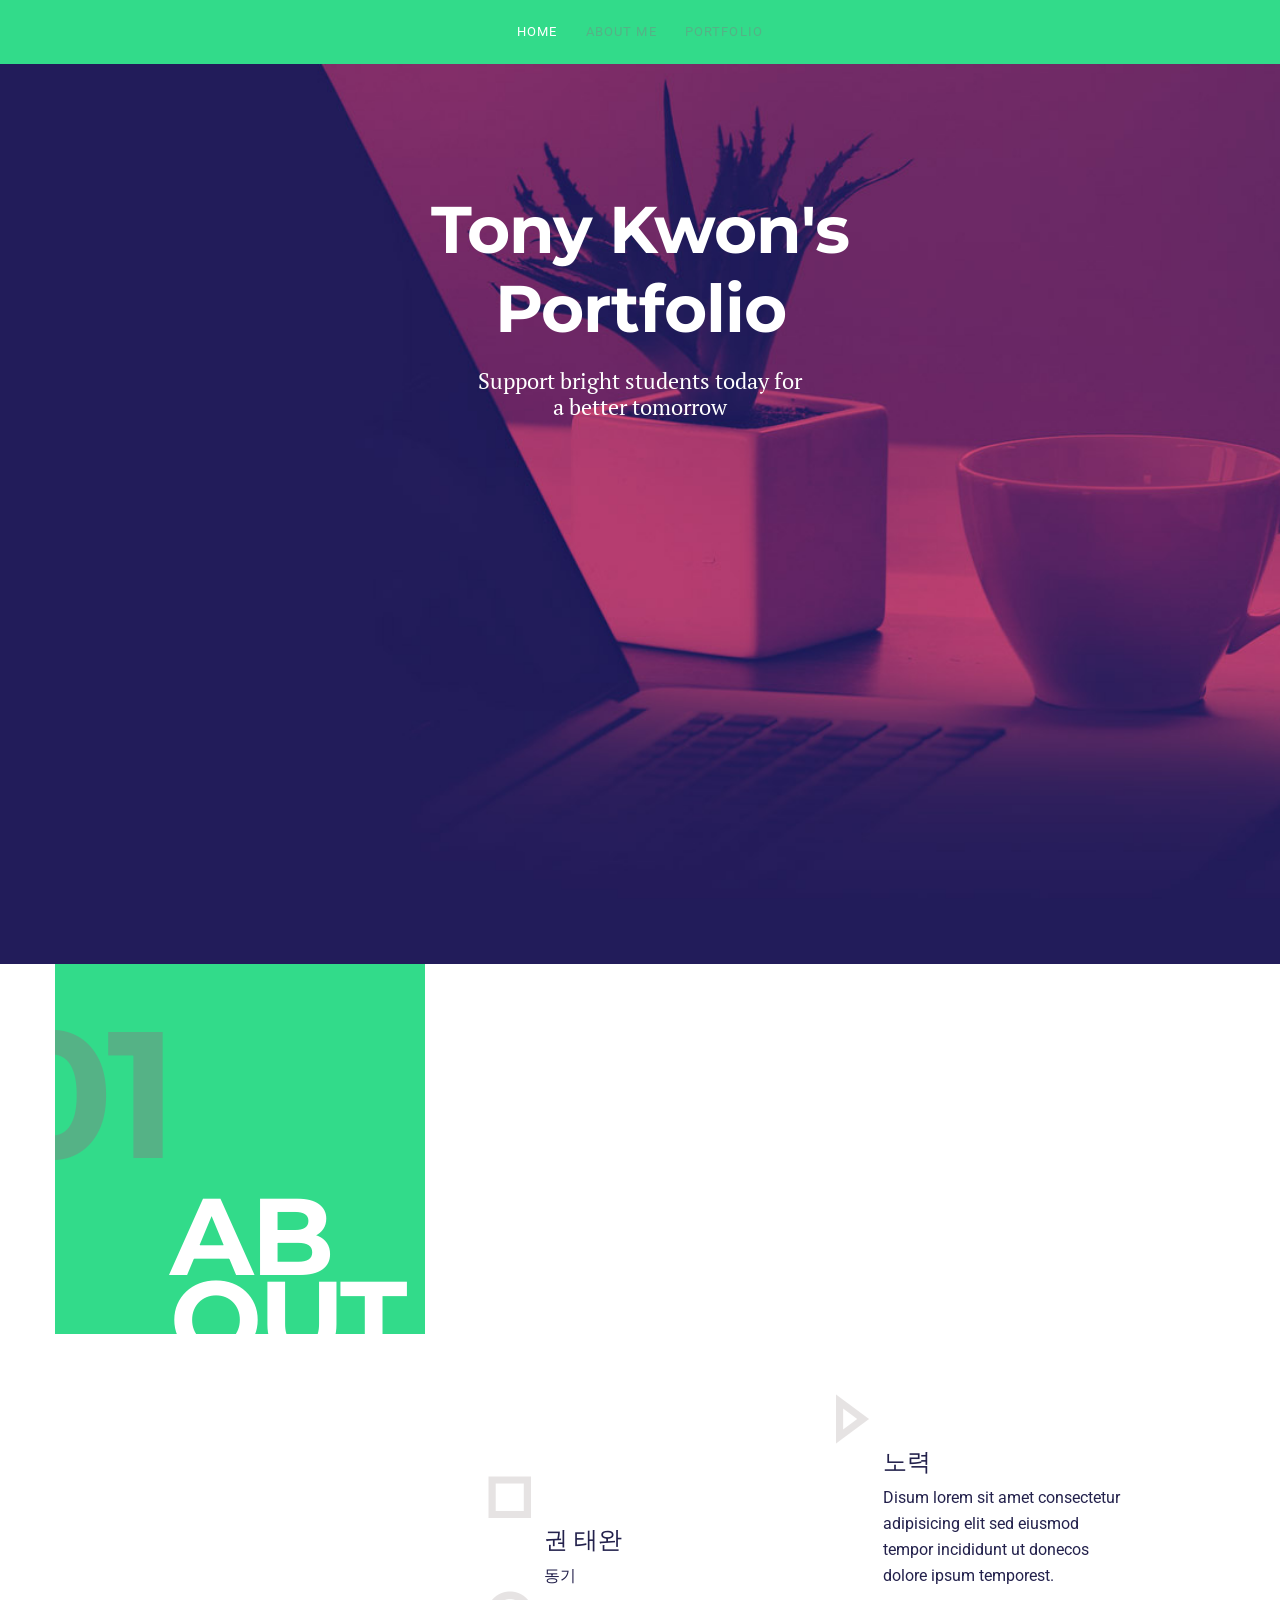
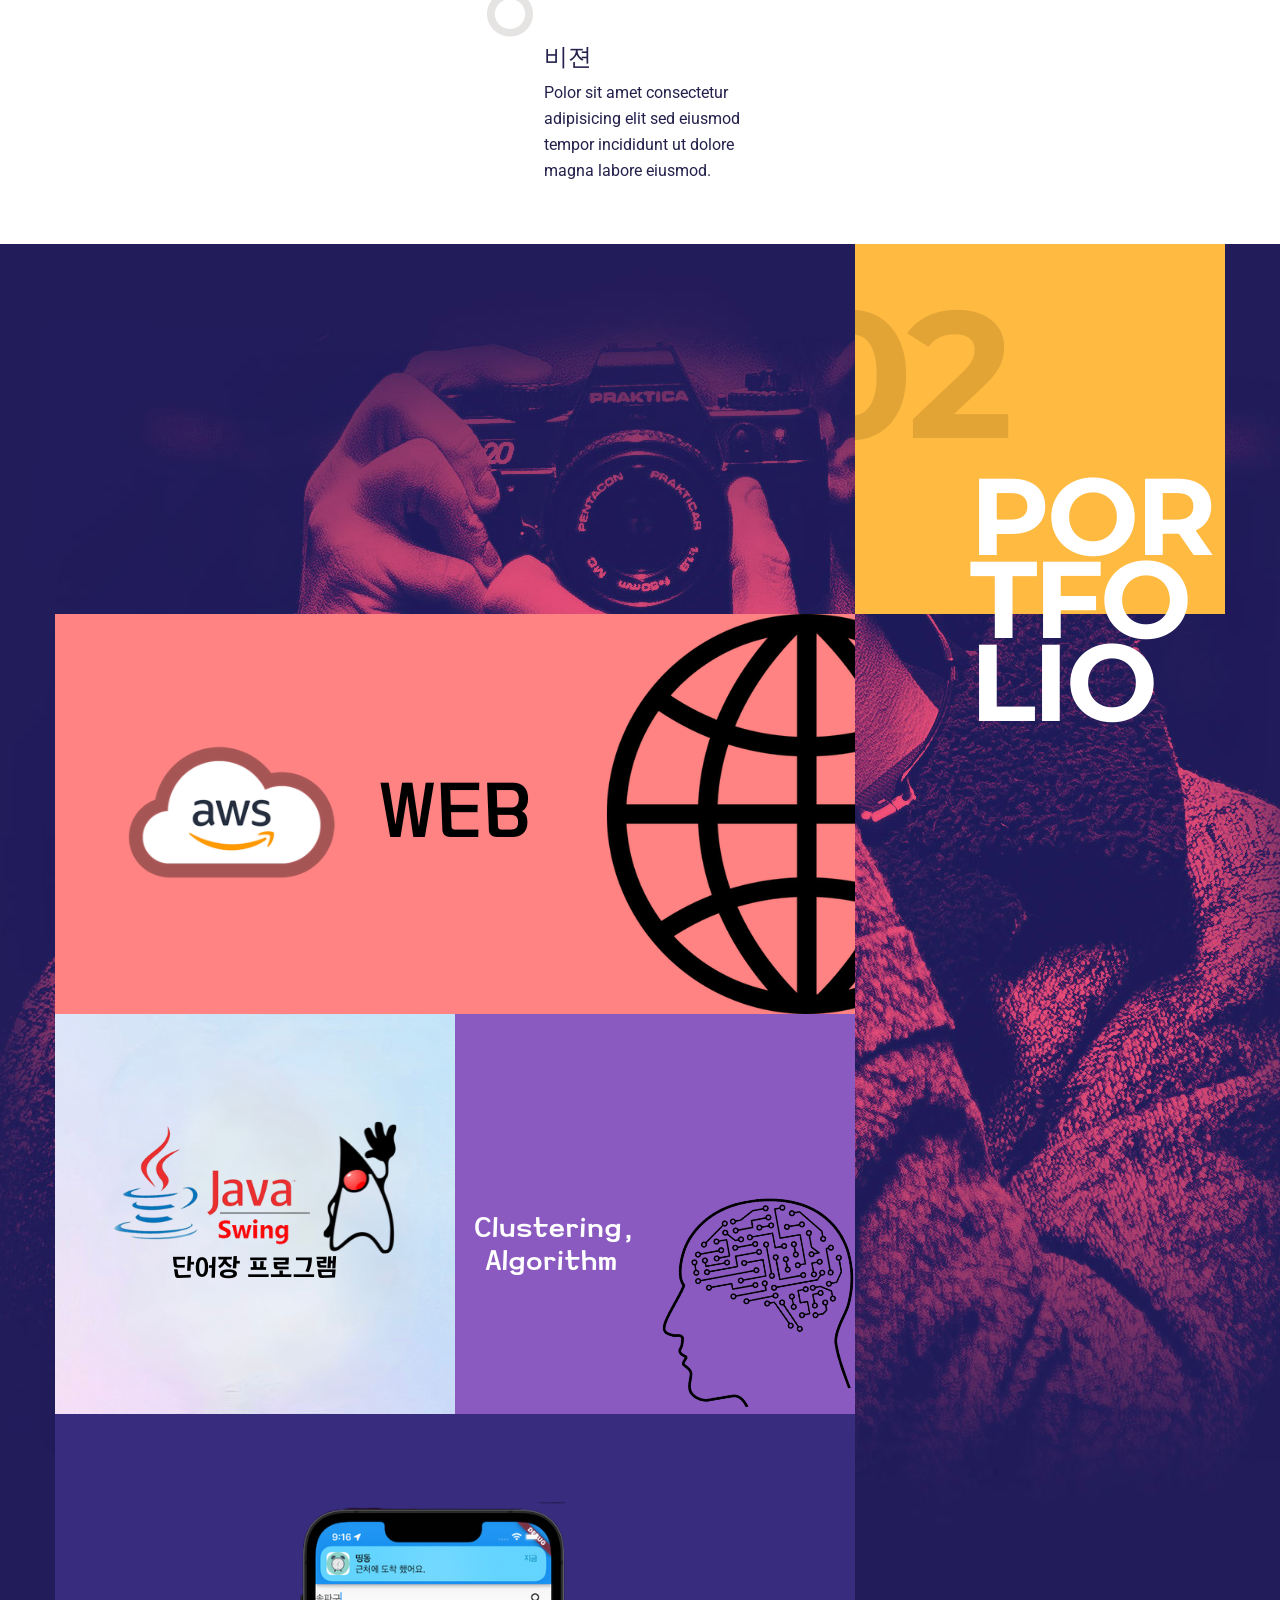
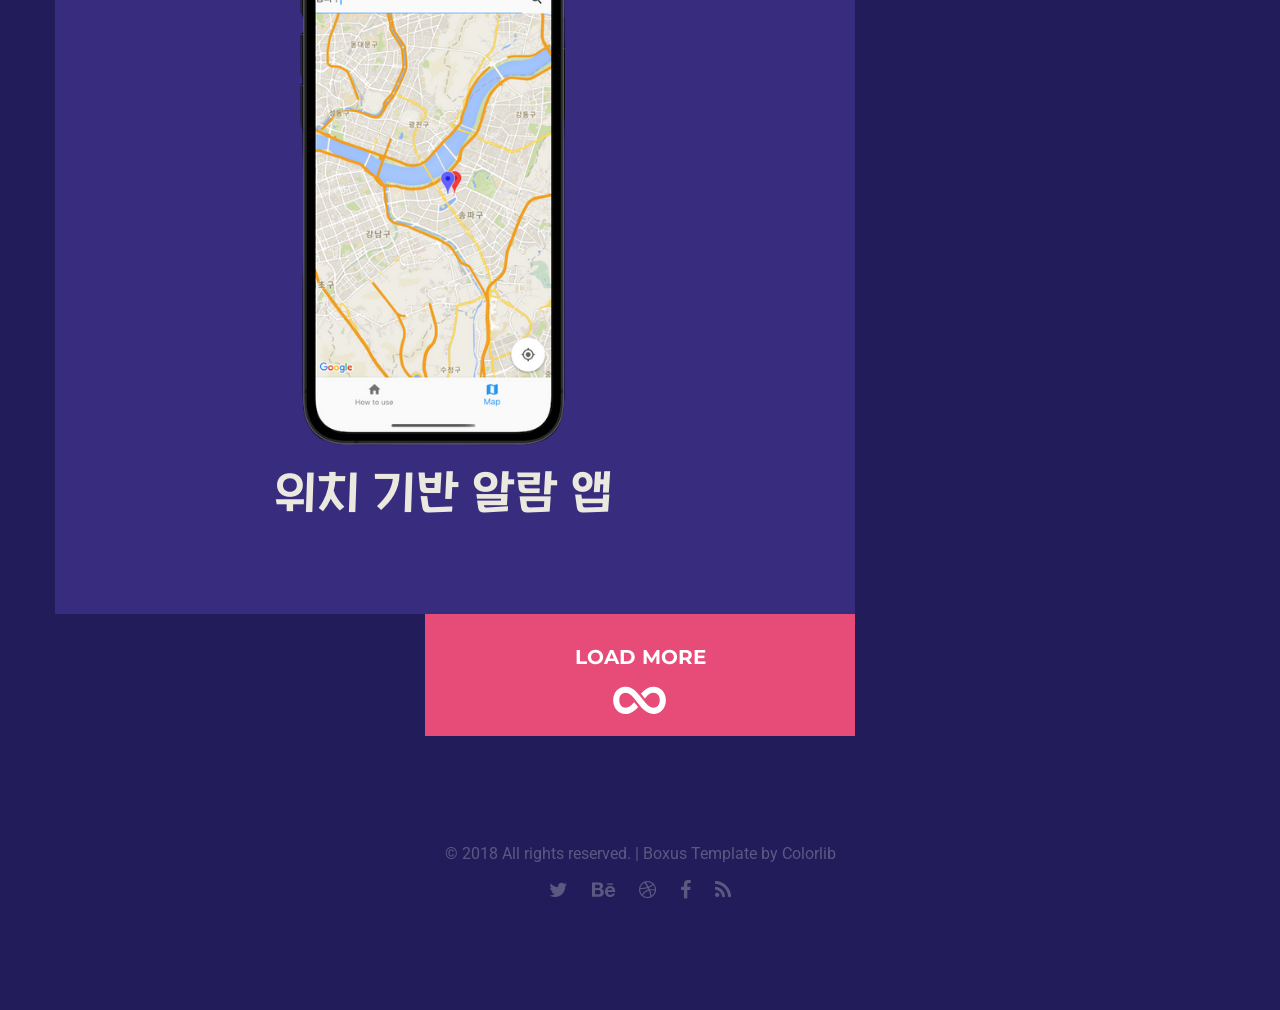
==== commit 24d1df87: "Update New" ====
--- a/index.html
+++ b/index.html
@@ -40,7 +40,7 @@
                 <div class="mob-menu">MENU</div>
                 <ul class="main-menu sm sm-clean">
                     <li><a href="#home">Home</a></li>
-                    <li><a href="#services">Services</a></li>
+                    <li><a href="#Service">About Me</a></li>
                     <li><a href="#portfolio">Portfolio</a></li>
                 </ul>
             </nav>
@@ -52,9 +52,9 @@
 
         <div id="home" class="section intro-page">
             <div class="block content-1170 center-relative center-text">
-                <img class="top-logo" src="demo-images/logo.png" alt="Boxus" />
+<!--                <img class="top-logo" src="demo-images/logo.png" alt="Boxus" />-->
                 <br>
-                <h1 class="big-title">We Craft Awesome Web And <span>Graphic Design Solutions</span></h1>
+                <h1 class="big-title">Tony Kwon's <span>Portfolio</span></h1>
                 <p class="title-desc">Support bright students today for a better tomorrow</p>
             </div>
         </div>
@@ -64,13 +64,13 @@
 
         <!-- Service -->
 
-        <div id="services" class="section">
+        <div id="Service" class="section">
             <div class="block content-1170 center-relative">
                 <div class="section-title-holder left">
                     <div class="section-num">
                         <span>01</span>
                     </div>
-                    <h2 class="entry-title">Services</h2>
+                    <h2 class="entry-title">About Me</h2>
                 </div>
                 <div class="section-content-holder right">
                     <div class="content-wrapper">
@@ -87,16 +87,16 @@
                                     <div class="service-holder ">
                                         <img src="demo-images/icon_01.png" alt="">
                                         <div class="service-content-holder">
-                                            <div class="service-title">BRANDING</div>
+                                            <div class="service-title">권 태완</div>
                                             <div class="service-content">
-                                                Donecos arem ipsum sit amet consectetur adipisicing elit sed eiusmod tempor incididunt ut donecos dolore ipsum temporest.<br />
+                                                동기<br />
                                             </div>
                                         </div>
                                     </div>
                                     <div class="service-holder ">
                                         <img src="demo-images/icon_02.png" alt="">
                                         <div class="service-content-holder">
-                                            <div class="service-title">MOBILE APPS</div>
+                                            <div class="service-title">노력</div>
                                             <div class="service-content">
                                                 Disum lorem sit amet consectetur adipisicing elit sed eiusmod tempor incididunt ut donecos dolore ipsum temporest.<br />
                                             </div>
@@ -105,56 +105,9 @@
                                     <div class="service-holder ">
                                         <img src="demo-images/icon_03.png" alt="">
                                         <div class="service-content-holder">
-                                            <div class="service-title">WEB</div>
+                                            <div class="service-title">비젼</div>
                                             <div class="service-content">
                                                 Polor sit amet consectetur adipisicing elit sed eiusmod tempor incididunt ut dolore magna labore eiusmod.<br />
-                                            </div>
-                                        </div>
-                                    </div>
-                                    <div class="service-holder ">
-                                        <img src="demo-images/icon_04.png" alt="">
-                                        <div class="service-content-holder">
-                                            <div class="service-title">GRAPHIC</div>
-                                            <div class="service-content">
-                                                Cadipisicing elit sed eiusmod tempor incididunt ut labore lorem ipsum dolor sit amet consectetur lorem ipsum dolor sit amet.<br />
-                                            </div>
-                                        </div>
-                                    </div>
-                                </li>
-                                <li>
-                                    <div class="service-holder ">
-                                        <img src="demo-images/icon_03.png" alt="">
-                                        <div class="service-content-holder">
-                                            <div class="service-title">SERVICES</div>
-                                            <div class="service-content">
-                                                Donecos arem ipsum sit amet consectetur adipisicing elit sed eiusmod tempor incididunt ut donecos dolore ipsum temporest.<br />
-                                            </div>
-                                        </div>
-                                    </div>
-                                    <div class="service-holder ">
-                                        <img src="demo-images/icon_04.png" alt="">
-                                        <div class="service-content-holder">
-                                            <div class="service-title">PSD</div>
-                                            <div class="service-content">
-                                                Disum lorem sit amet consectetur adipisicing elit sed eiusmod tempor incididunt ut donecos dolore ipsum temporest.<br />
-                                            </div>
-                                        </div>
-                                    </div>
-                                    <div class="service-holder ">
-                                        <img src="demo-images/icon_02.png" alt="">
-                                        <div class="service-content-holder">
-                                            <div class="service-title">HTML</div>
-                                            <div class="service-content">
-                                                Polor sit amet consectetur adipisicing elit sed eiusmod tempor incididunt ut dolore magna labore eiusmod.<br />
-                                            </div>
-                                        </div>
-                                    </div>
-                                    <div class="service-holder ">
-                                        <img src="demo-images/icon_01.png" alt="">
-                                        <div class="service-content-holder">
-                                            <div class="service-title">PHP</div>
-                                            <div class="service-content">
-                                                Cadipisicing elit sed eiusmod tempor incididunt ut labore lorem ipsum dolor sit amet consectetur lorem ipsum dolor sit amet.<br />
                                             </div>
                                         </div>
                                     </div>
@@ -183,57 +136,55 @@
                     <div class="grid" id="portfolio-grid">
                         <div class="grid-sizer"></div>
                         <div class="grid-item element-item p_one">
-                            <a href="single-portfolio.html">
-                                <img src="demo-images/portfolio_item_01.jpg" alt="">
-                                <div class="portfolio-text-holder">
-                                    <div class="portfolio-text-wrapper">
-                                        <p class="portfolio-type">
-                                            <img src="images/icon_post.svg" alt="">
-                                        </p>
-                                        <p class="portfolio-text">PSD MOCKUP</p>
-                                        <p class="portfolio-sec-text">Smart Watch</p>
+                            <a href="Web.html">
+                                <img src="demo-images/WEB.png" alt="">
+                                <div class="portfolio-text-holder">
+                                    <div class="portfolio-text-wrapper">
+                                        <p class="portfolio-type">
+                                            <img src="images/icon_post.svg" alt="">
+                                        </p>
+                                        <p class="portfolio-text">AWS, NginX</p>
+                                        <p class="portfolio-sec-text">HTML, CSS, JS</p>
                                     </div>
                                 </div>
                             </a>
                         </div>
                         <div class="grid-item element-item p_one_half">
-                            <a href="single-portfolio.html">
-                                <img src="demo-images/portfolio_item_02.jpg" alt="">
-                                <div class="portfolio-text-holder">
-                                    <div class="portfolio-text-wrapper">
-                                        <p class="portfolio-type">
-                                            <img src="images/icon_post.svg" alt="">
-                                        </p>
-                                        <p class="portfolio-text">PSD MOCKUP</p>
-                                        <p class="portfolio-sec-text">Smart Watch</p>
+                            <a href="Swing.html">
+                                <img src="demo-images/Swing.png" alt="">
+                                <div class="portfolio-text-holder">
+                                    <div class="portfolio-text-wrapper">
+                                        <p class="portfolio-type">
+                                            <img src="images/icon_post.svg" alt="">
+                                        </p>
+                                        <p class="portfolio-text">Java Swing</p>
                                     </div>
                                 </div>
                             </a>
                         </div>
                         <div class="grid-item element-item p_one_half">
-                            <a data-rel="prettyPhoto[gallery1]" href="demo-images/portfolio_item_08.jpg">
-                                <img src="demo-images/portfolio_item_08.jpg" alt="">
-                                <div class="portfolio-text-holder">
-                                    <div class="portfolio-text-wrapper">
-                                        <p class="portfolio-type">
-                                            <img src="images/icon_post.svg" alt="">
-                                        </p>
-                                        <p class="portfolio-text">PSD MOCKUP</p>
-                                        <p class="portfolio-sec-text">Smart Watch</p>
+                            <a href="Algorithm.html">
+                                <img src="demo-images/Algorithm.png" alt="">
+                                <div class="portfolio-text-holder">
+                                    <div class="portfolio-text-wrapper">
+                                        <p class="portfolio-type">
+                                            <img src="images/icon_post.svg" alt="">
+                                        </p>
+                                        <p class="portfolio-text">C, Java, Python</p>
                                     </div>
                                 </div>
                             </a>
                         </div>
                         <div class="grid-item element-item p_one">
-                            <a data-rel="prettyPhoto[gallery1]" href="demo-images/portfolio_item_05.jpg">
-                                <img src="demo-images/portfolio_item_05.jpg" alt="">
-                                <div class="portfolio-text-holder">
-                                    <div class="portfolio-text-wrapper">
-                                        <p class="portfolio-type">
-                                            <img src="images/icon_post.svg" alt="">
-                                        </p>
-                                        <p class="portfolio-text">PSD MOCKUP</p>
-                                        <p class="portfolio-sec-text">Smart Watch</p>
+                            <a href="Flutter.html">
+                                <img src="demo-images/Flutter.png" alt="">
+                                <div class="portfolio-text-holder">
+                                    <div class="portfolio-text-wrapper">
+                                        <p class="portfolio-type">
+                                            <img src="images/icon_post.svg" alt="">
+                                        </p>
+                                        <p class="portfolio-text">Flutter, Dart</p>
+                                        <p class="portfolio-sec-text">Google Apis</p>
                                     </div>
                                 </div>
                             </a>
--- a/style.css
+++ b/style.css
@@ -151,7 +151,7 @@
 {
     background-color: #32DB8A;
     width: 370px;
-    height: 370px;    
+    height: 370px;
     z-index: 2;
 }
 
@@ -262,23 +262,23 @@
     background-color: #221c5a; 
     background-image:url(demo-images/background_img_01b.jpg); 
     background-repeat: repeat; 
-    background-position: center top; 
+    background-position: center top;
     background-size: cover;
     z-index: 10;
 }
 
-.top-logo
-{
-    width: 160px !important;    
-    padding-top: 150px;
-}
+/*.top-logo*/
+/*{*/
+/*    width: 160px !important;    */
+/*    padding-top: 150px;*/
+/*}*/
 
 h1.big-title
 {
     font-family: 'Montserrat', sans-serif;
-    font-size: 56px;
+    font-size: 66px;
     font-weight: 700;
-    line-height: 100%;
+    line-height: 120%;
     padding-top: 100px;
     color: #fff;
     letter-spacing: -1px;    
@@ -559,510 +559,6 @@
 /* END PORTFOLIO SECTION*/
 
 
-
-/* ABOUT SECTION */
-
-#about
-{
-    background-color: rgb(34, 28, 90); 
-    background-image: url("demo-images/background_img_03.jpg"); 
-    background-repeat: no-repeat; 
-    background-position: center top; 
-    background-size: cover; 
-    z-index: 7;
-}
-
-#about .section-title-holder
-{
-    background-color: #e64b77;
-}
-
-#about .section-title-holder span
-{
-    color: #b24564;
-}
-
-#about .section-content-holder
-{
-    padding-bottom: 0;
-}
-
-.member-content-holder 
-{
-    width: 330px;
-    padding: 90px 50px 50px 50px;
-    float: left;
-}
-
-.member-image-holder 
-{
-    width: 370px;
-    float: right;
-}
-
-.member-image-holder img
-{
-    width: 100% !important;
-}
-
-.member-name
-{
-    line-height: 26px;
-    font-size: 16px;
-    font-weight: 700;
-    padding: 0;
-}
-
-.member-position
-{
-    line-height: 16px;
-    font-size: 14px;
-    padding-bottom: 50px;
-    color: #ee87a4;
-    letter-spacing: 4px;
-}
-
-.member-content
-{
-    line-height: 26px;    
-}
-
-.image-slider-wrapper.img .image-slider li img
-{
-    width: 100%;
-}
-
-/* END ABOUT SECTION */
-
-
-/* NEWS SECTION */
-
-#news
-{
-    background-color: rgb(34, 28, 90); 
-    background-image: url("demo-images/background_img_04.jpg"); 
-    background-repeat: no-repeat; 
-    background-position: center center; 
-    background-size: cover; 
-    z-index: 6;
-}
-
-.blog-item-holder
-{    
-    padding: 35px 0;
-    border-bottom: 2px solid #f4f4f4;
-}
-
-.blog-item-holder:last-of-type 
-{
-    border: none;
-}
-
-.blog-item-holder .num 
-{
-    display: inline-block;
-    width: 110px;
-    font-size: 48px;
-    font-weight: 900;
-    color: #32db89;
-}
-
-.blog-item-holder .info 
-{
-    display: inline-block;
-    width: 235px;
-}
-
-.blog-item-holder .info .cat-links a 
-{
-    color: #ee87a4;
-    text-transform: uppercase;
-    font-size: 12px;
-    font-weight: 700;
-}
-
-.blog-item-holder .entry-title 
-{
-    display: inline-block;
-    width: 325px;
-    padding: 0;
-    vertical-align: top;
-    line-height: 0;
-}
-
-.blog-holder .entry-title a
-{    
-    -webkit-transition: color 0.5s ease;
-    -moz-transition: color 0.5s ease;
-    -ms-transition: color 0.5s ease;
-    -o-transition: color 0.5s ease;
-    transition: color 0.5s ease;
-    font-size: 18px;
-    line-height: 100%;
-    font-weight: 700;
-    display: block;
-    line-height: 20px;
-}
-
-.latest-post-bottom-text
-{
-    text-align: center;
-    margin-top: 25px;
-}
-
-.latest-post-bottom-text a 
-{
-    font-family: 'Montserrat', sans-serif;
-    font-weight: 700;    
-    font-size: 16px;
-    line-height: 100%;    
-    color: #32db89;
-    letter-spacing: 5px;
-    border-bottom: 2px solid;
-    padding-left: 5px;
-    padding-bottom: 5px; 
-}
-
-.testimonial-slider-holder
-{
-    max-width: 500px;
-    padding-left: 50px;
-}
-
-.testimonial-text
-{
-    font-size: 22px;
-    line-height: 40px;    
-}
-
-.testimonial-author
-{
-    padding-top: 90px;
-    font-size: 16px;
-    letter-spacing: 3px;    
-}
-
-/* END NEWS SECTION */
-
-
-
-/* VIDEO SECTION */
-
-#video
-{
-    background-color: rgb(34, 28, 90); 
-    background-image: url("demo-images/background_img_06.jpg"); 
-    background-repeat: repeat-x; 
-    background-position: center center; 
-    background-size: auto; 
-    z-index: 5;
-}
-
-#video .section-title-holder
-{
-    background-color: rgb(255, 186, 66);
-}
-
-#video .section-title-holder span
-{
-    color: #e3a436;
-}
-
-#video .section-content-holder
-{
-    padding-bottom: 0;
-}
-
-a.video-popup-holder 
-{
-    position: relative;
-    display: block;
-}
-
-a.video-popup-holder .thumb
-{
-    width: 100%;
-}
-
-img.popup-play 
-{
-    position: absolute;
-    top: 50%;
-    left: 50%;
-    top: calc(50% - 60px);
-    left: calc(50% - 60px);
-    opacity: 0.7;
-    transition: opacity .2s linear;
-}
-
-a.video-popup-holder:hover img.popup-play
-{
-    opacity: 1;
-}
-/* END VIDEO SECTION */
-
-
-
-
-
-/* SKILLS SECTION */
-
-
-#skills
-{
-    background-color: rgb(34, 28, 90); 
-    background-image: url("demo-images/item_background_01.jpg"); 
-    background-repeat: no-repeat; 
-    background-position: left top; 
-    background-size: 100%; 
-    z-index: 4;
-}
-
-.progress_bar 
-{
-    margin-bottom: 15px;
-}
-
-.progress_bar_field_holder 
-{
-    height: 59px;
-    position: relative;
-    width: 100%;
-    vertical-align: middle;
-    overflow: hidden;
-}
-
-.progress_bar_field_holder:hover .progress_bar_title
-{
-    left: 10px;
-    color: #fff !important;
-}
-
-.progress_bar_field_holder:hover .progress_bar_percent_text
-{
-    right: 10px;
-    color: #fff !important;
-}
-
-.progress_bar_title
-{
-    position: absolute;
-    top: 8px;
-    z-index: 2;
-    left: -11px;
-    font-weight: bold;
-    color: white;
-    font-size: 45px;
-    line-height: 100%;
-    transition: color .2s linear, left .2s linear;
-}
-
-.progress_bar_percent_text
-{
-    position: absolute;
-    right: -35px;
-    top: 15px;
-    z-index: 2;
-    font-weight: bold;
-    color: white;
-    font-size: 35px;
-    line-height: 100%;
-    transition: color .2s linear, right .2s linear;
-}
-
-.progress_bar_field_perecent 
-{
-    height: 59px;    
-    position: absolute;
-    top: 0;
-    left: 0;
-    width: 100%;
-}
-
-/* END SKILLS SECTION */
-
-
-
-
-/* CONTACT SECTION */
-
-#contact
-{
-    background-color: rgb(34, 28, 90); 
-    background-image: url("demo-images/background_img_05b.jpg"); 
-    background-repeat: no-repeat; 
-    background-position: center top; 
-    background-size: auto; 
-    z-index: 3;
-}
-
-#contact .section-title-holder
-{
-    background-color: rgb(230, 75, 119);
-}
-
-#contact .section-title-holder span
-{
-    color: #b24564;
-}
-
-#contact .section-content-holder
-{
-    padding-bottom: 0;
-}
-
-.map 
-{
-    height: 400px;
-}
-
-.map img
-{
-    max-width: none;
-    max-height: none;
-}
-
-.contact-form
-{
-    max-width: 100%;
-    width: 770px;
-    margin: 0 auto;
-    font-size: 22px;
-    color: #9a9a9a;
-}
-
-p.custom-text-class 
-{
-    display: inline-block;
-    padding-right: 45px;
-    vertical-align: top;
-}
-
-p.custom-field-class 
-{
-    display: inline-block;
-    margin-bottom: 60px;
-}
-
-.contact-form input[type=text], .contact-form input[type=email], .contact-form textarea
-{
-    color: #23214c;
-    border: 0;
-    border-bottom: 1px solid #1c1c1c;
-    height: 28px;    
-    font-size: 16px;
-    font-weight: 400;
-    font-family: 'Roboto', sans-serif;
-    width: 100%;
-    line-height: 25px;
-    padding: 0;
-}
-
-.contact-form input[type=text]::-webkit-input-placeholder, .contact-form input[type=email]::-webkit-input-placeholder, .contact-form textarea::-webkit-input-placeholder
-{
-    font-family: 'Roboto', sans-serif;
-    color: #23214c;
-    font-weight: 400;
-    font-size: 16px;
-    line-height: 25px;
-}
-.contact-form input[type=text]::-moz-placeholder, .contact-form input[type=email]::-moz-placeholder, .contact-form textarea::-moz-placeholder
-{
-    font-family: 'Roboto', sans-serif;
-    color: #23214c;
-    font-weight: 400;
-    font-size: 16px;
-    line-height: 25px;
-    opacity: 1;
-}
-.contact-form input[type=text]:-ms-input-placeholder, .contact-form input[type=email]:-ms-input-placeholder, .contact-form textarea:-ms-input-placeholder
-{
-    font-family: 'Roboto', sans-serif;
-    color: #23214c;
-    font-weight: 400;
-    font-size: 16px;
-    line-height: 25px;
-}
-.contact-form input[type=text]:-moz-placeholder, .contact-form input[type=email]:-moz-placeholder, .contact-form textarea:-moz-placeholder
-{
-    font-family: 'Roboto', sans-serif;
-    color: #23214c;
-    font-weight: 400;
-    font-size: 16px;
-    line-height: 25px;
-    opacity: 1;
-}
-
-.contact-form input[type=text], .contact-form input[type=email]
-{
-    padding-bottom: 5px;
-    margin-bottom: 25px;
-}
-
-.contact-form textarea
-{
-    -webkit-transition: all 0.3s linear;
-    -moz-transition: all 0.3s linear;
-    -ms-transition: all 0.3s linear;
-    -o-transition: all 0.3s linear;
-    transition: all 0.3s linear;
-    padding-top: 13px;
-    overflow: hidden;
-    padding-bottom: 5px;
-}
-
-.contact-form textarea:focus
-{
-    height: 150px;
-    overflow: auto;
-}
-
-.contact-form input[name="your-name"]
-{
-    margin-top: 0;
-    padding-top: 0;
-}
-
-.contact-form input[type=submit]
-{	
-    color: #e54b76;
-    display: inline-block;
-    border: 2px solid #e54b76;
-    text-align: center;
-    padding: 12px 0px;
-    cursor: pointer;
-    margin-top: 30px;
-    vertical-align: middle;
-    text-decoration: none;
-    background: transparent;
-    font-family: 'Roboto', sans-serif;
-    width: 100%;
-    text-transform: uppercase;
-    font-size: 16px;
-    transition: all .2s linear;
-}
-
-.contact-form input[type=submit]:hover
-{
-    color: white;
-    background-color: #e54b76;
-}
-
-div.contact-form-response-output
-{
-    margin: 0;
-    font-size: 14px;
-    line-height: 20px;
-}
-
-span.contact-form-not-valid-tip
-{
-    font-size: 10px;
-}
-
-/* END CONTACT SECTION */
-
-
 /* FOOTER */
 
 footer
@@ -1110,22 +606,12 @@
 #portfolio-1
 {
     background-color: #221c5a;
-    background-image:url("demo-images/background_img_05b.jpg"); 
+    background-image:url("demo-images/background_img_05b.jpg");
     background-repeat: no-repeat;
     background-position: center top;
     background-size: auto; 
 }
 
-#portfolio-2
-{
-
-    background-color: #221c5a;
-    background-image: url(demo-images/item_background_01.jpg);
-    background-repeat: no-repeat;
-    background-position: left top;
-    background-size: 100% auto;
-}
-    
 .single-portfolio .menu-wrapper
 {
     display: none !important;
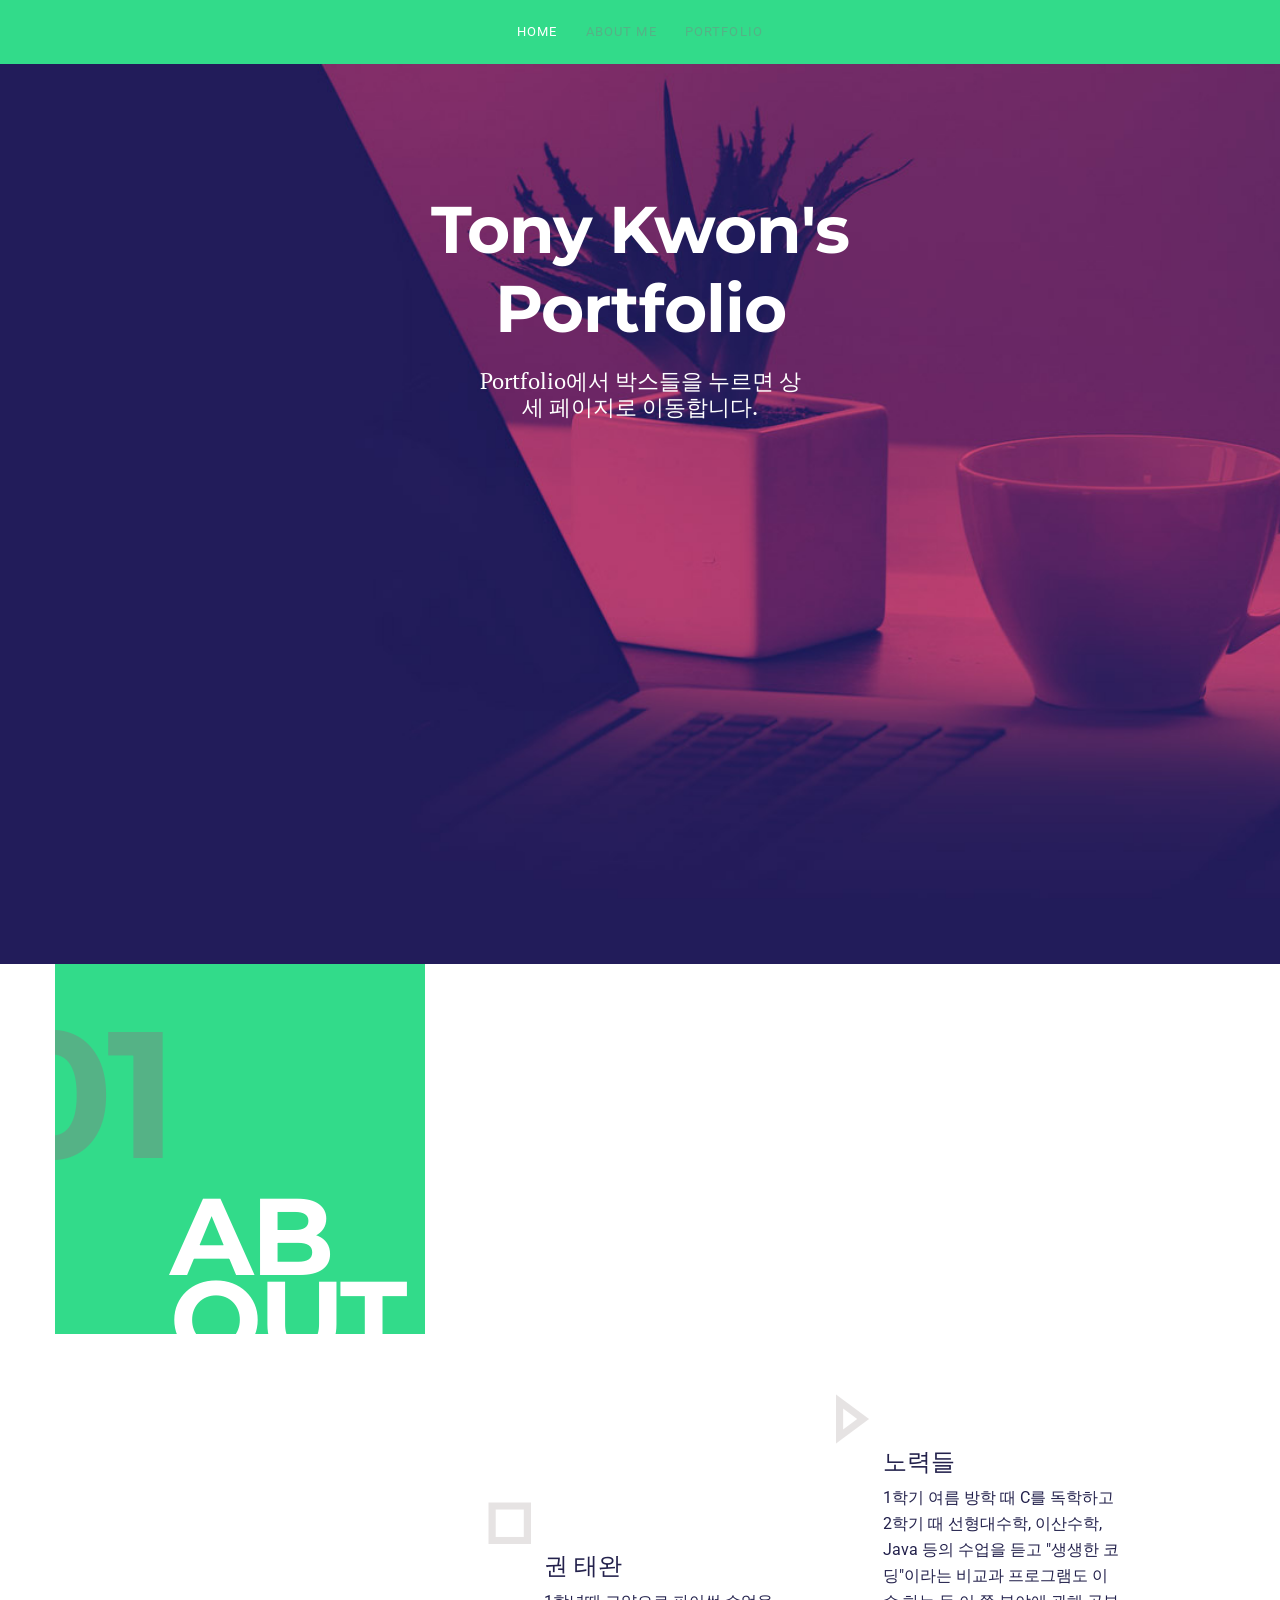
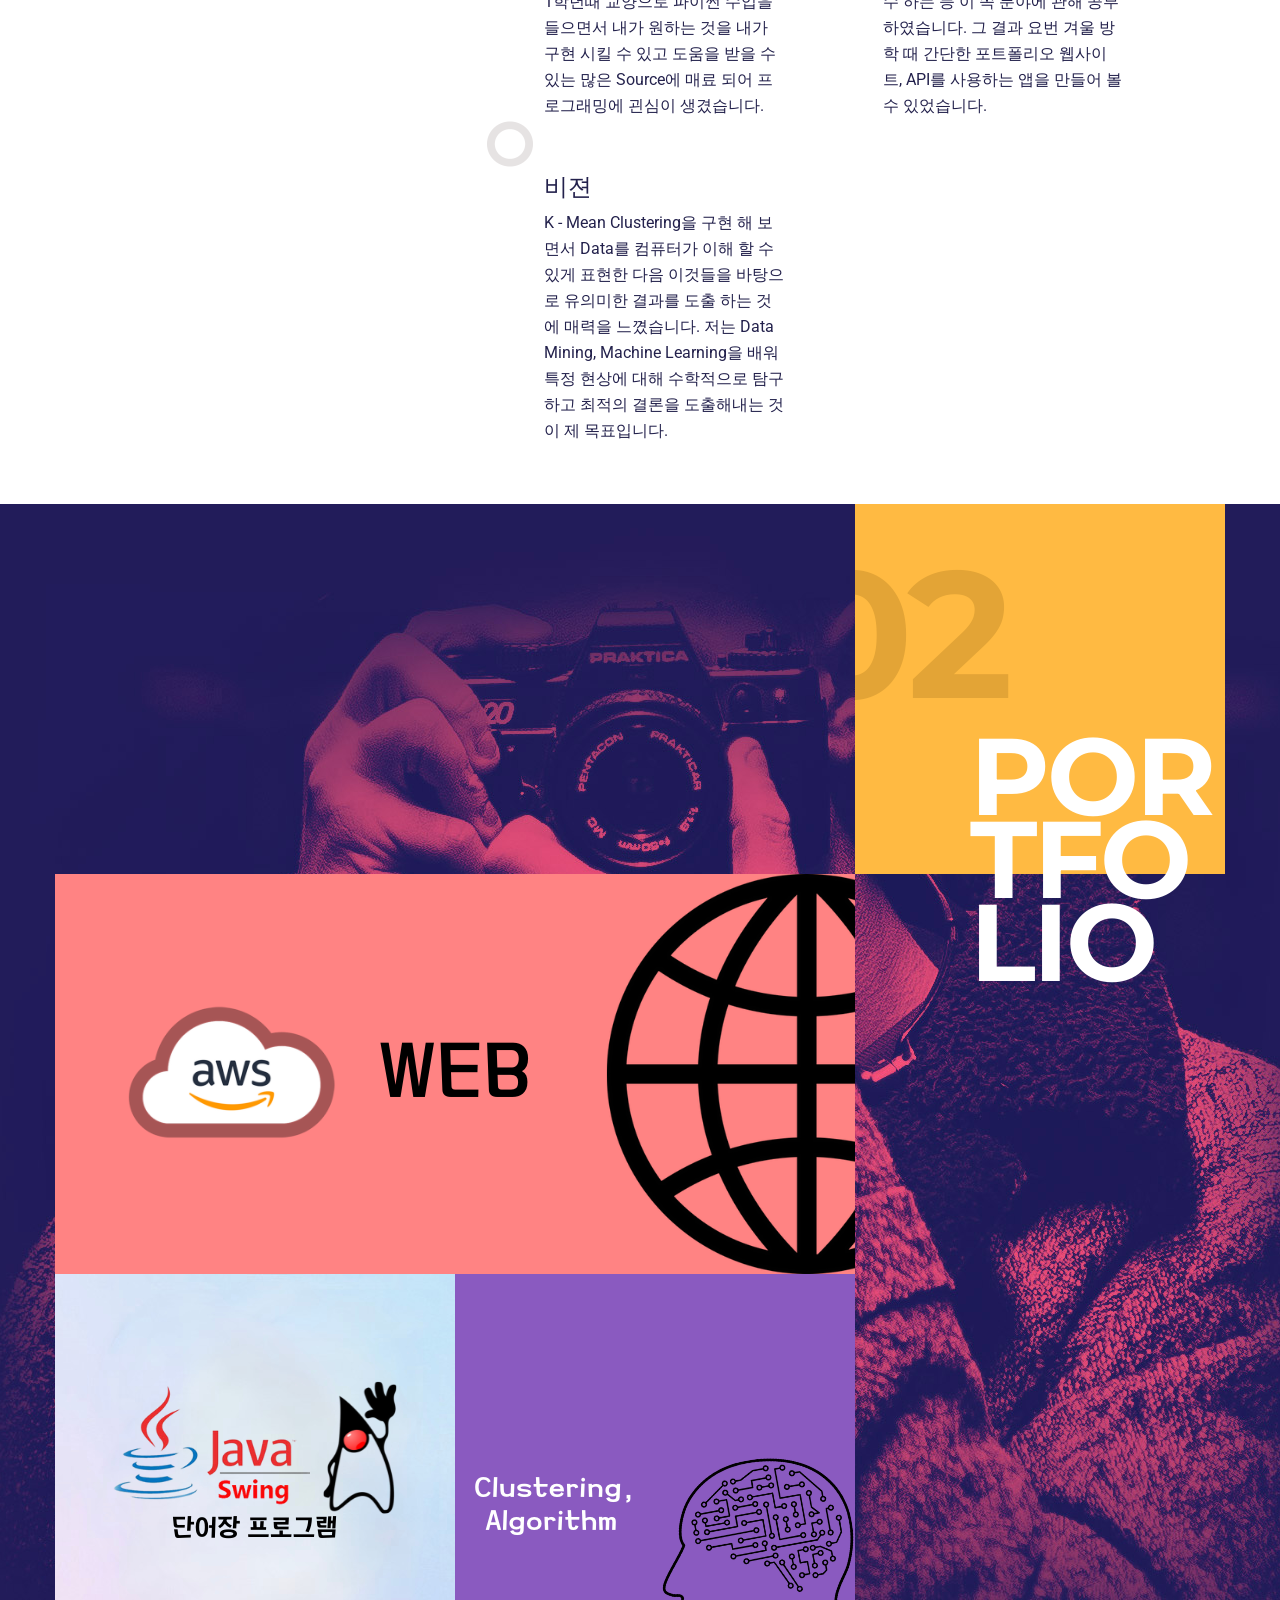
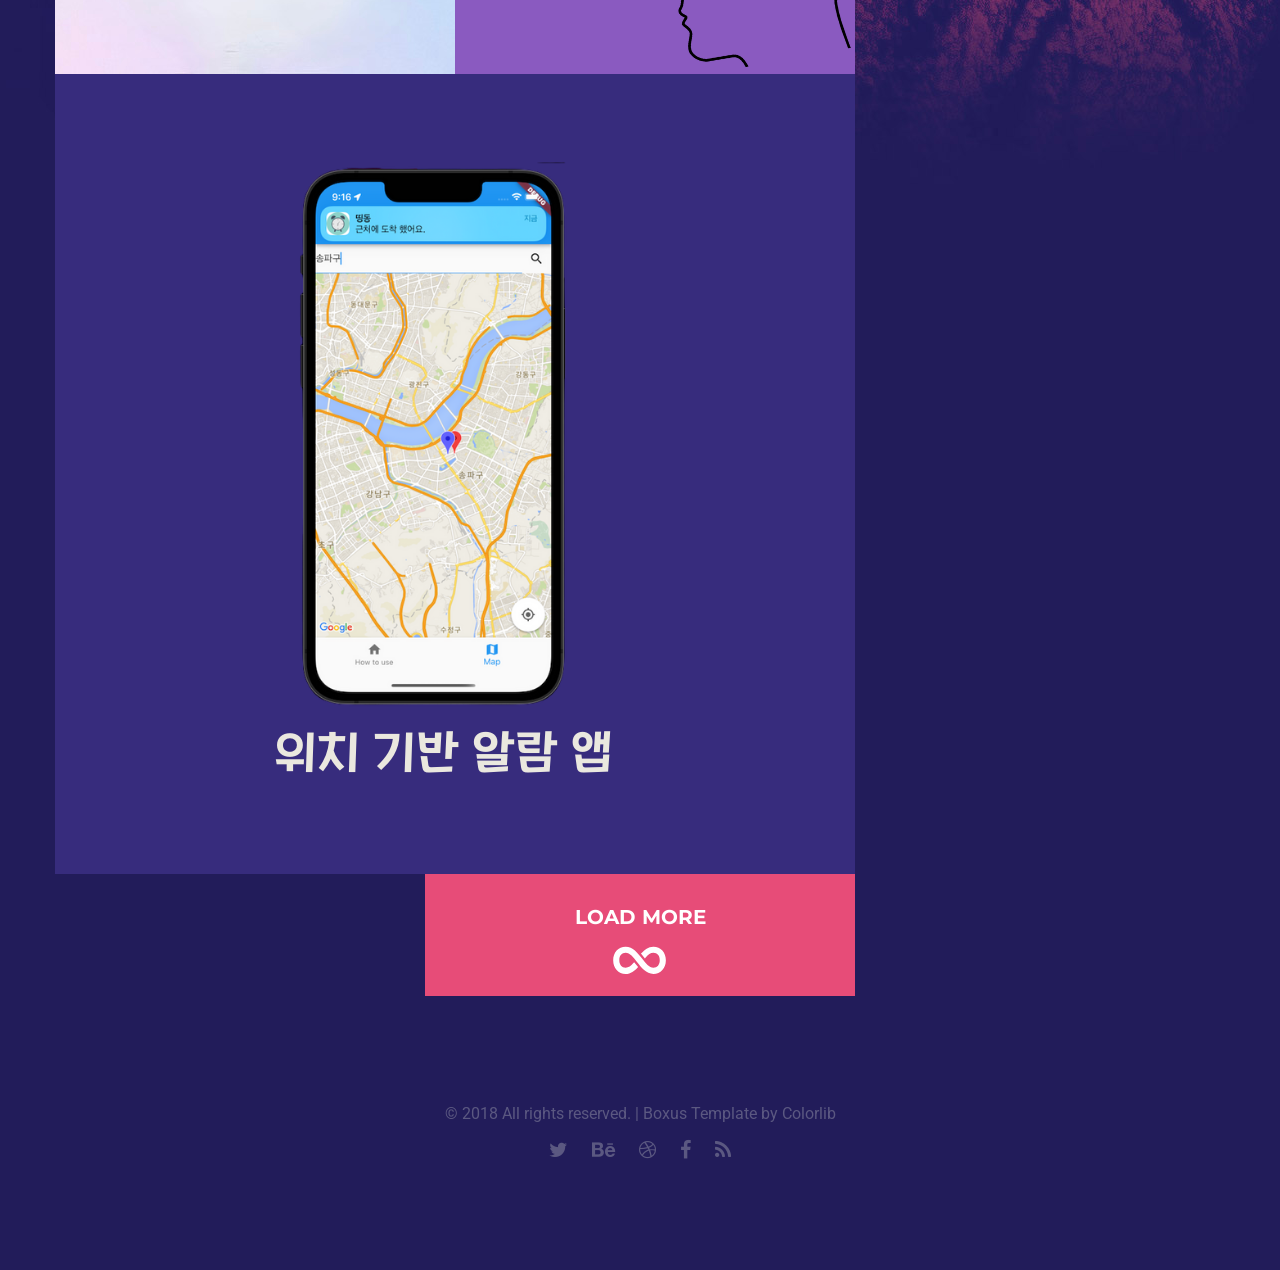
==== commit cc07b38a: "Update !" ====
--- a/index.html
+++ b/index.html
@@ -52,10 +52,10 @@
 
         <div id="home" class="section intro-page">
             <div class="block content-1170 center-relative center-text">
-<!--                <img class="top-logo" src="demo-images/logo.png" alt="Boxus" />-->
+<!--                <img class="top-logo" src="page-images/logo.png" alt="Boxus" />-->
                 <br>
                 <h1 class="big-title">Tony Kwon's <span>Portfolio</span></h1>
-                <p class="title-desc">Support bright students today for a better tomorrow</p>
+                <p class="title-desc">Portfolio에서 박스들을 누르면 상세 페이지로 이동합니다.</p>
             </div>
         </div>
         
@@ -85,29 +85,33 @@
                             <ul id="slider1" class="image-slider slides">
                                 <li>
                                     <div class="service-holder ">
-                                        <img src="demo-images/icon_01.png" alt="">
+                                        <img src="page-images/icon_01.png" alt="">
                                         <div class="service-content-holder">
                                             <div class="service-title">권 태완</div>
                                             <div class="service-content">
-                                                동기<br />
+                                                1학년때 교양으로 파이썬 수업을 들으면서 내가 원하는 것을 내가 구현 시킬 수 있고 도움을 받을
+                                                수 있는 많은 Source에 매료 되어 프로그래밍에 괸심이 생겼습니다.
+                                                <br />
                                             </div>
                                         </div>
                                     </div>
                                     <div class="service-holder ">
-                                        <img src="demo-images/icon_02.png" alt="">
+                                        <img src="page-images/icon_02.png" alt="">
                                         <div class="service-content-holder">
-                                            <div class="service-title">노력</div>
+                                            <div class="service-title">노력들</div>
                                             <div class="service-content">
-                                                Disum lorem sit amet consectetur adipisicing elit sed eiusmod tempor incididunt ut donecos dolore ipsum temporest.<br />
+                                                1학기 여름 방학 때 C를 독학하고 2학기 때 선형대수학, 이산수학, Java 등의 수업을 듣고 "생생한 코딩"이라는 비교과 프로그램도 이수 하는 등 이 쪽 분야에 관해 공부 하였습니다.
+                                                그 결과 요번 겨울 방학 때 간단한 포트폴리오 웹사이트, API를 사용하는 앱을 만들어 볼 수 있었습니다.<br />
                                             </div>
                                         </div>
                                     </div>
                                     <div class="service-holder ">
-                                        <img src="demo-images/icon_03.png" alt="">
+                                        <img src="page-images/icon_03.png" alt="">
                                         <div class="service-content-holder">
                                             <div class="service-title">비젼</div>
                                             <div class="service-content">
-                                                Polor sit amet consectetur adipisicing elit sed eiusmod tempor incididunt ut dolore magna labore eiusmod.<br />
+                                                K - Mean Clustering을 구현 해 보면서 Data를 컴퓨터가 이해 할 수 있게 표현한 다음 이것들을 바탕으로 유의미한 결과를 도출 하는 것에 매력을 느꼈습니다.
+                                                저는 Data Mining, Machine Learning을 배워 특정 현상에 대해 수학적으로 탐구하고 최적의 결론을 도출해내는 것이 제 목표입니다.<br />
                                             </div>
                                         </div>
                                     </div>
@@ -137,7 +141,7 @@
                         <div class="grid-sizer"></div>
                         <div class="grid-item element-item p_one">
                             <a href="Web.html">
-                                <img src="demo-images/WEB.png" alt="">
+                                <img src="page-images/WEB.png" alt="">
                                 <div class="portfolio-text-holder">
                                     <div class="portfolio-text-wrapper">
                                         <p class="portfolio-type">
@@ -151,7 +155,7 @@
                         </div>
                         <div class="grid-item element-item p_one_half">
                             <a href="Swing.html">
-                                <img src="demo-images/Swing.png" alt="">
+                                <img src="page-images/Swing.png" alt="">
                                 <div class="portfolio-text-holder">
                                     <div class="portfolio-text-wrapper">
                                         <p class="portfolio-type">
@@ -164,7 +168,7 @@
                         </div>
                         <div class="grid-item element-item p_one_half">
                             <a href="Algorithm.html">
-                                <img src="demo-images/Algorithm.png" alt="">
+                                <img src="page-images/Algorithm.png" alt="">
                                 <div class="portfolio-text-holder">
                                     <div class="portfolio-text-wrapper">
                                         <p class="portfolio-type">
@@ -177,7 +181,7 @@
                         </div>
                         <div class="grid-item element-item p_one">
                             <a href="Flutter.html">
-                                <img src="demo-images/Flutter.png" alt="">
+                                <img src="page-images/Flutter.png" alt="">
                                 <div class="portfolio-text-holder">
                                     <div class="portfolio-text-wrapper">
                                         <p class="portfolio-type">
--- a/style.css
+++ b/style.css
@@ -260,7 +260,7 @@
     padding-bottom: 170px;
     min-height: calc(100vh - 170px);
     background-color: #221c5a; 
-    background-image:url(demo-images/background_img_01b.jpg); 
+    background-image:url(page-images/background_img_01b.jpg);
     background-repeat: repeat; 
     background-position: center top;
     background-size: cover;
@@ -368,7 +368,7 @@
 #portfolio
 {
     background-color: #221C5A; 
-    background-image: url("demo-images/background_img_02.jpg"); 
+    background-image: url("page-images/background_img_02.jpg");
     background-repeat: no-repeat; 
     background-position: center top; 
     background-size: auto;
@@ -606,7 +606,7 @@
 #portfolio-1
 {
     background-color: #221c5a;
-    background-image:url("demo-images/background_img_05b.jpg");
+    background-image:url("page-images/background_img_05b.jpeg");
     background-repeat: no-repeat;
     background-position: center top;
     background-size: auto; 
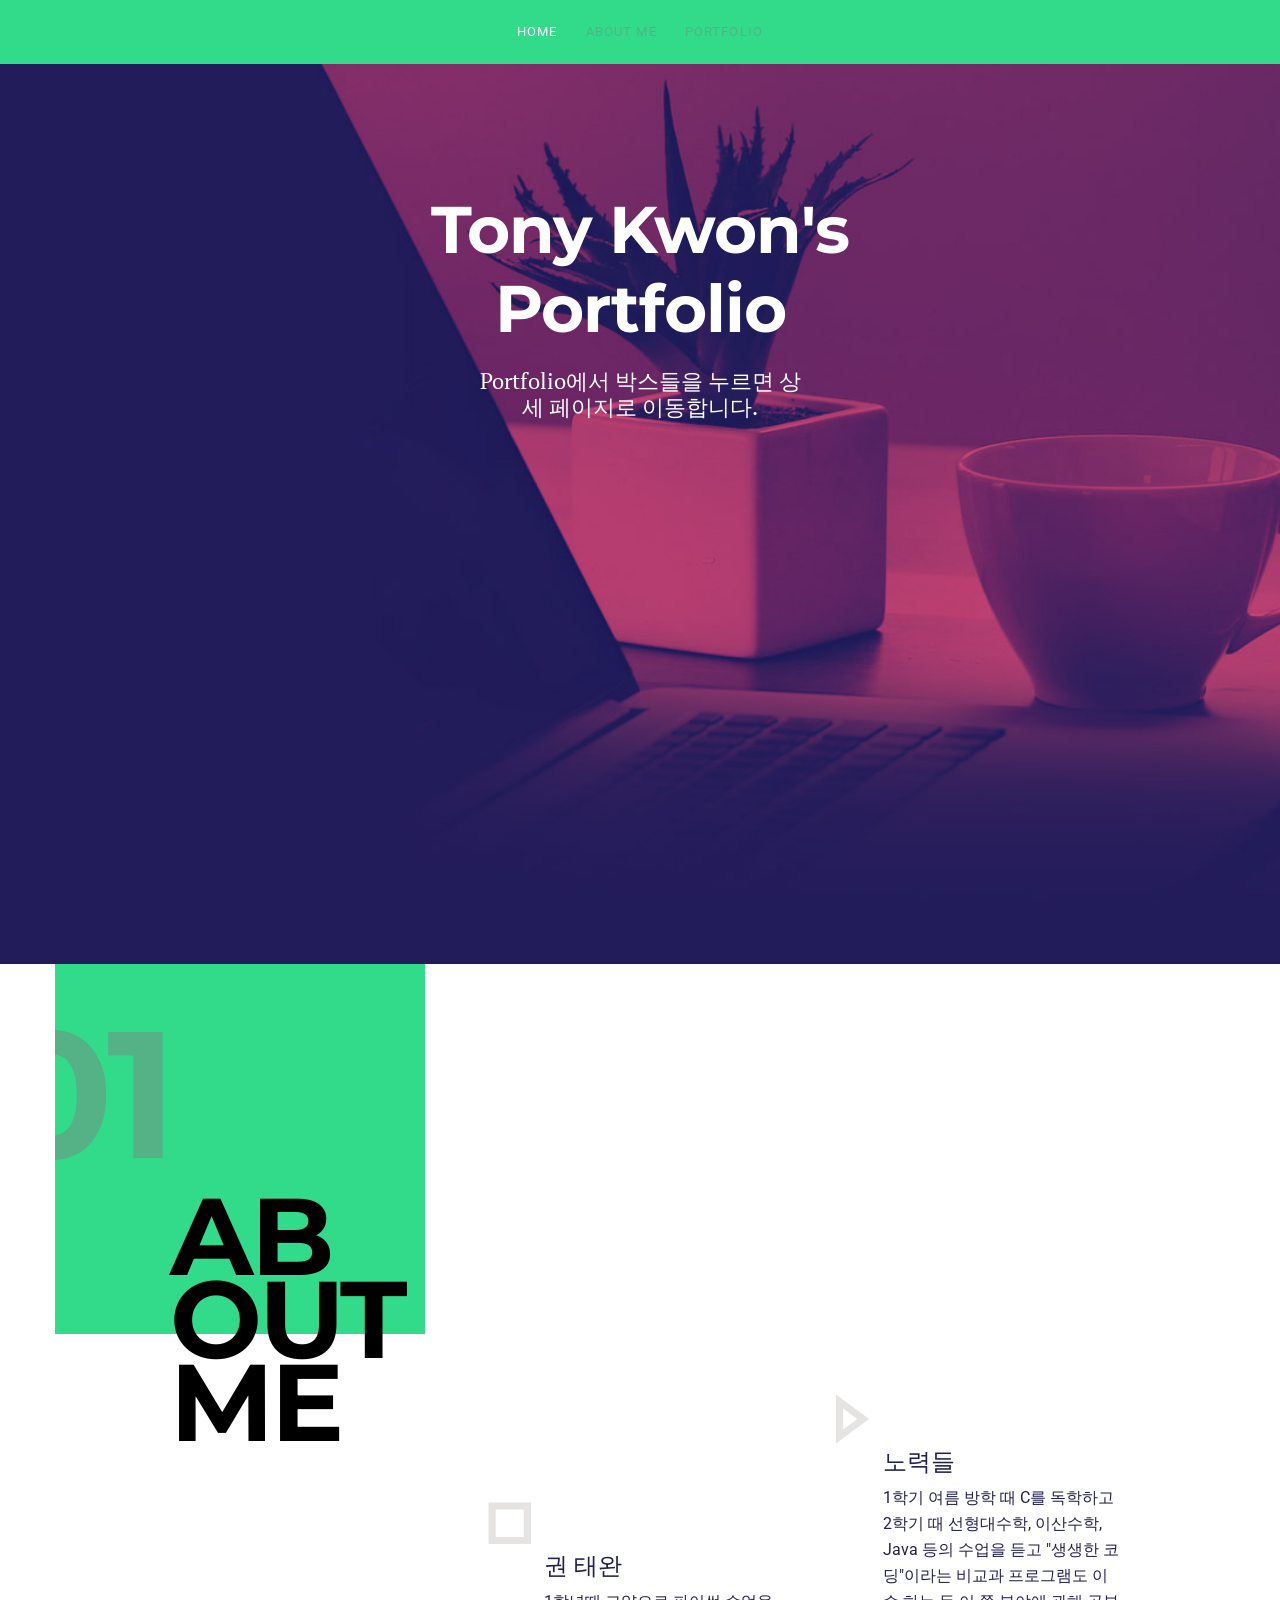
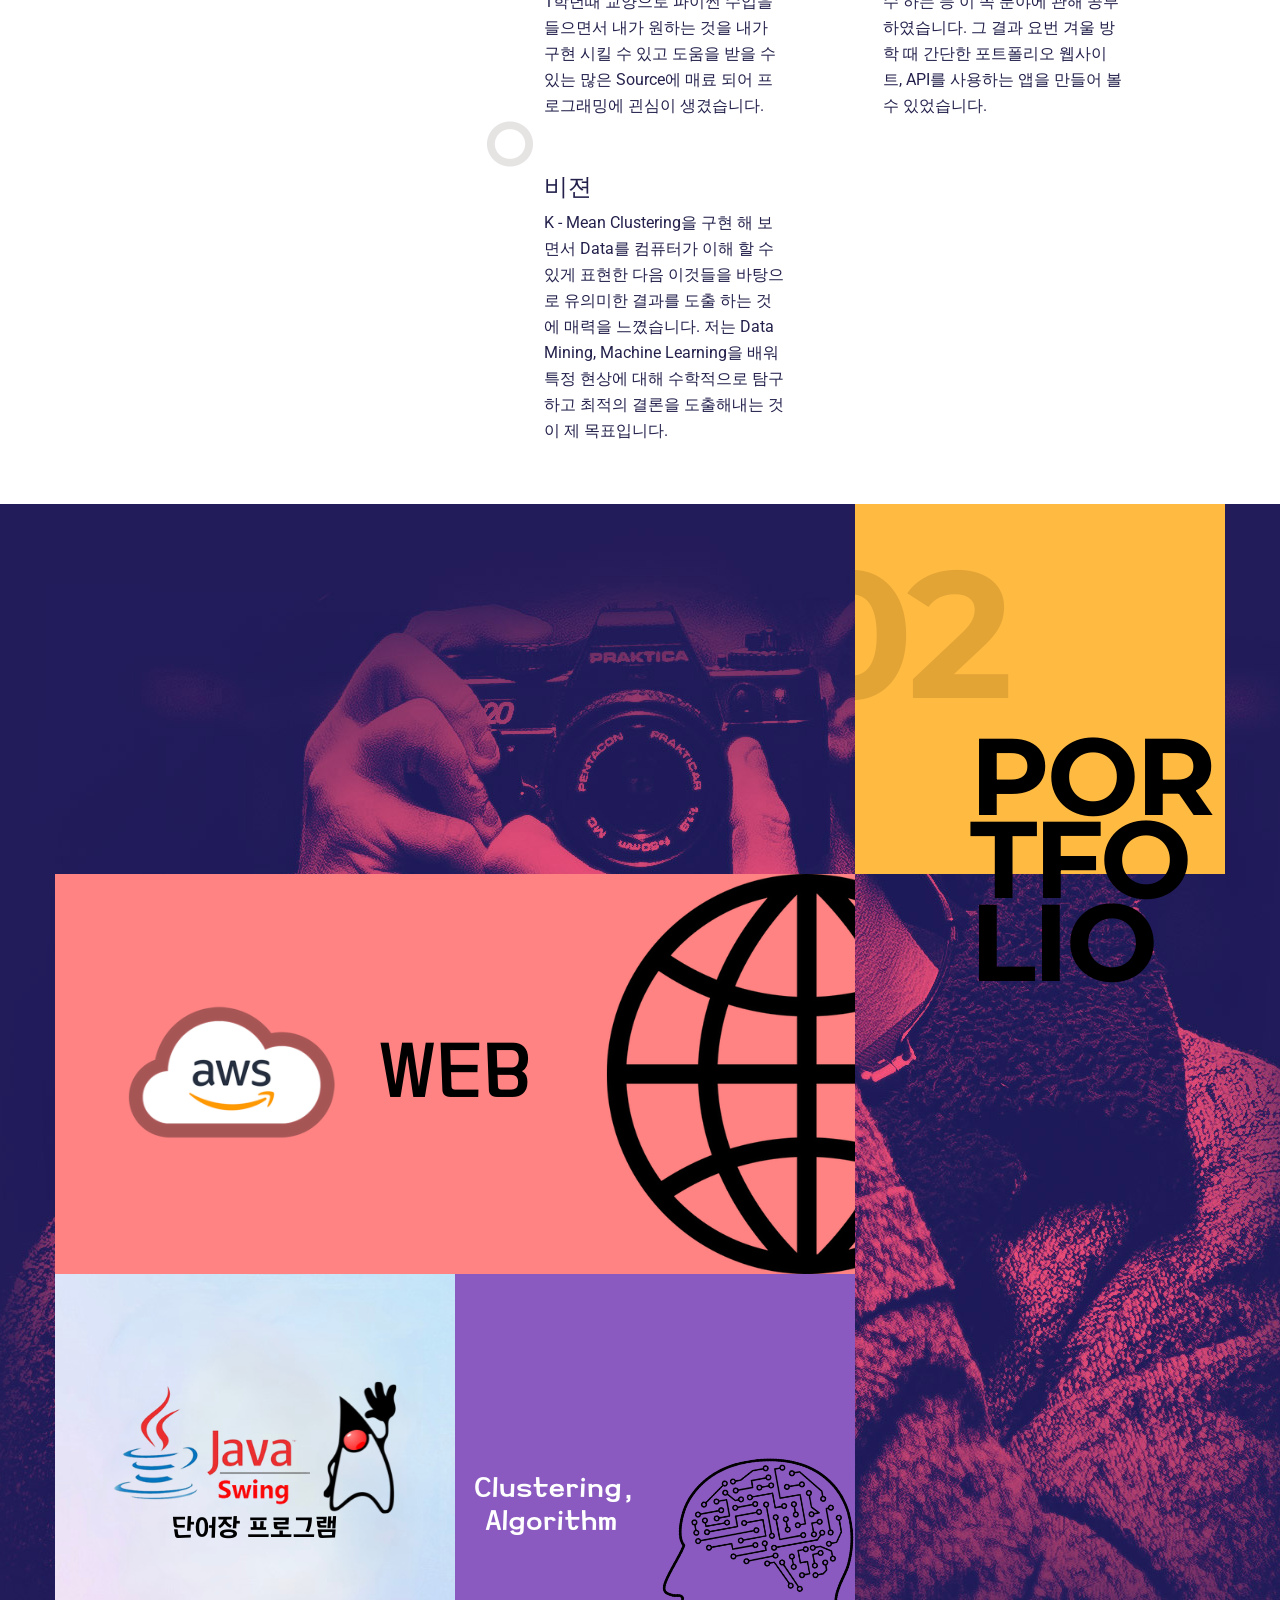
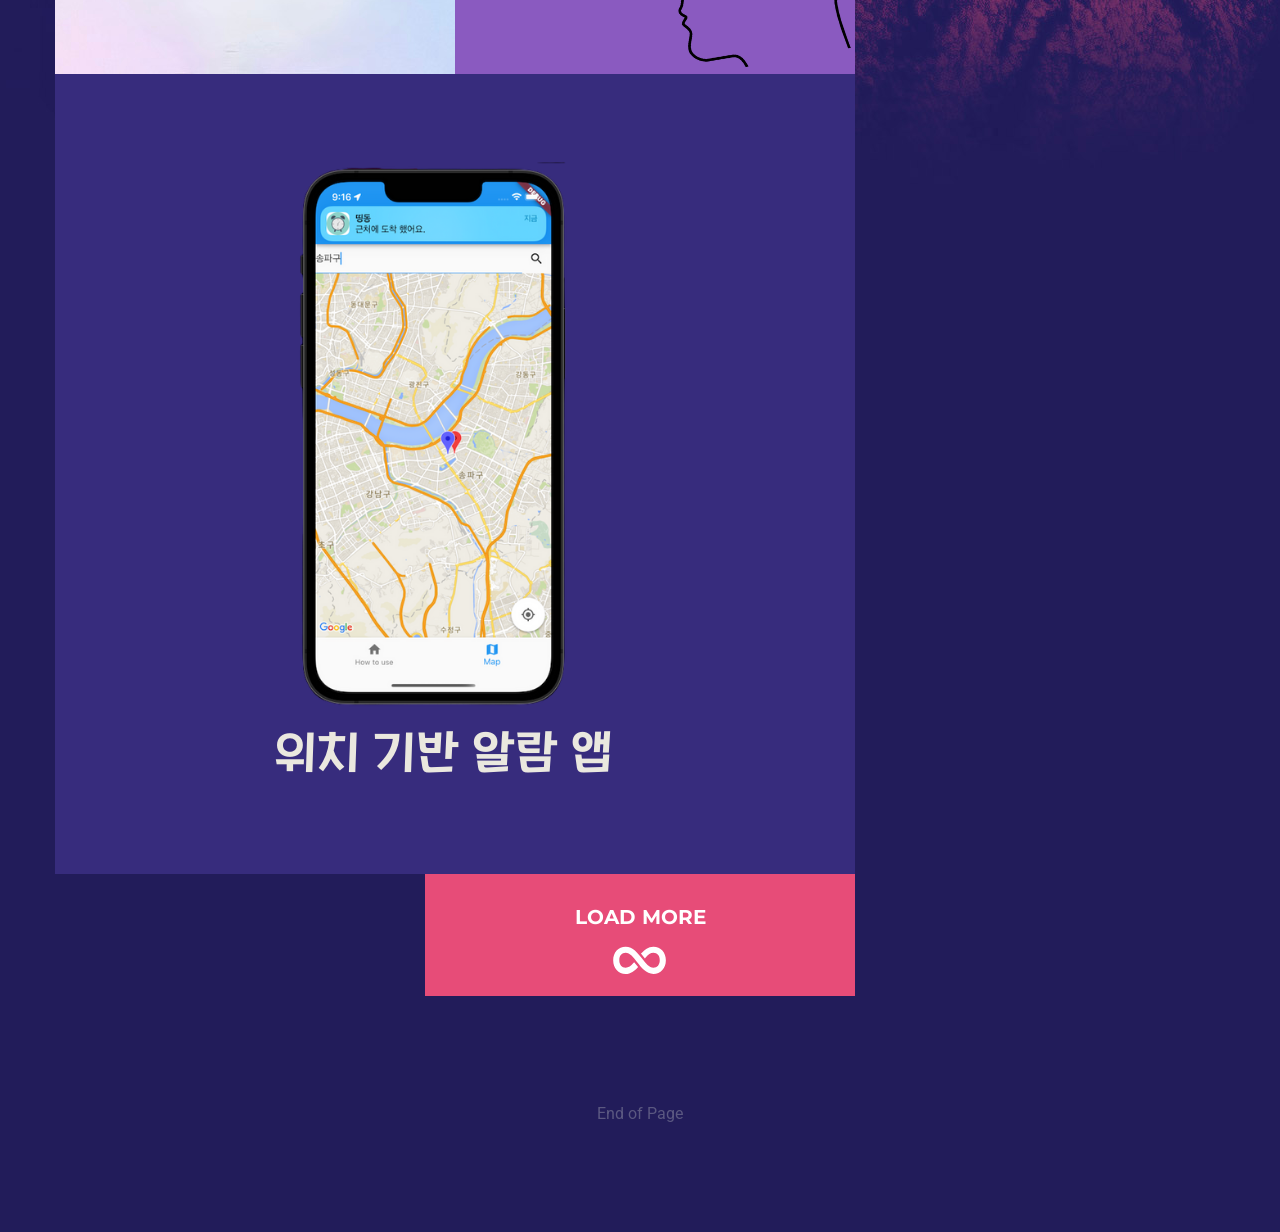
==== commit 1ad27ace: "Update !!" ====
--- a/index.html
+++ b/index.html
@@ -1,11 +1,8 @@
 <!DOCTYPE HTML> 
-<html lang="en-US">
+<html lang="ko">
     <head>
-        <title>Boxus - Html Responsive One Page Template</title>
+        <title>Main Page</title>
         <meta http-equiv="Content-Type" content="text/html; charset=UTF-8">
-        <meta name="description" content="Template by Colorlib" />
-        <meta name="keywords" content="HTML, CSS, JavaScript, PHP" />
-        <meta name="author" content="Colorlib" />
         <meta name="viewport" content="width=device-width, initial-scale=1, maximum-scale=1">
 
         <link rel="shortcut icon" href="images/favicon.png" />
@@ -18,9 +15,7 @@
         <link rel="stylesheet" type="text/css"  href='css/sm-clean.css' />
         <link rel="stylesheet" type="text/css"  href='style.css' />
 
-        <!--[if lt IE 9]>
                 <script src="js/html5.js"></script>
-        <![endif]-->
 
     </head>
     <body>
@@ -52,7 +47,6 @@
 
         <div id="home" class="section intro-page">
             <div class="block content-1170 center-relative center-text">
-<!--                <img class="top-logo" src="page-images/logo.png" alt="Boxus" />-->
                 <br>
                 <h1 class="big-title">Tony Kwon's <span>Portfolio</span></h1>
                 <p class="title-desc">Portfolio에서 박스들을 누르면 상세 페이지로 이동합니다.</p>
@@ -213,14 +207,7 @@
             <div class="footer content-1170 center-relative">
                 <ul>
                     <li class="copyright-footer">
-                        © 2018 All rights reserved. | Boxus Template by <a href="https://colorlib.com" target="_blank">Colorlib</a>
-                    </li>
-                    <li class="social-footer">
-                        <a href="#"><span class="fa fa-twitter"></span></a>
-                        <a href="#"><span class="fa fa-behance"></span></a>
-                        <a href="#"><span class="fa fa-dribbble"></span></a>
-                        <a href="#"><span class="fa fa-facebook"></span></a>
-                        <a href="#"><span class="fa fa-rss"></span></a>
+                       End of Page
                     </li>
                 </ul>
             </div>
--- a/style.css
+++ b/style.css
@@ -175,7 +175,7 @@
     word-break: break-all;
     line-height: 83px;
     margin-top: 10px;
-    color: white;
+    color: black;
     margin-left: 115px;
     text-transform: uppercase;
     letter-spacing: -3px;
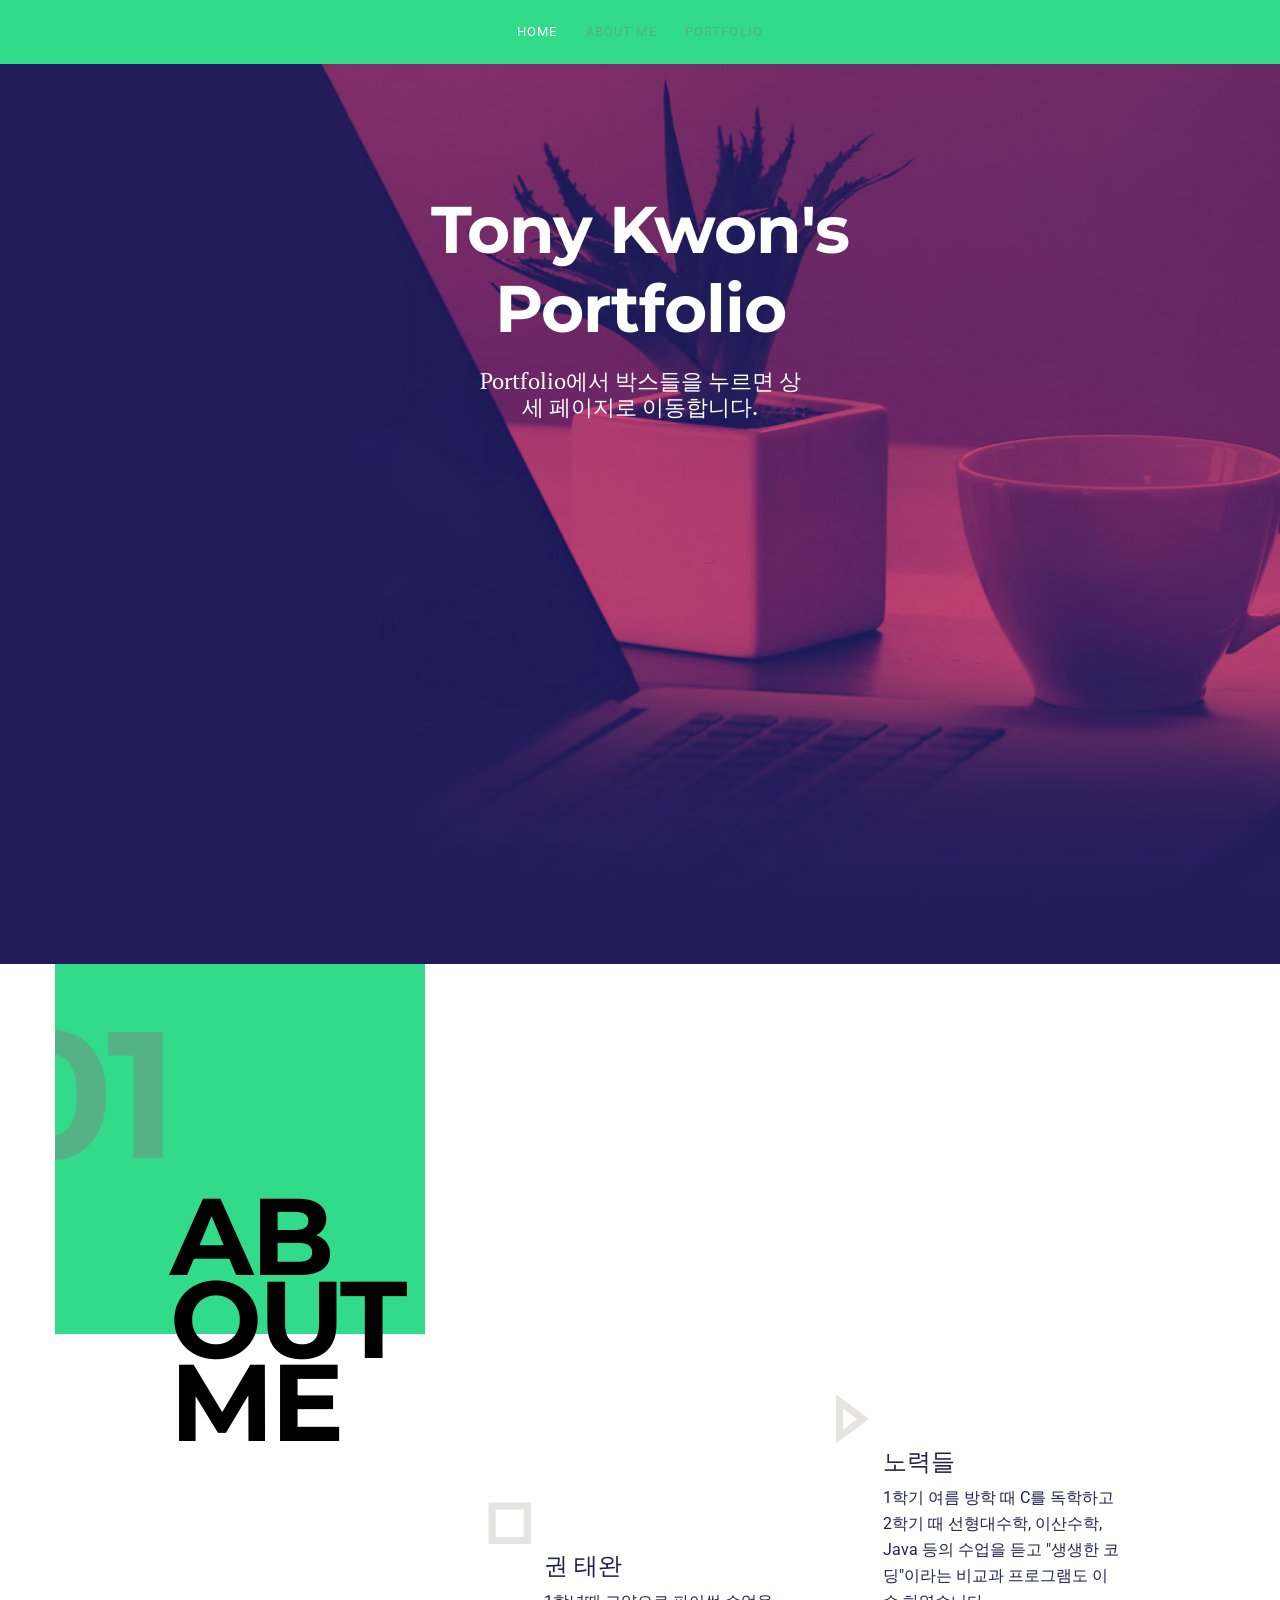
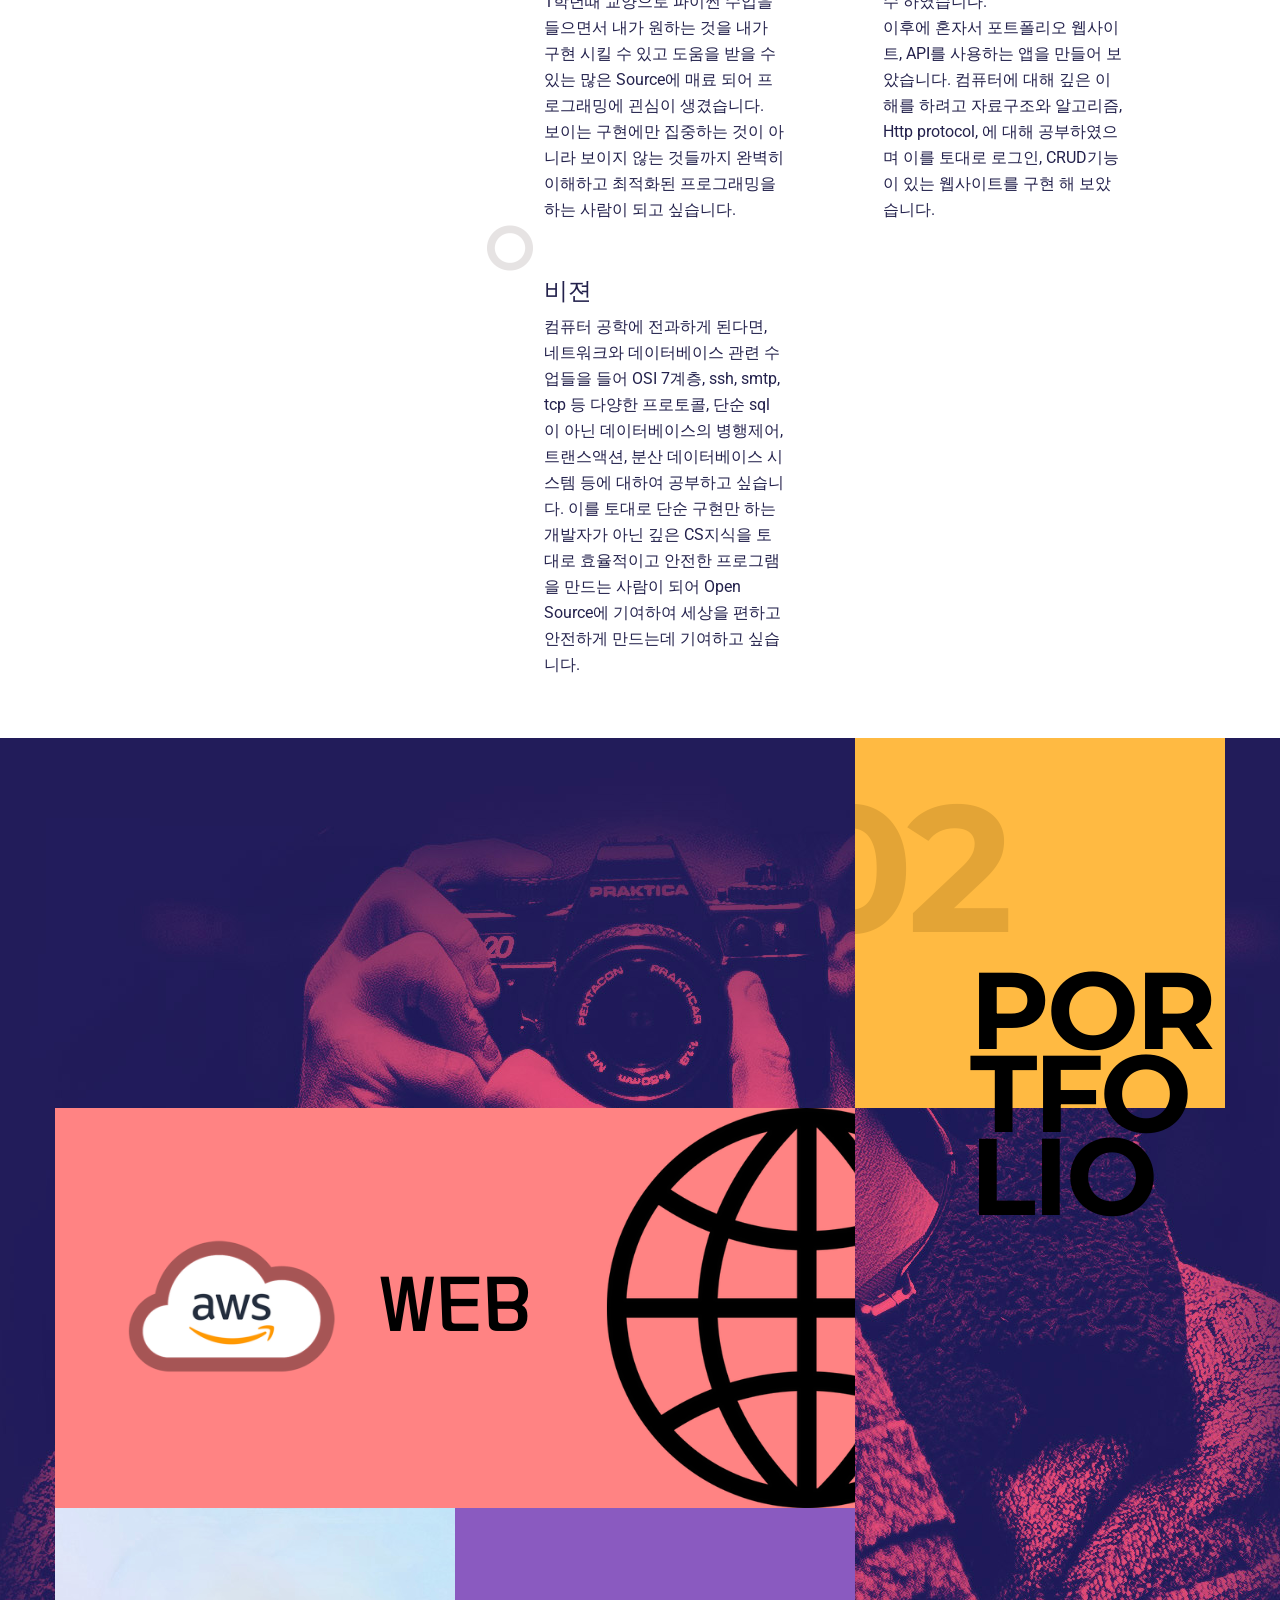
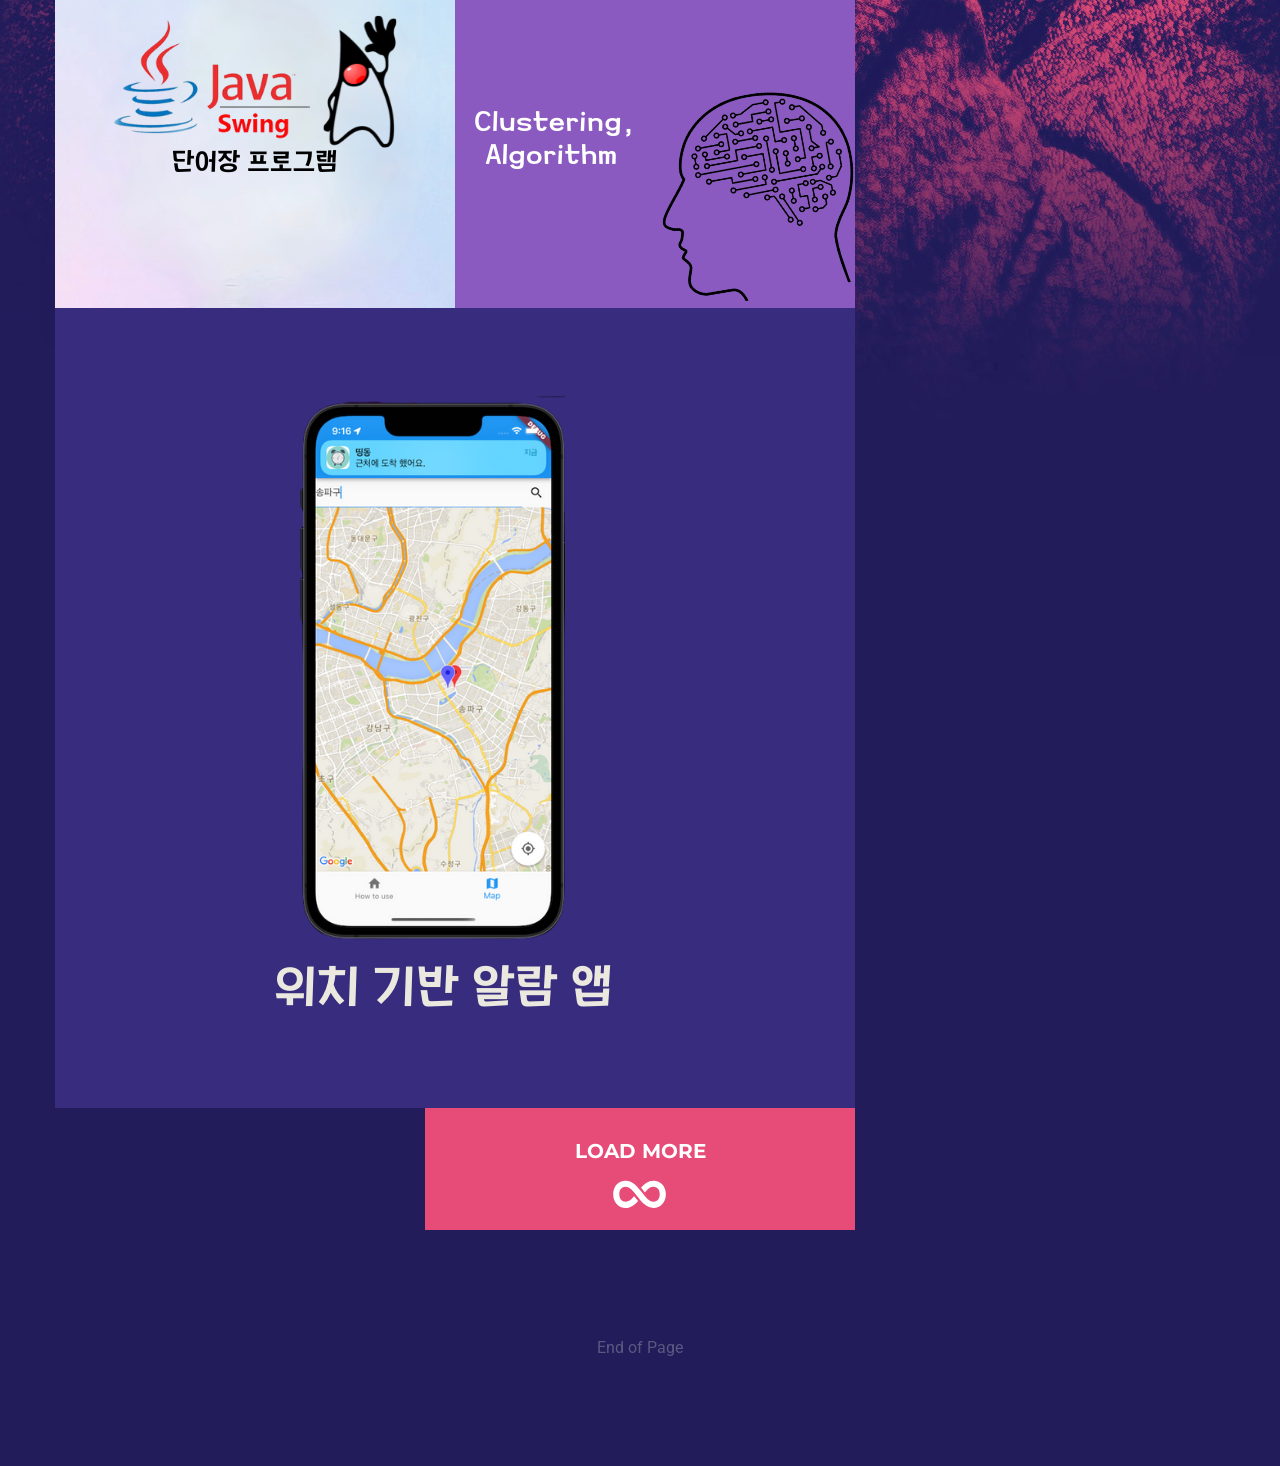
==== commit 1869c597: "link update" ====
--- a/index.html
+++ b/index.html
@@ -1,7 +1,7 @@
 <!DOCTYPE HTML> 
 <html lang="ko">
     <head>
-        <title>Main Page</title>
+        <title>Tony's Poerfolio</title>
         <meta http-equiv="Content-Type" content="text/html; charset=UTF-8">
         <meta name="viewport" content="width=device-width, initial-scale=1, maximum-scale=1">
 
@@ -11,7 +11,6 @@
         <link rel="stylesheet" type="text/css"  href='css/common.css' />
         <link rel="stylesheet" type="text/css"  href='css/font-awesome.min.css' />
         <link rel="stylesheet" type="text/css"  href='css/carouFredSel.css' />
-        <link rel="stylesheet" type="text/css"  href='css/prettyPhoto.css' />
         <link rel="stylesheet" type="text/css"  href='css/sm-clean.css' />
         <link rel="stylesheet" type="text/css"  href='style.css' />
 
@@ -84,7 +83,8 @@
                                             <div class="service-title">권 태완</div>
                                             <div class="service-content">
                                                 1학년때 교양으로 파이썬 수업을 들으면서 내가 원하는 것을 내가 구현 시킬 수 있고 도움을 받을
-                                                수 있는 많은 Source에 매료 되어 프로그래밍에 괸심이 생겼습니다.
+                                                수 있는 많은 Source에 매료 되어 프로그래밍에 괸심이 생겼습니다. <br>
+                                                보이는 구현에만 집중하는 것이 아니라 보이지 않는 것들까지 완벽히 이해하고 최적화된 프로그래밍을하는 사람이 되고 싶습니다.
                                                 <br />
                                             </div>
                                         </div>
@@ -94,8 +94,10 @@
                                         <div class="service-content-holder">
                                             <div class="service-title">노력들</div>
                                             <div class="service-content">
-                                                1학기 여름 방학 때 C를 독학하고 2학기 때 선형대수학, 이산수학, Java 등의 수업을 듣고 "생생한 코딩"이라는 비교과 프로그램도 이수 하는 등 이 쪽 분야에 관해 공부 하였습니다.
-                                                그 결과 요번 겨울 방학 때 간단한 포트폴리오 웹사이트, API를 사용하는 앱을 만들어 볼 수 있었습니다.<br />
+                                                1학기 여름 방학 때 C를 독학하고 2학기 때 선형대수학, 이산수학, Java 등의 수업을 듣고 "생생한 코딩"이라는 비교과 프로그램도 이수 하였습니다.<br>
+                                                이후에 혼자서 포트폴리오 웹사이트, API를 사용하는 앱을 만들어 보았습니다.
+                                                컴퓨터에 대해 깊은 이해를 하려고 자료구조와 알고리즘, Http protocol, 에 대해 공부하였으며 이를 토대로
+                                                로그인, CRUD기능이 있는 웹사이트를 구현 해 보았습니다.<br />
                                             </div>
                                         </div>
                                     </div>
@@ -104,8 +106,10 @@
                                         <div class="service-content-holder">
                                             <div class="service-title">비젼</div>
                                             <div class="service-content">
-                                                K - Mean Clustering을 구현 해 보면서 Data를 컴퓨터가 이해 할 수 있게 표현한 다음 이것들을 바탕으로 유의미한 결과를 도출 하는 것에 매력을 느꼈습니다.
-                                                저는 Data Mining, Machine Learning을 배워 특정 현상에 대해 수학적으로 탐구하고 최적의 결론을 도출해내는 것이 제 목표입니다.<br />
+                                                컴퓨터 공학에 전과하게 된다면, 네트워크와 데이터베이스 관련 수업들을 들어 OSI 7계층, ssh, smtp, tcp 등 다양한 프로토콜,
+                                                단순 sql이 아닌 데이터베이스의 병행제어, 트랜스액션, 분산 데이터베이스 시스템 등에 대하여 공부하고 싶습니다.
+                                                이를 토대로 단순 구현만 하는 개발자가 아닌 깊은 CS지식을 토대로 효율적이고 안전한 프로그램을 만드는 사람이 되어 Open Source에 기여하여
+                                                세상을 편하고 안전하게 만드는데 기여하고 싶습니다.<br />
                                             </div>
                                         </div>
                                     </div>
@@ -141,8 +145,7 @@
                                         <p class="portfolio-type">
                                             <img src="images/icon_post.svg" alt="">
                                         </p>
-                                        <p class="portfolio-text">AWS, NginX</p>
-                                        <p class="portfolio-sec-text">HTML, CSS, JS</p>
+                                        <p class="portfolio-text">Java17, SpringBoot, MariaDB, Thymeleaf</p>
                                     </div>
                                 </div>
                             </a>
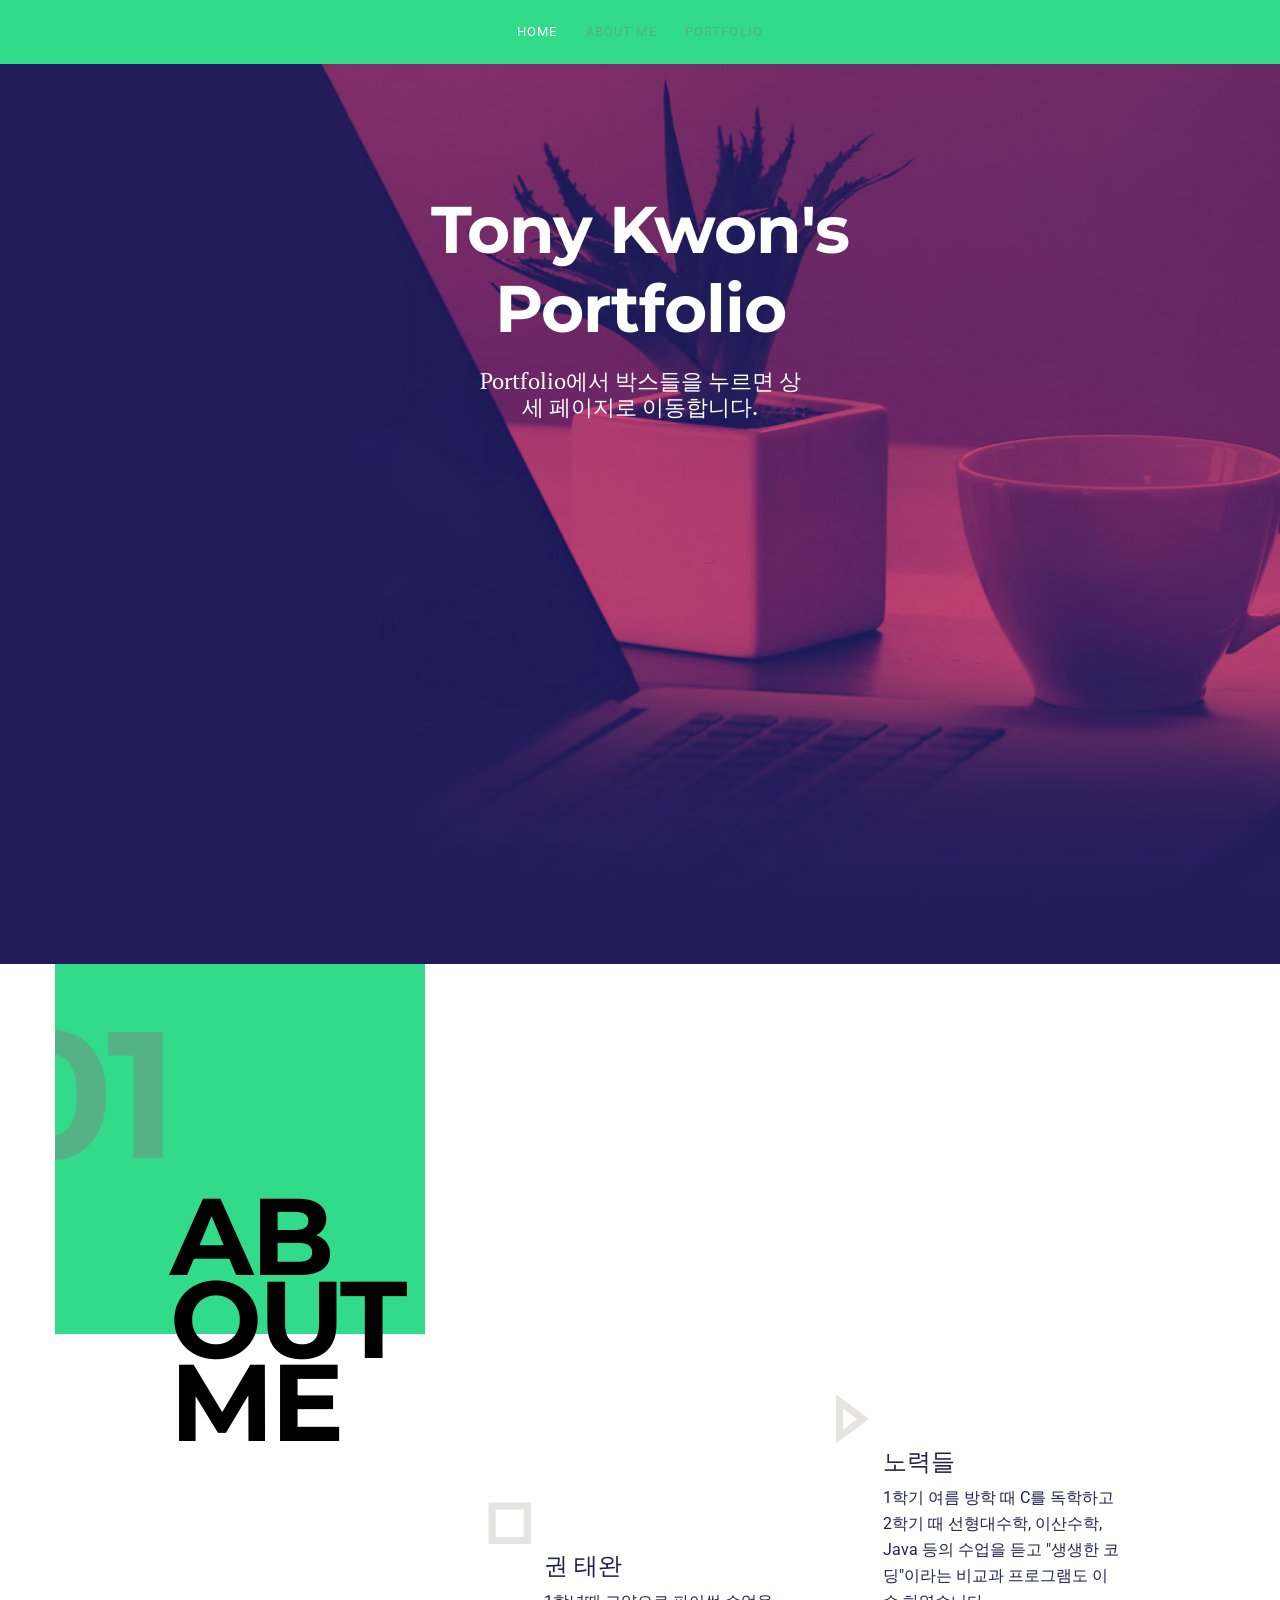
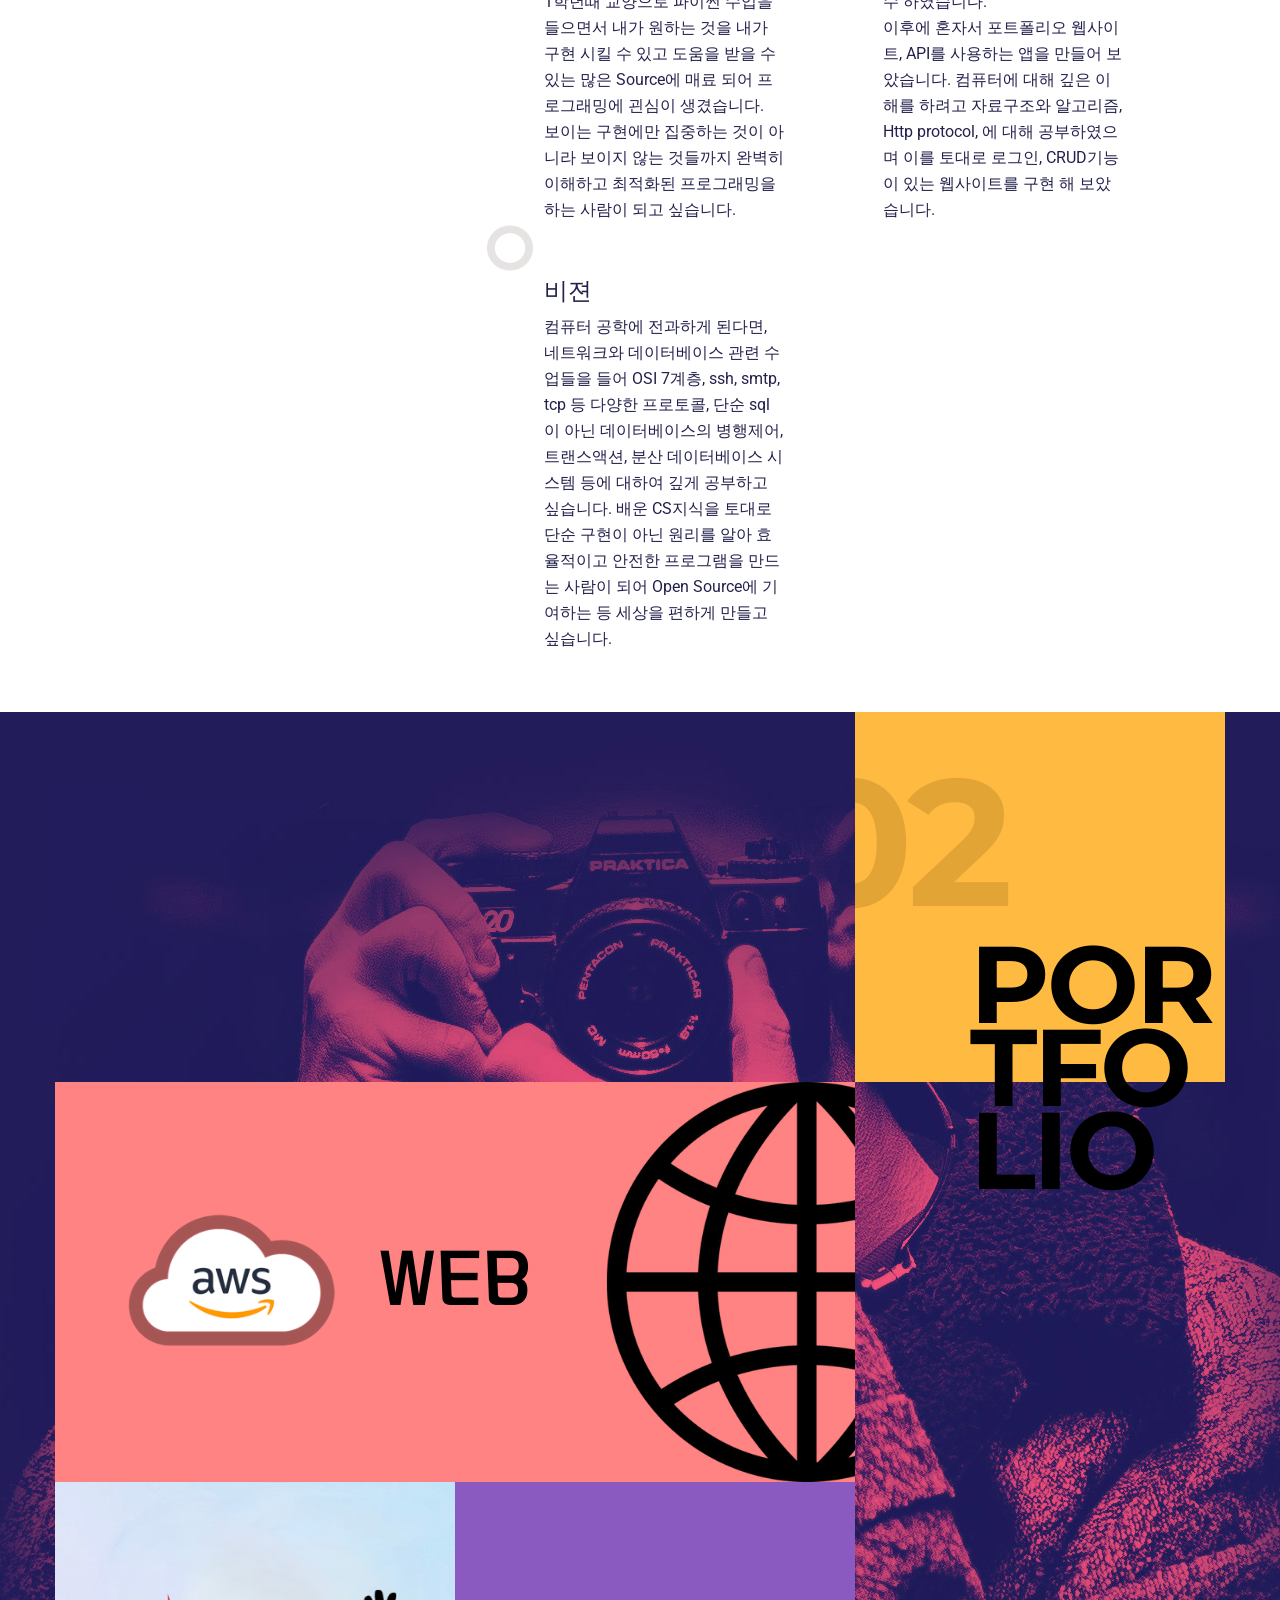
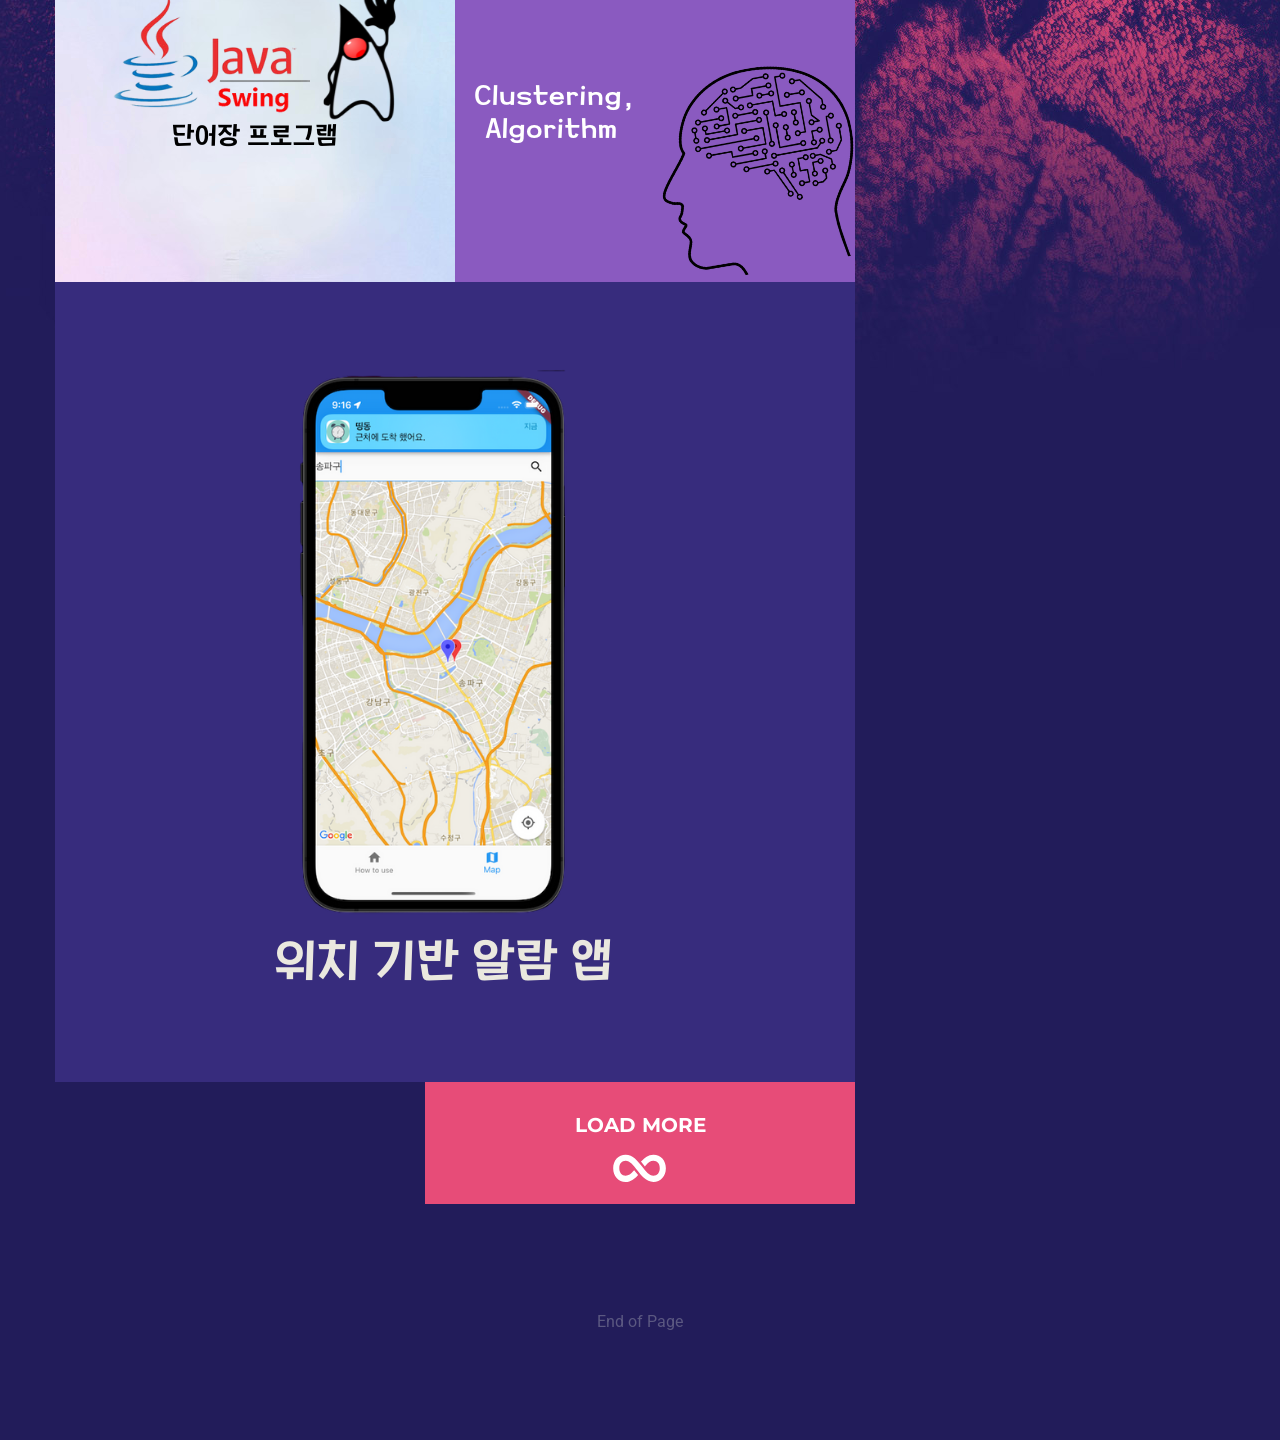
==== commit f1b18615: "수정" ====
--- a/index.html
+++ b/index.html
@@ -85,7 +85,7 @@
                                                 1학년때 교양으로 파이썬 수업을 들으면서 내가 원하는 것을 내가 구현 시킬 수 있고 도움을 받을
                                                 수 있는 많은 Source에 매료 되어 프로그래밍에 괸심이 생겼습니다. <br>
                                                 보이는 구현에만 집중하는 것이 아니라 보이지 않는 것들까지 완벽히 이해하고 최적화된 프로그래밍을하는 사람이 되고 싶습니다.
-                                                <br />
+                                                <br/>
                                             </div>
                                         </div>
                                     </div>
@@ -107,9 +107,9 @@
                                             <div class="service-title">비젼</div>
                                             <div class="service-content">
                                                 컴퓨터 공학에 전과하게 된다면, 네트워크와 데이터베이스 관련 수업들을 들어 OSI 7계층, ssh, smtp, tcp 등 다양한 프로토콜,
-                                                단순 sql이 아닌 데이터베이스의 병행제어, 트랜스액션, 분산 데이터베이스 시스템 등에 대하여 공부하고 싶습니다.
-                                                이를 토대로 단순 구현만 하는 개발자가 아닌 깊은 CS지식을 토대로 효율적이고 안전한 프로그램을 만드는 사람이 되어 Open Source에 기여하여
-                                                세상을 편하고 안전하게 만드는데 기여하고 싶습니다.<br />
+                                                단순 sql이 아닌 데이터베이스의 병행제어, 트랜스액션, 분산 데이터베이스 시스템 등에 대하여 깊게 공부하고 싶습니다.
+                                                배운 CS지식을 토대로 단순 구현이 아닌 원리를 알아 효율적이고 안전한 프로그램을 만드는 사람이 되어 Open Source에 기여하는 등
+                                                세상을 편하게 만들고 싶습니다.<br/>
                                             </div>
                                         </div>
                                     </div>
@@ -171,7 +171,7 @@
                                         <p class="portfolio-type">
                                             <img src="images/icon_post.svg" alt="">
                                         </p>
-                                        <p class="portfolio-text">C, Java, Python</p>
+                                        <p class="portfolio-text">Cpp, Java, Python</p>
                                     </div>
                                 </div>
                             </a>
